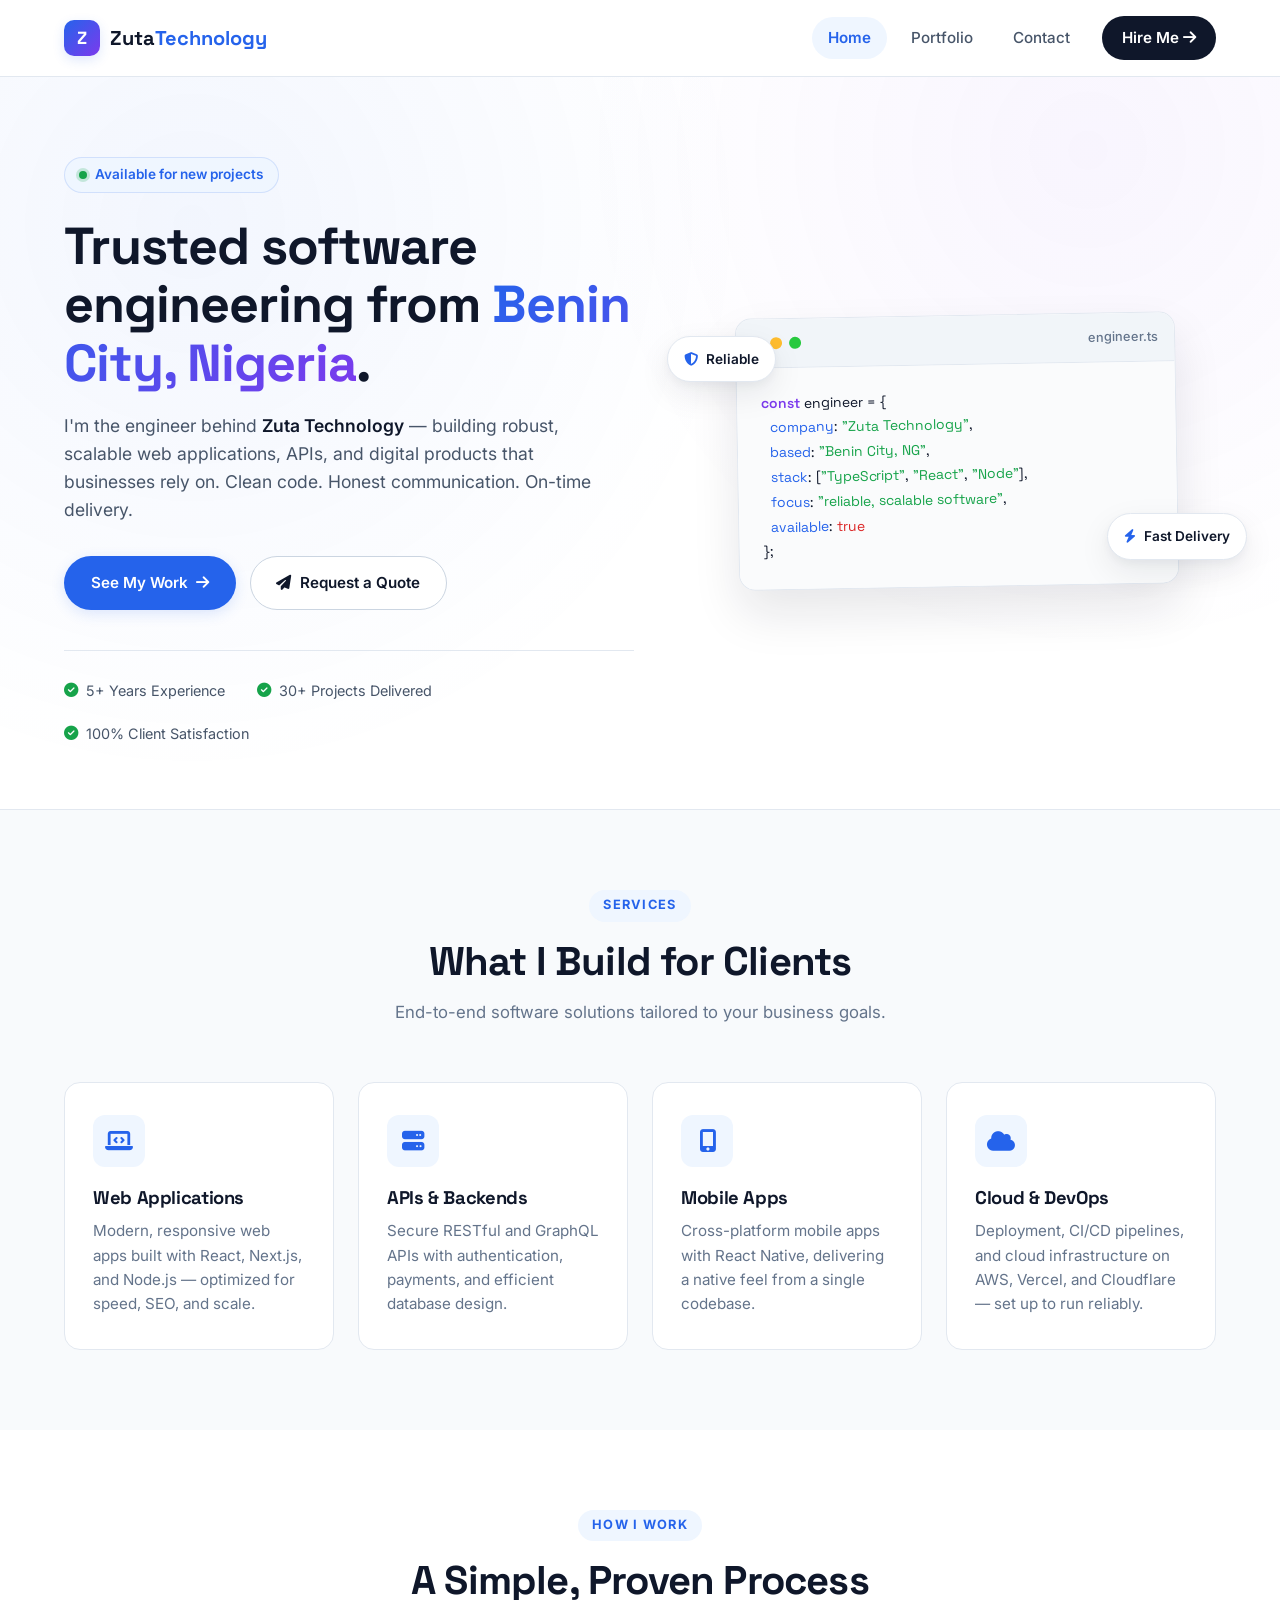
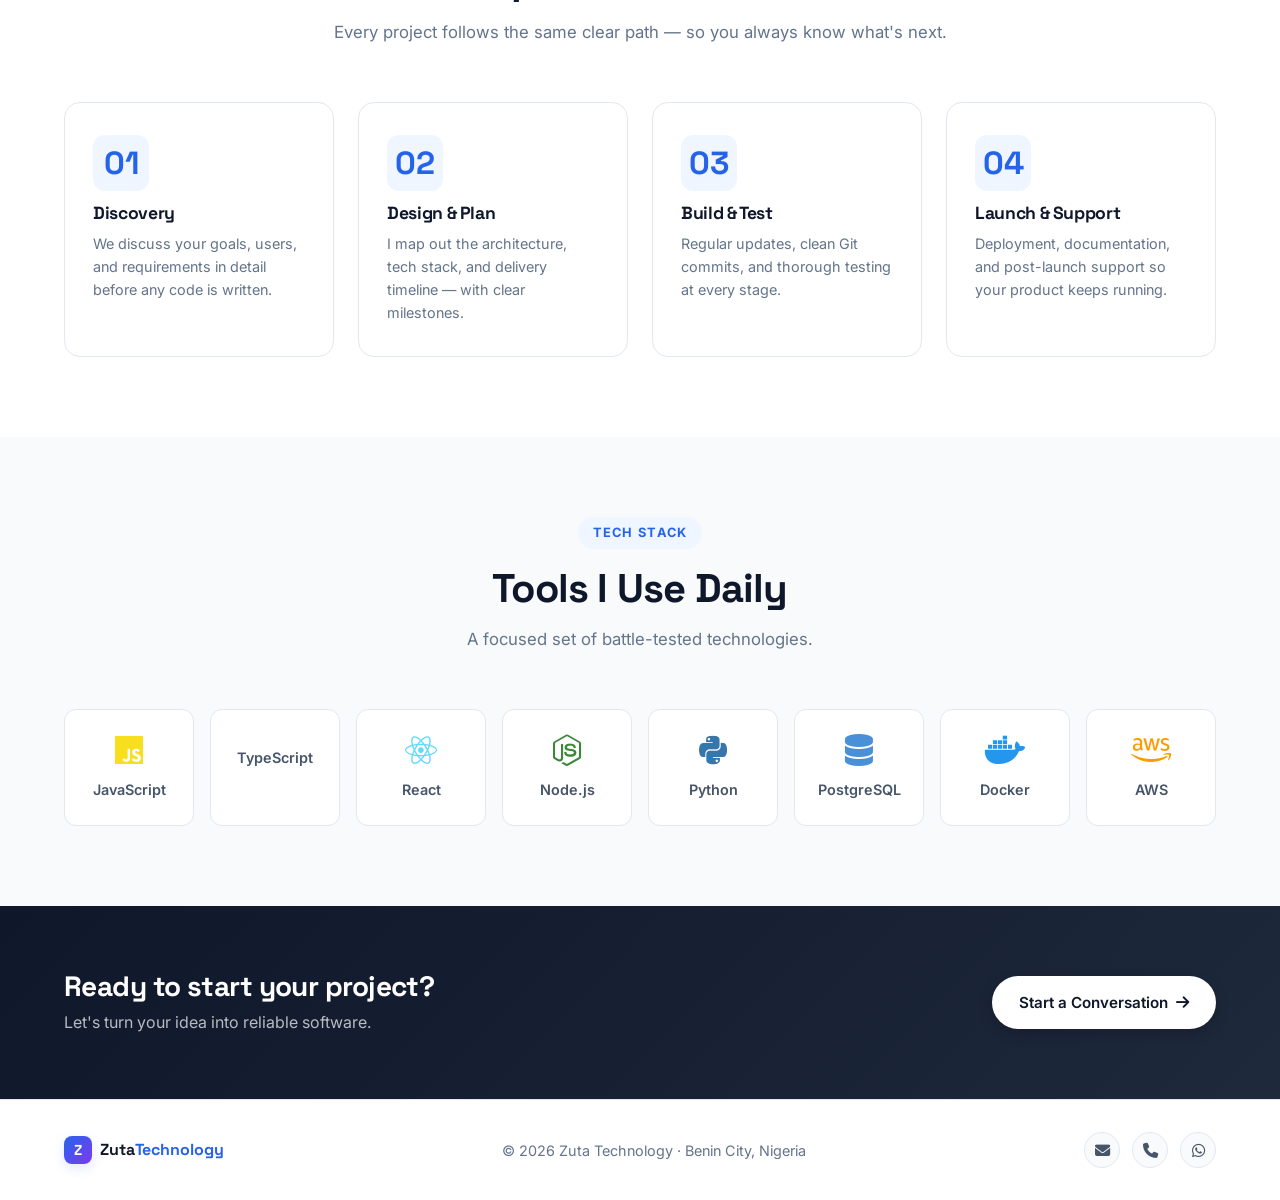
==== index.html @ 65120c01 "Initial commit: Zuta Technology portfolio" ====
<!DOCTYPE html>
<html lang="en">
<head>
  <meta charset="UTF-8">
  <meta name="viewport" content="width=device-width, initial-scale=1.0">

  <!-- SEO -->
  <title>Zuta Technology — Software Engineer in Benin City, Nigeria</title>
  <meta name="description" content="Zuta Technology — Trusted software engineering services from Benin City, Nigeria. Web apps, mobile apps, APIs, and cloud solutions built to last.">
  <meta name="author" content="Zuta Technology">
  <meta name="keywords" content="Software Engineer, Web Developer, Benin City, Nigeria, React, Node.js, Python, Zuta Technology">
  <meta name="theme-color" content="#0f172a">

  <!-- Open Graph -->
  <meta property="og:title" content="Zuta Technology — Software Engineer">
  <meta property="og:description" content="Reliable software engineering from Benin City, Nigeria.">
  <meta property="og:type" content="website">

  <!-- Favicon -->
  <link rel="icon" type="image/svg+xml" href="data:image/svg+xml,%3Csvg xmlns='http://www.w3.org/2000/svg' viewBox='0 0 100 100'%3E%3Crect width='100' height='100' rx='22' fill='%232563eb'/%3E%3Ctext x='50' y='68' font-size='58' font-weight='bold' fill='white' text-anchor='middle' font-family='Arial'%3EZ%3C/text%3E%3C/svg%3E">

  <!-- Fonts -->
  <link rel="preconnect" href="https://fonts.googleapis.com">
  <link rel="preconnect" href="https://fonts.gstatic.com" crossorigin>
  <link href="https://fonts.googleapis.com/css2?family=Inter:wght@300;400;500;600;700;800&family=Space+Grotesk:wght@500;600;700&display=swap" rel="stylesheet">

  <!-- Icons -->
  <link rel="stylesheet" href="https://cdnjs.cloudflare.com/ajax/libs/font-awesome/6.5.1/css/all.min.css">

  <!-- Compiled Stylesheet -->
  <link rel="stylesheet" href="css/styles.css">
</head>
<body>

  <!-- ============================================
       HEADER
  ============================================ -->
  <header class="site-header" id="siteHeader">
    <div class="container header-inner">

      <a href="#" class="logo" data-page="home" aria-label="Zuta Technology home">
        <span class="logo-mark">Z</span>
        <span class="logo-text">Zuta<span class="logo-accent">Technology</span></span>
      </a>

      <button class="nav-toggle" id="navToggle" aria-label="Toggle menu" aria-expanded="false" aria-controls="navLinks">
        <span class="bar"></span>
        <span class="bar"></span>
        <span class="bar"></span>
      </button>

      <nav class="nav-links" id="navLinks" aria-label="Main navigation">
        <a href="#" data-page="home" class="active">Home</a>
        <a href="#" data-page="portfolio">Portfolio</a>
        <a href="#" data-page="contact">Contact</a>
        <a href="#" data-page="contact" class="nav-cta">
          Hire Me <i class="fas fa-arrow-right"></i>
        </a>
      </nav>

    </div>
  </header>

  <!-- ============================================
       MAIN
  ============================================ -->
  <main>

    <!-- ==========================================
         HOME
    ========================================== -->
    <section id="home" class="page active-page">

      <!-- HERO -->
      <div class="hero-section">
        <div class="container hero">

          <div class="hero-content">
            <span class="hero-eyebrow">
              <span class="status-dot"></span>
              Available for new projects
            </span>

            <h1 class="hero-title">
              Trusted software engineering from
              <span class="gradient-text">Benin City, Nigeria</span>.
            </h1>

            <p class="hero-subtitle">
              I'm the engineer behind <strong>Zuta Technology</strong> — building
              robust, scalable web applications, APIs, and digital products
              that businesses rely on. Clean code. Honest communication.
              On-time delivery.
            </p>

            <div class="hero-actions">
              <a href="#" class="btn btn-primary" data-page="portfolio">
                See My Work <i class="fas fa-arrow-right"></i>
              </a>
              <a href="#" class="btn btn-ghost" data-page="contact">
                <i class="fas fa-paper-plane"></i> Request a Quote
              </a>
            </div>

            <ul class="hero-trust" aria-label="Trust indicators">
              <li><i class="fas fa-check-circle"></i> 5+ Years Experience</li>
              <li><i class="fas fa-check-circle"></i> 30+ Projects Delivered</li>
              <li><i class="fas fa-check-circle"></i> 100% Client Satisfaction</li>
            </ul>
          </div>

          <div class="hero-visual" aria-hidden="true">
            <div class="hero-card">
              <div class="code-header">
                <span class="dot red"></span>
                <span class="dot yellow"></span>
                <span class="dot green"></span>
                <span class="code-title">engineer.ts</span>
              </div>
              <pre class="code-body"><code><span class="c-key">const</span> <span class="c-var">engineer</span> = {
  <span class="c-prop">company</span>: <span class="c-str">"Zuta Technology"</span>,
  <span class="c-prop">based</span>: <span class="c-str">"Benin City, NG"</span>,
  <span class="c-prop">stack</span>: [<span class="c-str">"TypeScript"</span>, <span class="c-str">"React"</span>, <span class="c-str">"Node"</span>],
  <span class="c-prop">focus</span>: <span class="c-str">"reliable, scalable software"</span>,
  <span class="c-prop">available</span>: <span class="c-bool">true</span>
};</code></pre>
            </div>

            <div class="floating-badge badge-1">
              <i class="fas fa-shield-halved"></i> Reliable
            </div>
            <div class="floating-badge badge-2">
              <i class="fas fa-bolt"></i> Fast Delivery
            </div>
          </div>

        </div>
      </div>

      <!-- SERVICES -->
      <div class="services-section">
        <div class="container">
          <header class="section-heading">
            <span class="section-tag">Services</span>
            <h2>What I Build for Clients</h2>
            <p>End-to-end software solutions tailored to your business goals.</p>
          </header>

          <div class="services-grid">
            <article class="service-card">
              <div class="service-icon"><i class="fas fa-laptop-code"></i></div>
              <h3>Web Applications</h3>
              <p>Modern, responsive web apps built with React, Next.js, and Node.js — optimized for speed, SEO, and scale.</p>
            </article>

            <article class="service-card">
              <div class="service-icon"><i class="fas fa-server"></i></div>
              <h3>APIs &amp; Backends</h3>
              <p>Secure RESTful and GraphQL APIs with authentication, payments, and efficient database design.</p>
            </article>

            <article class="service-card">
              <div class="service-icon"><i class="fas fa-mobile-screen-button"></i></div>
              <h3>Mobile Apps</h3>
              <p>Cross-platform mobile apps with React Native, delivering a native feel from a single codebase.</p>
            </article>

            <article class="service-card">
              <div class="service-icon"><i class="fas fa-cloud"></i></div>
              <h3>Cloud &amp; DevOps</h3>
              <p>Deployment, CI/CD pipelines, and cloud infrastructure on AWS, Vercel, and Cloudflare — set up to run reliably.</p>
            </article>
          </div>
        </div>
      </div>

      <!-- PROCESS -->
      <div class="process-section">
        <div class="container">
          <header class="section-heading">
            <span class="section-tag">How I Work</span>
            <h2>A Simple, Proven Process</h2>
            <p>Every project follows the same clear path — so you always know what's next.</p>
          </header>

          <ol class="process-grid">
            <li class="process-step">
              <span class="step-num">01</span>
              <h3>Discovery</h3>
              <p>We discuss your goals, users, and requirements in detail before any code is written.</p>
            </li>
            <li class="process-step">
              <span class="step-num">02</span>
              <h3>Design &amp; Plan</h3>
              <p>I map out the architecture, tech stack, and delivery timeline — with clear milestones.</p>
            </li>
            <li class="process-step">
              <span class="step-num">03</span>
              <h3>Build &amp; Test</h3>
              <p>Regular updates, clean Git commits, and thorough testing at every stage.</p>
            </li>
            <li class="process-step">
              <span class="step-num">04</span>
              <h3>Launch &amp; Support</h3>
              <p>Deployment, documentation, and post-launch support so your product keeps running.</p>
            </li>
          </ol>
        </div>
      </div>

      <!-- SKILLS -->
      <div class="skills-section">
        <div class="container">
          <header class="section-heading">
            <span class="section-tag">Tech Stack</span>
            <h2>Tools I Use Daily</h2>
            <p>A focused set of battle-tested technologies.</p>
          </header>

          <ul class="skills-grid">
            <li class="skill-card"><i class="fab fa-js" style="color:#f7df1e;"></i><span>JavaScript</span></li>
            <li class="skill-card"><i class="fab fa-typescript" style="color:#3178c6;"></i><span>TypeScript</span></li>
            <li class="skill-card"><i class="fab fa-react" style="color:#61dafb;"></i><span>React</span></li>
            <li class="skill-card"><i class="fab fa-node-js" style="color:#3c873a;"></i><span>Node.js</span></li>
            <li class="skill-card"><i class="fab fa-python" style="color:#3776ab;"></i><span>Python</span></li>
            <li class="skill-card"><i class="fas fa-database" style="color:#4a90d9;"></i><span>PostgreSQL</span></li>
            <li class="skill-card"><i class="fab fa-docker" style="color:#2496ed;"></i><span>Docker</span></li>
            <li class="skill-card"><i class="fab fa-aws" style="color:#ff9900;"></i><span>AWS</span></li>
          </ul>
        </div>
      </div>

      <!-- CTA BANNER -->
      <div class="cta-banner">
        <div class="container cta-inner">
          <div class="cta-text">
            <h3>Ready to start your project?</h3>
            <p>Let's turn your idea into reliable software.</p>
          </div>
          <a href="#" class="btn btn-light" data-page="contact">
            Start a Conversation <i class="fas fa-arrow-right"></i>
          </a>
        </div>
      </div>

    </section>

    <!-- ==========================================
         PORTFOLIO
    ========================================== -->
    <section id="portfolio" class="page">
      <div class="container page-container">

        <header class="section-heading section-heading-left">
          <span class="section-tag">Portfolio</span>
          <h2>Selected Projects</h2>
          <p>Real software built for real businesses — from dashboards to mobile apps.</p>
        </header>

        <div class="projects-grid">

          <article class="project-card">
            <div class="project-thumb thumb-1"><i class="fas fa-chart-line"></i></div>
            <div class="project-body">
              <div class="project-tags">
                <span>React</span><span>D3.js</span><span>Node</span>
              </div>
              <h3>InsightFlow</h3>
              <p>Real-time analytics dashboard for e-commerce, handling 1M+ events daily with custom charts and predictive insights.</p>
              <a href="#" class="project-link">View Case Study <i class="fas fa-arrow-right"></i></a>
            </div>
          </article>

          <article class="project-card">
            <div class="project-thumb thumb-2"><i class="fas fa-mobile-screen"></i></div>
            <div class="project-body">
              <div class="project-tags">
                <span>React Native</span><span>Firebase</span>
              </div>
              <h3>TaskForge</h3>
              <p>Cross-platform task management with offline sync, team collaboration, and real-time updates.</p>
              <a href="#" class="project-link">View Case Study <i class="fas fa-arrow-right"></i></a>
            </div>
          </article>

          <article class="project-card">
            <div class="project-thumb thumb-3"><i class="fas fa-robot"></i></div>
            <div class="project-body">
              <div class="project-tags">
                <span>Python</span><span>FastAPI</span><span>OpenAI</span>
              </div>
              <h3>DevAssist AI</h3>
              <p>AI-powered code review assistant that integrates with GitHub and delivers context-aware suggestions in pull requests.</p>
              <a href="#" class="project-link">View Case Study <i class="fas fa-arrow-right"></i></a>
            </div>
          </article>

          <article class="project-card">
            <div class="project-thumb thumb-4"><i class="fas fa-cart-shopping"></i></div>
            <div class="project-body">
              <div class="project-tags">
                <span>Next.js</span><span>Stripe</span><span>PostgreSQL</span>
              </div>
              <h3>ShopStream</h3>
              <p>Headless e-commerce storefront with SSR, Stripe payments, and an admin dashboard for inventory management.</p>
              <a href="#" class="project-link">View Case Study <i class="fas fa-arrow-right"></i></a>
            </div>
          </article>

          <article class="project-card">
            <div class="project-thumb thumb-5"><i class="fas fa-shield-halved"></i></div>
            <div class="project-body">
              <div class="project-tags">
                <span>Go</span><span>gRPC</span><span>Kubernetes</span>
              </div>
              <h3>AuthGuard</h3>
              <p>High-performance authentication microservice with OAuth2, JWT, and multi-tenant authorization.</p>
              <a href="#" class="project-link">View Case Study <i class="fas fa-arrow-right"></i></a>
            </div>
          </article>

          <article class="project-card">
            <div class="project-thumb thumb-6"><i class="fas fa-graduation-cap"></i></div>
            <div class="project-body">
              <div class="project-tags">
                <span>Vue</span><span>Laravel</span><span>MySQL</span>
              </div>
              <h3>EduPortal</h3>
              <p>School management platform for Nigerian institutions — students, results, fees, and parent notifications.</p>
              <a href="#" class="project-link">View Case Study <i class="fas fa-arrow-right"></i></a>
            </div>
          </article>

        </div>
      </div>
    </section>

    <!-- ==========================================
         CONTACT
    ========================================== -->
    <section id="contact" class="page">
      <div class="container page-container">

        <header class="section-heading section-heading-left">
          <span class="section-tag">Contact</span>
          <h2>Let's Work Together</h2>
          <p>Have a project, a question, or just want to say hello? I typically respond within 24 hours.</p>
        </header>

        <div class="contact-container">

          <aside class="contact-info">
            <div class="contact-card">
              <div class="contact-icon"><i class="fas fa-envelope"></i></div>
              <div>
                <strong>Email</strong>
                <a href="mailto:zutatechnology@gmail.com">zutatechnology@gmail.com</a>
              </div>
            </div>

            <div class="contact-card">
              <div class="contact-icon"><i class="fas fa-phone"></i></div>
              <div>
                <strong>Phone</strong>
                <a href="tel:+2349158510486">+234 915 851 0486</a>
              </div>
            </div>

            <div class="contact-card">
              <div class="contact-icon"><i class="fas fa-location-dot"></i></div>
              <div>
                <strong>Location</strong>
                <span>Benin City, Edo State. Nigeria</span>
              </div>
            </div>

            <div class="contact-card">
              <div class="contact-icon"><i class="fas fa-clock"></i></div>
              <div>
                <strong>Working Hours</strong>
                <span>Mon – Sat · 9:00 AM – 6:00 PM (WAT)</span>
              </div>
            </div>

            <div class="social-block">
              <span class="social-label">Find me online</span>
              <div class="social-links">
                <a href="#" aria-label="GitHub"><i class="fab fa-github"></i></a>
                <a href="#" aria-label="LinkedIn"><i class="fab fa-linkedin-in"></i></a>
                <a href="#" aria-label="X (Twitter)"><i class="fab fa-x-twitter"></i></a>
                <a href="https://wa.me/2349158510486" aria-label="WhatsApp" target="_blank" rel="noopener">
                  <i class="fab fa-whatsapp"></i>
                </a>
              </div>
            </div>
          </aside>

          <div class="contact-form-wrap">
            <form id="contactForm" class="contact-form" novalidate>
              <div class="form-row">
                <div class="form-group">
                  <label for="name">Full Name</label>
                  <input type="text" id="name" name="name" placeholder="Jane Doe" required autocomplete="name">
                </div>
                <div class="form-group">
                  <label for="email">Email Address</label>
                  <input type="email" id="email" name="email" placeholder="jane@example.com" required autocomplete="email">
                </div>
              </div>

              <div class="form-group">
                <label for="subject">Subject</label>
                <input type="text" id="subject" name="subject" placeholder="Project Inquiry" required>
              </div>

              <div class="form-group">
                <label for="message">Message</label>
                <textarea id="message" name="message" placeholder="Tell me about your project, timeline, and budget..." required></textarea>
              </div>

              <button type="submit" class="btn btn-primary btn-block">
                Send Message <i class="fas fa-paper-plane"></i>
              </button>

              <p class="form-note">
                Prefer email? Write directly to
                <a href="mailto:zutatechnology@gmail.com">zutatechnology@gmail.com</a>.
              </p>

              <div id="formStatus" class="form-status" role="status" aria-live="polite" hidden>
                <i class="fas fa-check-circle"></i>
                <span>Thank you! Your message has been received. I'll reply within 24 hours.</span>
              </div>
            </form>
          </div>

        </div>
      </div>
    </section>

  </main>

  <!-- ============================================
       FOOTER
  ============================================ -->
  <footer class="site-footer">
    <div class="container footer-inner">

      <div class="footer-brand">
        <span class="logo-mark small">Z</span>
        <span>Zuta<span class="logo-accent">Technology</span></span>
      </div>

      <p class="footer-copy">
        © <span id="year"></span> Zuta Technology · Benin City, Nigeria
      </p>

      <div class="footer-social">
        <a href="mailto:zutatechnology@gmail.com" aria-label="Email"><i class="fas fa-envelope"></i></a>
        <a href="tel:+2349158510486" aria-label="Phone"><i class="fas fa-phone"></i></a>
        <a href="https://wa.me/2349158510486" aria-label="WhatsApp" target="_blank" rel="noopener"><i class="fab fa-whatsapp"></i></a>
      </div>

    </div>
  </footer>

  <script src="js/script.js"></script>
</body>
</html>
---- css/styles.css ----
/* ==========================================================================
   ZUTA TECHNOLOGY — Compiled CSS
   ========================================================================== */

/* ---------- RESET ---------- */
*,*::before,*::after{margin:0;padding:0;box-sizing:border-box}
html{scroll-behavior:smooth}
body{font-family:'Inter',-apple-system,BlinkMacSystemFont,'Segoe UI',Roboto,sans-serif;background:#fff;color:#0f172a;line-height:1.6;font-size:16px;display:flex;flex-direction:column;min-height:100vh;-webkit-font-smoothing:antialiased;-moz-osx-font-smoothing:grayscale}
h1,h2,h3,h4{font-family:'Space Grotesk','Inter',sans-serif;font-weight:700;letter-spacing:-.02em;line-height:1.2;color:#0f172a}
a{text-decoration:none;color:inherit}
img{max-width:100%;display:block}
ul,ol{list-style:none}
button{font-family:inherit;cursor:pointer}

/* ---------- LAYOUT ---------- */
.container{max-width:1200px;margin:0 auto;padding:0 1.5rem;width:100%}
main{flex:1}
.page{display:none;animation:pageFade .4s ease}
.page.active-page{display:block}
@keyframes pageFade{from{opacity:0;transform:translateY(10px)}to{opacity:1;transform:translateY(0)}}
.page-container{padding-top:4rem;padding-bottom:5rem}

/* ---------- BUTTONS ---------- */
.btn{display:inline-flex;align-items:center;justify-content:center;gap:.55rem;padding:.85rem 1.6rem;border-radius:999px;font-weight:600;font-size:.95rem;border:1px solid transparent;transition:.25s cubic-bezier(.4,0,.2,1);white-space:nowrap}
.btn-primary{background:#2563eb;color:#fff;box-shadow:0 4px 14px rgba(37,99,235,.15)}
.btn-primary:hover{background:#1d4ed8;transform:translateY(-2px);box-shadow:0 8px 20px rgba(37,99,235,.15)}
.btn-ghost{background:#fff;color:#0f172a;border-color:#cbd5e1}
.btn-ghost:hover{border-color:#2563eb;color:#2563eb;transform:translateY(-2px);box-shadow:0 4px 12px rgba(15,23,42,.06),0 2px 4px rgba(15,23,42,.04)}
.btn-light{background:#fff;color:#0f172a;box-shadow:0 4px 14px rgba(0,0,0,.2)}
.btn-light:hover{background:#2563eb;color:#fff;transform:translateY(-2px);box-shadow:0 8px 24px rgba(37,99,235,.4)}
.btn-block{width:100%}

/* ---------- HEADER ---------- */
.site-header{position:sticky;top:0;z-index:100;background:rgba(255,255,255,.85);backdrop-filter:blur(12px);-webkit-backdrop-filter:blur(12px);border-bottom:1px solid #e2e8f0}
.header-inner{display:flex;align-items:center;justify-content:space-between;gap:1.5rem;padding-top:1rem;padding-bottom:1rem}
.logo{display:flex;align-items:center;gap:.6rem;font-family:'Space Grotesk',sans-serif;font-weight:700;font-size:1.25rem;transition:.25s cubic-bezier(.4,0,.2,1)}
.logo:hover{transform:translateY(-1px)}
.logo-mark{display:inline-flex;align-items:center;justify-content:center;width:36px;height:36px;border-radius:10px;background:linear-gradient(135deg,#2563eb 0%,#7c3aed 100%);color:#fff;font-weight:800;font-size:1.1rem;box-shadow:0 4px 12px rgba(37,99,235,.15)}
.logo-mark.small{width:28px;height:28px;font-size:.9rem;border-radius:8px}
.logo-accent{color:#2563eb}
.nav-links{display:flex;align-items:center;gap:.5rem}
.nav-links a{padding:.55rem 1rem;border-radius:999px;font-weight:500;font-size:.95rem;color:#475569;transition:.25s cubic-bezier(.4,0,.2,1)}
.nav-links a:hover{color:#2563eb;background:#eff6ff}
.nav-links a.active{color:#2563eb;background:#eff6ff;font-weight:600}
.nav-links .nav-cta{background:#0f172a;color:#fff;margin-left:.5rem;padding:.6rem 1.25rem;font-weight:600}
.nav-links .nav-cta:hover,.nav-links .nav-cta.active{background:#2563eb;color:#fff;transform:translateY(-1px);box-shadow:0 6px 16px rgba(37,99,235,.15)}
.nav-toggle{display:none;background:none;border:1px solid #e2e8f0;border-radius:8px;width:42px;height:42px;padding:10px;flex-direction:column;justify-content:space-between;transition:.25s cubic-bezier(.4,0,.2,1)}
.nav-toggle:hover{background:#f8fafc}
.nav-toggle .bar{display:block;height:2px;width:100%;background:#0f172a;border-radius:2px;transition:.25s cubic-bezier(.4,0,.2,1)}
.nav-toggle.open .bar:nth-child(1){transform:translateY(8px) rotate(45deg)}
.nav-toggle.open .bar:nth-child(2){opacity:0}
.nav-toggle.open .bar:nth-child(3){transform:translateY(-8px) rotate(-45deg)}

/* ---------- SECTION HEADINGS ---------- */
.section-heading{text-align:center;max-width:640px;margin:0 auto 3.5rem}
.section-heading-left{text-align:left;margin-left:0;margin-right:auto}
.section-heading h2{font-size:clamp(1.75rem,3.5vw,2.5rem);margin-bottom:.85rem}
.section-heading p{color:#64748b;font-size:1.05rem}
.section-tag{display:inline-block;font-size:.8rem;font-weight:700;text-transform:uppercase;letter-spacing:.1em;color:#2563eb;background:#eff6ff;padding:.35rem .9rem;border-radius:999px;margin-bottom:1rem}

/* ---------- HERO ---------- */
.hero-section{padding:5rem 0 4rem;background:radial-gradient(circle at 15% 20%,rgba(37,99,235,.06),transparent 45%),radial-gradient(circle at 85% 10%,rgba(124,58,237,.05),transparent 40%),#fff;border-bottom:1px solid #e2e8f0}
.hero{display:grid;grid-template-columns:1.1fr 1fr;align-items:center;gap:4rem}
.hero-eyebrow{display:inline-flex;align-items:center;gap:.5rem;background:#eff6ff;color:#2563eb;font-size:.85rem;font-weight:600;padding:.4rem .9rem;border-radius:999px;margin-bottom:1.5rem;border:1px solid rgba(37,99,235,.15)}
.status-dot{width:8px;height:8px;border-radius:50%;background:#16a34a;box-shadow:0 0 0 3px rgba(22,163,74,.2);animation:pulse 2s infinite}
@keyframes pulse{0%,100%{box-shadow:0 0 0 3px rgba(22,163,74,.2)}50%{box-shadow:0 0 0 6px rgba(22,163,74,.08)}}
.hero-title{font-size:clamp(2rem,4.5vw,3.25rem);line-height:1.12;margin-bottom:1.25rem}
.gradient-text{background:linear-gradient(135deg,#2563eb 0%,#7c3aed 100%);-webkit-background-clip:text;background-clip:text;color:transparent}
.hero-subtitle{font-size:1.1rem;color:#475569;max-width:540px;margin-bottom:2rem}
.hero-subtitle strong{color:#0f172a;font-weight:600}
.hero-actions{display:flex;flex-wrap:wrap;gap:.85rem;margin-bottom:2.5rem}
.hero-trust{display:flex;flex-wrap:wrap;gap:1.25rem 2rem;padding-top:1.75rem;border-top:1px solid #e2e8f0;font-size:.9rem;color:#475569}
.hero-trust li{display:flex;align-items:center;gap:.5rem}
.hero-trust li i{color:#16a34a}
.hero-visual{position:relative;display:flex;justify-content:center;align-items:center}
.hero-card{width:100%;max-width:440px;border-radius:16px;background:#fff;box-shadow:0 24px 48px rgba(15,23,42,.1);border:1px solid #e2e8f0;overflow:hidden;transform:rotate(-1deg);transition:.25s cubic-bezier(.4,0,.2,1)}
.hero-card:hover{transform:rotate(0) translateY(-4px)}
.code-header{display:flex;align-items:center;gap:.4rem;padding:.85rem 1rem;background:#f1f5f9;border-bottom:1px solid #e2e8f0}
.code-header .dot{width:12px;height:12px;border-radius:50%}
.code-header .dot.red{background:#ff5f56}
.code-header .dot.yellow{background:#ffbd2e}
.code-header .dot.green{background:#27c93f}
.code-header .code-title{margin-left:auto;font-size:.8rem;color:#64748b;font-weight:500}
.code-body{padding:1.5rem;background:#fafbfc;font-size:.875rem;line-height:1.7;overflow-x:auto}
.code-body code{font-family:'Space Grotesk','Courier New',monospace}
.c-key{color:#7c3aed;font-weight:600}
.c-var{color:#0f172a}
.c-prop{color:#2563eb}
.c-str{color:#16a34a}
.c-bool{color:#dc2626}
.floating-badge{position:absolute;display:flex;align-items:center;gap:.5rem;background:#fff;padding:.7rem 1rem;border-radius:999px;box-shadow:0 12px 32px rgba(15,23,42,.08),0 4px 8px rgba(15,23,42,.04);font-size:.85rem;font-weight:600;border:1px solid #e2e8f0;animation:float 4s ease-in-out infinite}
.floating-badge i{color:#2563eb}
.floating-badge.badge-1{top:8%;left:-6%;animation-delay:0s}
.floating-badge.badge-2{bottom:10%;right:-6%;animation-delay:2s}
@keyframes float{0%,100%{transform:translateY(0)}50%{transform:translateY(-10px)}}

/* ---------- SERVICES ---------- */
.services-section{padding:5rem 0;background:#f8fafc}
.services-grid{display:grid;grid-template-columns:repeat(auto-fit,minmax(240px,1fr));gap:1.5rem}
.service-card{background:#fff;border:1px solid #e2e8f0;border-radius:16px;padding:2rem 1.75rem;transition:.25s cubic-bezier(.4,0,.2,1)}
.service-card:hover{border-color:#2563eb;transform:translateY(-6px);box-shadow:0 12px 32px rgba(15,23,42,.08),0 4px 8px rgba(15,23,42,.04)}
.service-card:hover .service-icon{background:#2563eb;color:#fff;transform:scale(1.05)}
.service-card h3{font-size:1.15rem;margin-bottom:.65rem}
.service-card p{color:#64748b;font-size:.95rem}
.service-icon{width:52px;height:52px;border-radius:12px;background:#eff6ff;color:#2563eb;display:flex;align-items:center;justify-content:center;font-size:1.4rem;margin-bottom:1.25rem;transition:.25s cubic-bezier(.4,0,.2,1)}

/* ---------- PROCESS ---------- */
.process-section{padding:5rem 0;background:#fff}
.process-grid{display:grid;grid-template-columns:repeat(auto-fit,minmax(220px,1fr));gap:1.5rem;counter-reset:process}
.process-step{background:#fff;border:1px solid #e2e8f0;border-radius:16px;padding:2rem 1.75rem;transition:.25s cubic-bezier(.4,0,.2,1)}
.process-step:hover{border-color:#2563eb;transform:translateY(-6px);box-shadow:0 12px 32px rgba(15,23,42,.08),0 4px 8px rgba(15,23,42,.04)}
.process-step h3{font-size:1.1rem;margin:.75rem 0 .5rem}
.process-step p{color:#64748b;font-size:.9rem}
.step-num{display:flex;align-items:center;justify-content:center;font-family:'Space Grotesk',sans-serif;font-size:2rem;font-weight:700;color:#2563eb;background:#eff6ff;width:56px;height:56px;border-radius:12px;line-height:1}

/* ---------- SKILLS ---------- */
.skills-section{padding:5rem 0;background:#f8fafc}
.skills-grid{display:grid;grid-template-columns:repeat(auto-fit,minmax(130px,1fr));gap:1rem}
.skill-card{background:#fff;border:1px solid #e2e8f0;border-radius:12px;padding:1.5rem 1rem;text-align:center;transition:.25s cubic-bezier(.4,0,.2,1)}
.skill-card i{font-size:2rem;margin-bottom:.75rem;display:block;transition:.25s cubic-bezier(.4,0,.2,1)}
.skill-card span{display:block;font-weight:600;font-size:.9rem;color:#475569}
.skill-card:hover{border-color:#2563eb;transform:translateY(-4px);box-shadow:0 4px 12px rgba(15,23,42,.06),0 2px 4px rgba(15,23,42,.04)}
.skill-card:hover i{transform:scale(1.15)}

/* ---------- CTA BANNER ---------- */
.cta-banner{padding:4rem 0;background:linear-gradient(135deg,#0f172a 0%,#1e293b 100%);color:#fff}
.cta-inner{display:flex;align-items:center;justify-content:space-between;gap:2rem;flex-wrap:wrap}
.cta-text h3{font-size:1.75rem;color:#fff;margin-bottom:.35rem}
.cta-text p{color:rgba(255,255,255,.7);font-size:1rem}

/* ---------- PORTFOLIO ---------- */
.projects-grid{display:grid;grid-template-columns:repeat(auto-fit,minmax(320px,1fr));gap:1.75rem}
.project-card{background:#fff;border:1px solid #e2e8f0;border-radius:16px;overflow:hidden;transition:.25s cubic-bezier(.4,0,.2,1);display:flex;flex-direction:column}
.project-card:hover{border-color:#2563eb;transform:translateY(-6px);box-shadow:0 12px 32px rgba(15,23,42,.08),0 4px 8px rgba(15,23,42,.04)}
.project-card:hover .project-thumb i{transform:scale(1.15) rotate(-5deg)}
.project-card h3{font-size:1.35rem;margin-bottom:.6rem}
.project-card p{color:#64748b;font-size:.95rem;margin-bottom:1.5rem;flex:1}
.project-thumb{height:160px;display:flex;align-items:center;justify-content:center;font-size:3.5rem;color:#fff;position:relative;overflow:hidden}
.project-thumb::after{content:'';position:absolute;inset:0;background:radial-gradient(circle at 70% 30%,rgba(255,255,255,.2),transparent 60%)}
.project-thumb i{position:relative;z-index:1;transition:.25s cubic-bezier(.4,0,.2,1)}
.thumb-1{background:linear-gradient(135deg,#2563eb,#7c3aed)}
.thumb-2{background:linear-gradient(135deg,#0891b2,#2563eb)}
.thumb-3{background:linear-gradient(135deg,#7c3aed,#db2777)}
.thumb-4{background:linear-gradient(135deg,#f59e0b,#ea580c)}
.thumb-5{background:linear-gradient(135deg,#059669,#0891b2)}
.thumb-6{background:linear-gradient(135deg,#16a34a,#2563eb)}
.project-body{padding:1.75rem;display:flex;flex-direction:column;flex:1}
.project-tags{display:flex;flex-wrap:wrap;gap:.4rem;margin-bottom:1rem}
.project-tags span{background:#f1f5f9;color:#475569;font-size:.75rem;font-weight:600;padding:.25rem .75rem;border-radius:999px}
.project-link{color:#2563eb;font-weight:600;font-size:.95rem;display:inline-flex;align-items:center;gap:.5rem;align-self:flex-start;transition:.25s cubic-bezier(.4,0,.2,1)}
.project-link:hover{color:#1d4ed8;gap:.85rem}

/* ---------- CONTACT ---------- */
.contact-container{display:grid;grid-template-columns:1fr 1.5fr;gap:2.5rem;align-items:start}
.contact-info{display:flex;flex-direction:column;gap:1rem}
.contact-card{display:flex;align-items:center;gap:1rem;background:#fff;border:1px solid #e2e8f0;border-radius:12px;padding:1.25rem;transition:.25s cubic-bezier(.4,0,.2,1)}
.contact-card:hover{border-color:#2563eb;box-shadow:0 4px 12px rgba(15,23,42,.06),0 2px 4px rgba(15,23,42,.04);transform:translateY(-2px)}
.contact-card strong{display:block;font-size:.8rem;text-transform:uppercase;letter-spacing:.05em;color:#64748b;font-weight:600;margin-bottom:.15rem}
.contact-card a,.contact-card span{color:#0f172a;font-weight:500;font-size:.95rem;transition:.25s cubic-bezier(.4,0,.2,1);word-break:break-word}
.contact-card a:hover{color:#2563eb}
.contact-icon{width:44px;height:44px;flex-shrink:0;border-radius:8px;background:#eff6ff;color:#2563eb;display:flex;align-items:center;justify-content:center;font-size:1.1rem}
.social-block{background:#f8fafc;border:1px solid #e2e8f0;border-radius:12px;padding:1.5rem;margin-top:.5rem}
.social-label{display:block;font-size:.8rem;text-transform:uppercase;letter-spacing:.05em;color:#64748b;font-weight:600;margin-bottom:1rem}
.social-links{display:flex;gap:.75rem}
.social-links a{width:44px;height:44px;border-radius:8px;background:#fff;border:1px solid #e2e8f0;display:flex;align-items:center;justify-content:center;color:#475569;font-size:1.1rem;transition:.25s cubic-bezier(.4,0,.2,1)}
.social-links a:hover{background:#2563eb;border-color:#2563eb;color:#fff;transform:translateY(-3px);box-shadow:0 8px 16px rgba(37,99,235,.15)}
.contact-form-wrap{background:#fff;border:1px solid #e2e8f0;border-radius:16px;padding:2.5rem;box-shadow:0 1px 3px rgba(15,23,42,.06),0 1px 2px rgba(15,23,42,.04)}
.form-row{display:grid;grid-template-columns:1fr 1fr;gap:1.25rem}
.form-group{margin-bottom:1.25rem}
.form-group label{display:block;font-size:.875rem;font-weight:600;color:#475569;margin-bottom:.5rem}
.form-group input,.form-group textarea{width:100%;padding:.85rem 1rem;border:1px solid #cbd5e1;border-radius:8px;font-family:inherit;font-size:.95rem;color:#0f172a;background:#fff;transition:.25s cubic-bezier(.4,0,.2,1)}
.form-group input::placeholder,.form-group textarea::placeholder{color:#94a3b8}
.form-group input:focus,.form-group textarea:focus{outline:none;border-color:#2563eb;box-shadow:0 0 0 4px rgba(37,99,235,.15)}
.form-group textarea{resize:vertical;min-height:140px}
.form-note{margin-top:1.25rem;font-size:.875rem;color:#64748b;text-align:center}
.form-note a{color:#2563eb;font-weight:600}
.form-note a:hover{text-decoration:underline}
.form-status{margin-top:1.25rem;padding:.85rem 1rem;background:#f0fdf4;border:1px solid #bbf7d0;color:#16a34a;border-radius:8px;font-size:.9rem;font-weight:500;display:flex;align-items:center;gap:.6rem}

/* ---------- FOOTER ---------- */
.site-footer{background:#fff;border-top:1px solid #e2e8f0;padding:2rem 0;margin-top:auto}
.footer-inner{display:flex;align-items:center;justify-content:space-between;gap:1.5rem;flex-wrap:wrap}
.footer-brand{display:flex;align-items:center;gap:.5rem;font-family:'Space Grotesk',sans-serif;font-weight:700;color:#0f172a}
.footer-copy{color:#64748b;font-size:.9rem}
.footer-social{display:flex;gap:.75rem}
.footer-social a{width:36px;height:36px;border-radius:50%;background:#f8fafc;color:#475569;display:flex;align-items:center;justify-content:center;font-size:.95rem;transition:.25s cubic-bezier(.4,0,.2,1);border:1px solid #e2e8f0}
.footer-social a:hover{background:#2563eb;border-color:#2563eb;color:#fff;transform:translateY(-2px)}

/* ---------- RESPONSIVE ---------- */
@media (max-width:992px){
  .hero{grid-template-columns:1fr;gap:3rem}
  .hero-visual{order:-1}
  .hero-card{transform:rotate(0)}
  .contact-container{grid-template-columns:1fr}
  .badge-1{left:0}
  .badge-2{right:0}
}
@media (max-width:768px){
  .nav-toggle{display:flex}
  .nav-links{position:absolute;top:100%;left:0;right:0;background:#fff;flex-direction:column;align-items:stretch;padding:1rem 1.5rem 1.5rem;border-bottom:1px solid #e2e8f0;box-shadow:0 4px 12px rgba(15,23,42,.06),0 2px 4px rgba(15,23,42,.04);gap:.25rem;display:none}
  .nav-links.open{display:flex}
  .nav-links a{padding:.75rem 1rem;text-align:left}
  .nav-links .nav-cta{margin-left:0;margin-top:.5rem;text-align:center;justify-content:center}
  .hero-section{padding:3rem 0 2.5rem}
  .hero-trust{gap:.75rem 1.5rem}
  .services-section,.process-section,.skills-section{padding:3.5rem 0}
  .section-heading{margin-bottom:2.5rem}
  .cta-inner{flex-direction:column;align-items:flex-start;text-align:left}
  .form-row{grid-template-columns:1fr}
  .contact-form-wrap{padding:1.75rem}
  .footer-inner{flex-direction:column;text-align:center}
}
@media (max-width:480px){
  .container{padding:0 1.15rem}
  .hero-title{font-size:1.85rem}
  .hero-subtitle{font-size:1rem}
  .hero-actions{flex-direction:column;align-items:stretch}
  .hero-actions .btn{width:100%}
  .projects-grid{grid-template-columns:1fr}
  .floating-badge{display:none}
}
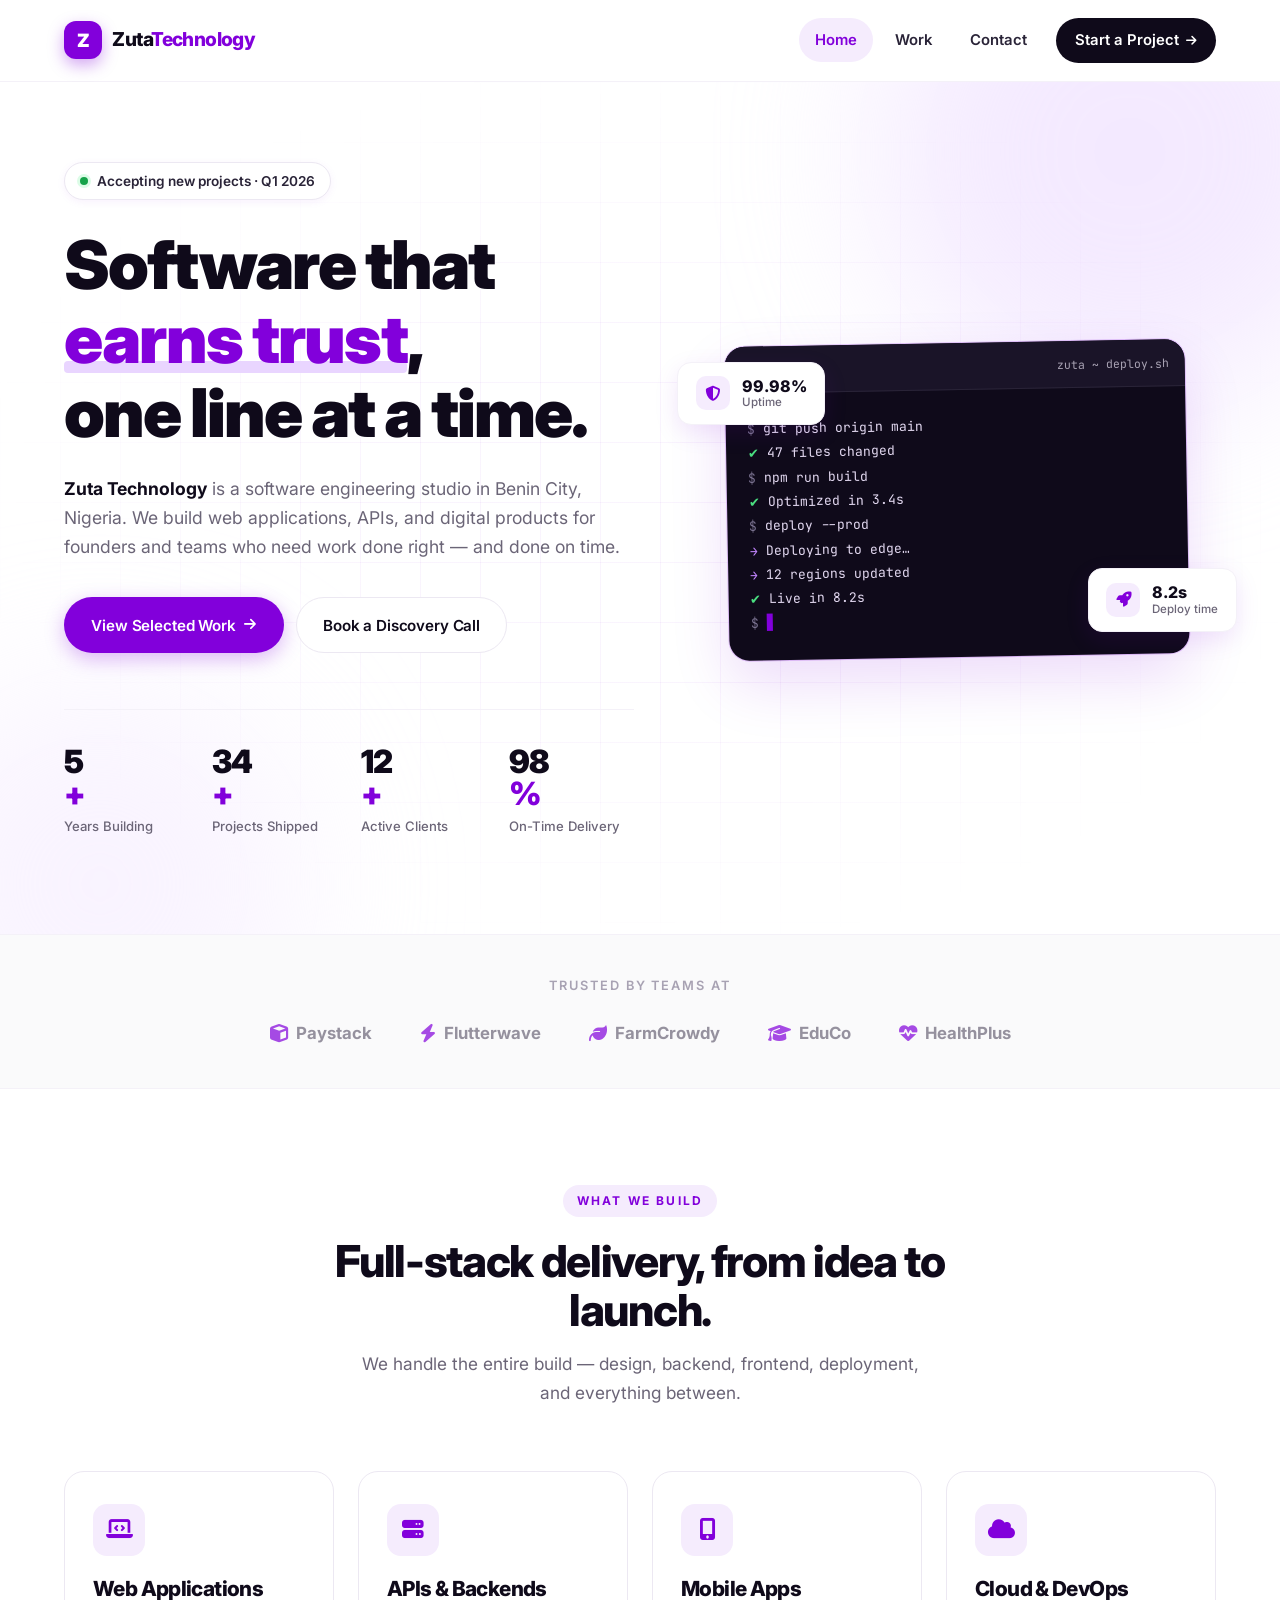
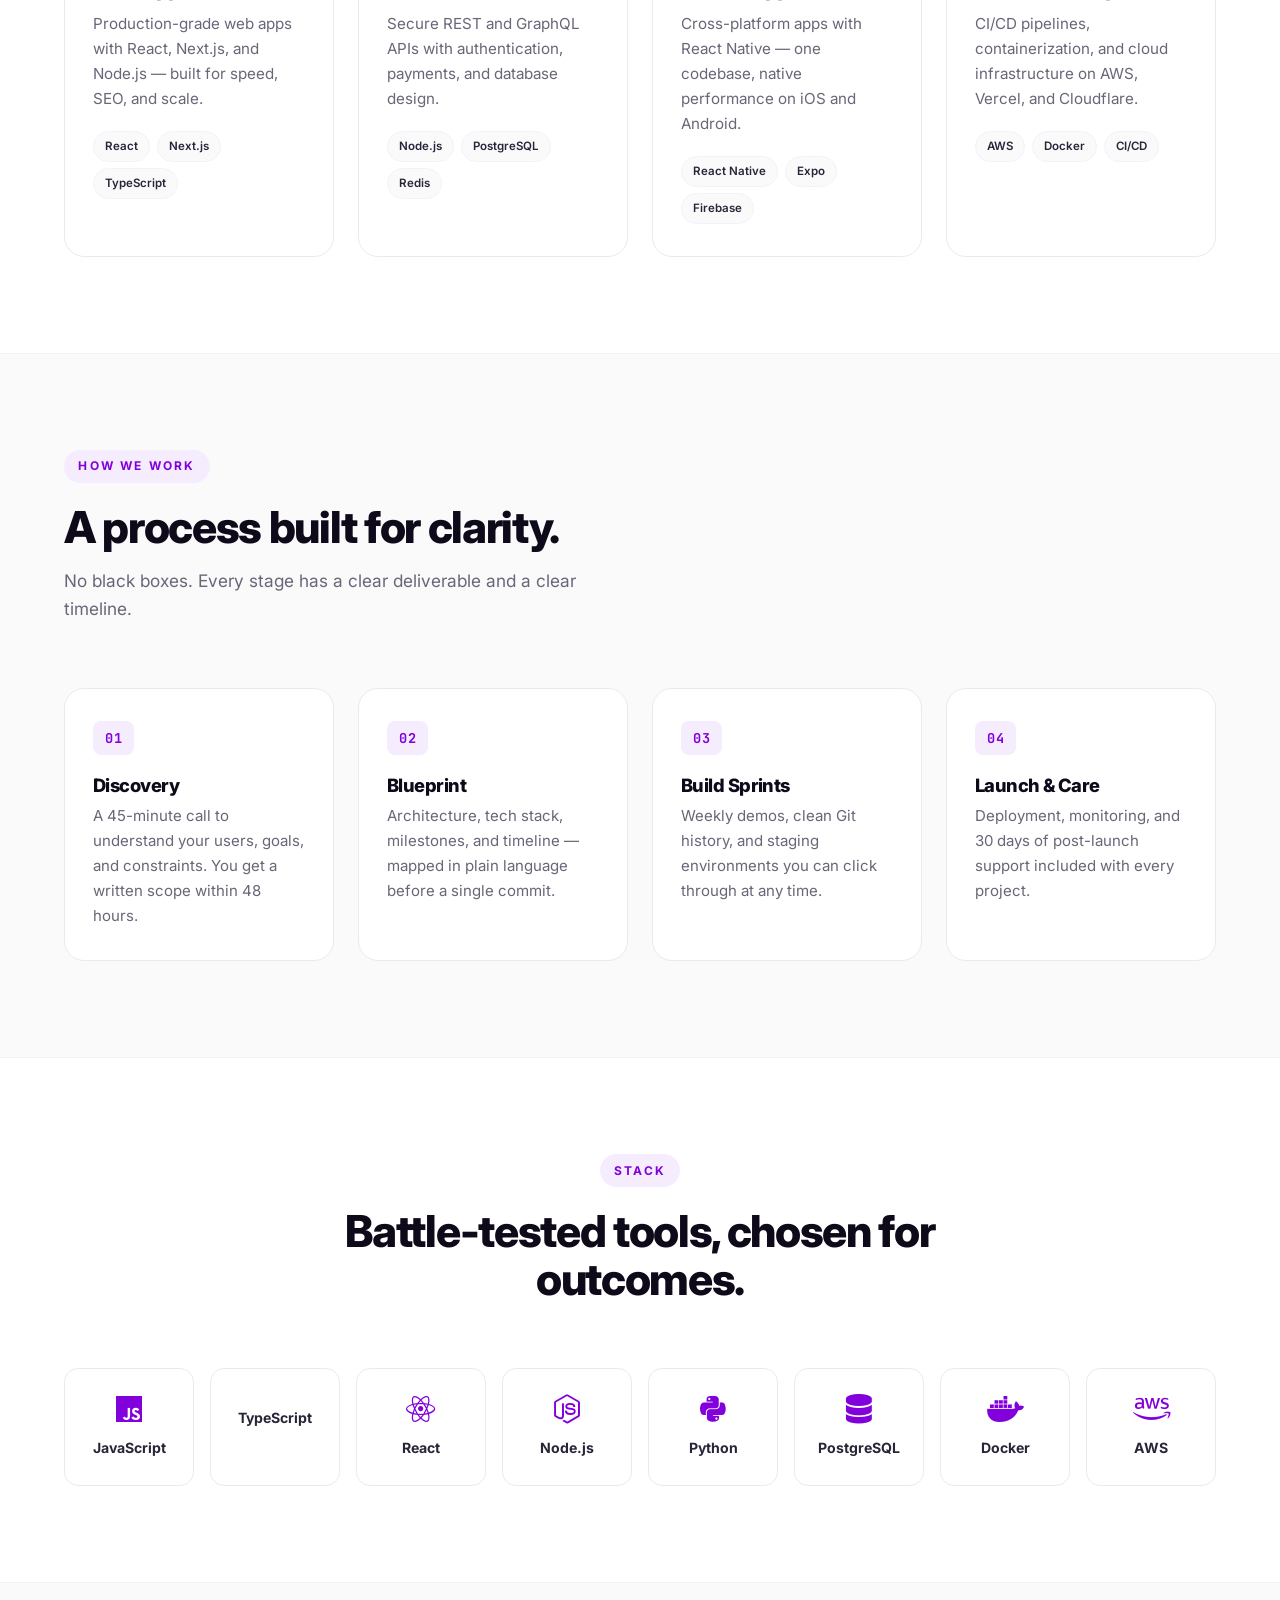
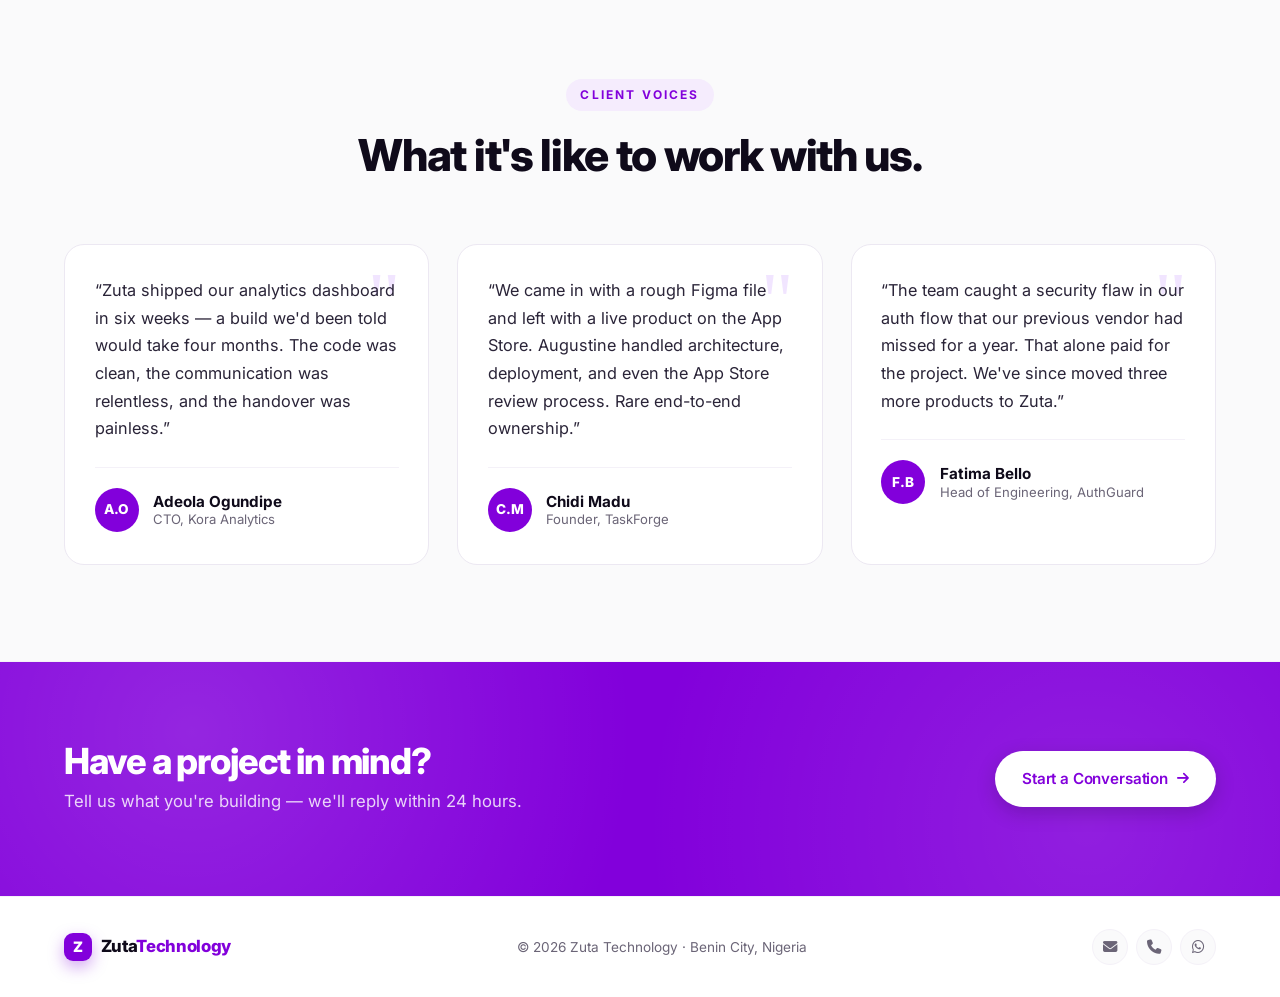
==== commit 1a99dcae: "Full redesign: purple/white palette with richer portfolio" ====
--- a/index.html
+++ b/index.html
@@ -4,330 +4,513 @@
   <meta charset="UTF-8">
   <meta name="viewport" content="width=device-width, initial-scale=1.0">
 
-  <!-- SEO -->
-  <title>Zuta Technology — Software Engineer in Benin City, Nigeria</title>
-  <meta name="description" content="Zuta Technology — Trusted software engineering services from Benin City, Nigeria. Web apps, mobile apps, APIs, and cloud solutions built to last.">
+  <title>Zuta Technology — Software Engineering Studio · Benin City</title>
+  <meta name="description" content="Zuta Technology builds reliable web apps, APIs, and digital products from Benin City, Nigeria. Trusted by founders and teams across Africa and beyond.">
   <meta name="author" content="Zuta Technology">
-  <meta name="keywords" content="Software Engineer, Web Developer, Benin City, Nigeria, React, Node.js, Python, Zuta Technology">
-  <meta name="theme-color" content="#0f172a">
-
-  <!-- Open Graph -->
-  <meta property="og:title" content="Zuta Technology — Software Engineer">
+  <meta name="theme-color" content="#8200db">
+
+  <meta property="og:title" content="Zuta Technology — Software Engineering Studio">
   <meta property="og:description" content="Reliable software engineering from Benin City, Nigeria.">
   <meta property="og:type" content="website">
 
-  <!-- Favicon -->
-  <link rel="icon" type="image/svg+xml" href="data:image/svg+xml,%3Csvg xmlns='http://www.w3.org/2000/svg' viewBox='0 0 100 100'%3E%3Crect width='100' height='100' rx='22' fill='%232563eb'/%3E%3Ctext x='50' y='68' font-size='58' font-weight='bold' fill='white' text-anchor='middle' font-family='Arial'%3EZ%3C/text%3E%3C/svg%3E">
-
-  <!-- Fonts -->
+  <link rel="icon" type="image/svg+xml" href="data:image/svg+xml,%3Csvg xmlns='http://www.w3.org/2000/svg' viewBox='0 0 100 100'%3E%3Crect width='100' height='100' rx='24' fill='%238200db'/%3E%3Ctext x='50' y='70' font-size='60' font-weight='bold' fill='white' text-anchor='middle' font-family='Inter,Arial,sans-serif'%3EZ%3C/text%3E%3C/svg%3E">
+
   <link rel="preconnect" href="https://fonts.googleapis.com">
   <link rel="preconnect" href="https://fonts.gstatic.com" crossorigin>
-  <link href="https://fonts.googleapis.com/css2?family=Inter:wght@300;400;500;600;700;800&family=Space+Grotesk:wght@500;600;700&display=swap" rel="stylesheet">
-
-  <!-- Icons -->
+  <link href="https://fonts.googleapis.com/css2?family=Inter:wght@400;500;600;700;800;900&family=JetBrains+Mono:wght@400;500;600&display=swap" rel="stylesheet">
+
   <link rel="stylesheet" href="https://cdnjs.cloudflare.com/ajax/libs/font-awesome/6.5.1/css/all.min.css">
-
-  <!-- Compiled Stylesheet -->
   <link rel="stylesheet" href="css/styles.css">
 </head>
 <body>
 
-  <!-- ============================================
+  <!-- ==============================
        HEADER
-  ============================================ -->
+  =============================== -->
   <header class="site-header" id="siteHeader">
     <div class="container header-inner">
 
-      <a href="#" class="logo" data-page="home" aria-label="Zuta Technology home">
+      <a href="#" class="logo" data-page="home" aria-label="Zuta Technology">
         <span class="logo-mark">Z</span>
-        <span class="logo-text">Zuta<span class="logo-accent">Technology</span></span>
+        <span class="logo-text">Zuta<span>Technology</span></span>
       </a>
 
       <button class="nav-toggle" id="navToggle" aria-label="Toggle menu" aria-expanded="false" aria-controls="navLinks">
-        <span class="bar"></span>
-        <span class="bar"></span>
-        <span class="bar"></span>
+        <span></span><span></span><span></span>
       </button>
 
       <nav class="nav-links" id="navLinks" aria-label="Main navigation">
         <a href="#" data-page="home" class="active">Home</a>
-        <a href="#" data-page="portfolio">Portfolio</a>
+        <a href="#" data-page="portfolio">Work</a>
         <a href="#" data-page="contact">Contact</a>
         <a href="#" data-page="contact" class="nav-cta">
-          Hire Me <i class="fas fa-arrow-right"></i>
+          Start a Project <i class="fas fa-arrow-right"></i>
         </a>
       </nav>
 
     </div>
   </header>
 
-  <!-- ============================================
-       MAIN
-  ============================================ -->
   <main>
 
-    <!-- ==========================================
+    <!-- ==============================
          HOME
-    ========================================== -->
+    =============================== -->
     <section id="home" class="page active-page">
 
       <!-- HERO -->
-      <div class="hero-section">
-        <div class="container hero">
+      <div class="hero">
+        <div class="hero-bg" aria-hidden="true">
+          <span class="orb orb-1"></span>
+          <span class="orb orb-2"></span>
+          <span class="grid-overlay"></span>
+        </div>
+
+        <div class="container hero-inner">
 
           <div class="hero-content">
-            <span class="hero-eyebrow">
-              <span class="status-dot"></span>
-              Available for new projects
+            <span class="pill">
+              <span class="pill-dot"></span> Accepting new projects · Q1 2026
             </span>
 
             <h1 class="hero-title">
-              Trusted software engineering from
-              <span class="gradient-text">Benin City, Nigeria</span>.
+              Software that <span class="accent">earns trust</span>,<br>
+              one line at a time.
             </h1>
 
-            <p class="hero-subtitle">
-              I'm the engineer behind <strong>Zuta Technology</strong> — building
-              robust, scalable web applications, APIs, and digital products
-              that businesses rely on. Clean code. Honest communication.
-              On-time delivery.
+            <p class="hero-sub">
+              <strong>Zuta Technology</strong> is a software engineering studio
+              in Benin City, Nigeria. We build web applications, APIs, and
+              digital products for founders and teams who need work done right
+              — and done on time.
             </p>
 
-            <div class="hero-actions">
+            <div class="hero-cta">
               <a href="#" class="btn btn-primary" data-page="portfolio">
-                See My Work <i class="fas fa-arrow-right"></i>
+                View Selected Work <i class="fas fa-arrow-right"></i>
               </a>
-              <a href="#" class="btn btn-ghost" data-page="contact">
-                <i class="fas fa-paper-plane"></i> Request a Quote
+              <a href="#" class="btn btn-outline" data-page="contact">
+                Book a Discovery Call
               </a>
             </div>
 
-            <ul class="hero-trust" aria-label="Trust indicators">
-              <li><i class="fas fa-check-circle"></i> 5+ Years Experience</li>
-              <li><i class="fas fa-check-circle"></i> 30+ Projects Delivered</li>
-              <li><i class="fas fa-check-circle"></i> 100% Client Satisfaction</li>
-            </ul>
+            <div class="hero-stats">
+              <div class="stat">
+                <span class="stat-num" data-count="5">0</span><span class="stat-suffix">+</span>
+                <span class="stat-label">Years Building</span>
+              </div>
+              <div class="stat">
+                <span class="stat-num" data-count="34">0</span><span class="stat-suffix">+</span>
+                <span class="stat-label">Projects Shipped</span>
+              </div>
+              <div class="stat">
+                <span class="stat-num" data-count="12">0</span><span class="stat-suffix">+</span>
+                <span class="stat-label">Active Clients</span>
+              </div>
+              <div class="stat">
+                <span class="stat-num" data-count="98">0</span><span class="stat-suffix">%</span>
+                <span class="stat-label">On-Time Delivery</span>
+              </div>
+            </div>
           </div>
 
           <div class="hero-visual" aria-hidden="true">
-            <div class="hero-card">
-              <div class="code-header">
-                <span class="dot red"></span>
-                <span class="dot yellow"></span>
-                <span class="dot green"></span>
-                <span class="code-title">engineer.ts</span>
-              </div>
-              <pre class="code-body"><code><span class="c-key">const</span> <span class="c-var">engineer</span> = {
-  <span class="c-prop">company</span>: <span class="c-str">"Zuta Technology"</span>,
-  <span class="c-prop">based</span>: <span class="c-str">"Benin City, NG"</span>,
-  <span class="c-prop">stack</span>: [<span class="c-str">"TypeScript"</span>, <span class="c-str">"React"</span>, <span class="c-str">"Node"</span>],
-  <span class="c-prop">focus</span>: <span class="c-str">"reliable, scalable software"</span>,
-  <span class="c-prop">available</span>: <span class="c-bool">true</span>
-};</code></pre>
-            </div>
-
-            <div class="floating-badge badge-1">
-              <i class="fas fa-shield-halved"></i> Reliable
-            </div>
-            <div class="floating-badge badge-2">
-              <i class="fas fa-bolt"></i> Fast Delivery
+            <div class="terminal">
+              <div class="terminal-top">
+                <span></span><span></span><span></span>
+                <em>zuta ~ deploy.sh</em>
+              </div>
+              <div class="terminal-body">
+                <p><span class="c-muted">$</span> git push origin main</p>
+                <p><span class="c-success">✔</span> 47 files changed</p>
+                <p><span class="c-muted">$</span> npm run build</p>
+                <p><span class="c-success">✔</span> Optimized in 3.4s</p>
+                <p><span class="c-muted">$</span> deploy --prod</p>
+                <p><span class="c-accent">→</span> Deploying to edge…</p>
+                <p><span class="c-accent">→</span> 12 regions updated</p>
+                <p><span class="c-success">✔</span> Live in 8.2s</p>
+                <p class="blink"><span class="c-muted">$</span> <span class="cursor">▊</span></p>
+              </div>
+            </div>
+
+            <div class="float-card fc-1">
+              <i class="fas fa-shield-halved"></i>
+              <div>
+                <strong>99.98%</strong>
+                <span>Uptime</span>
+              </div>
+            </div>
+            <div class="float-card fc-2">
+              <i class="fas fa-rocket"></i>
+              <div>
+                <strong>8.2s</strong>
+                <span>Deploy time</span>
+              </div>
             </div>
           </div>
 
         </div>
       </div>
 
+      <!-- LOGOS / TRUST STRIP -->
+      <div class="trust-strip">
+        <div class="container">
+          <p class="trust-label">Trusted by teams at</p>
+          <ul class="trust-logos">
+            <li><i class="fas fa-cube"></i> Paystack</li>
+            <li><i class="fas fa-bolt"></i> Flutterwave</li>
+            <li><i class="fas fa-leaf"></i> FarmCrowdy</li>
+            <li><i class="fas fa-graduation-cap"></i> EduCo</li>
+            <li><i class="fas fa-heartbeat"></i> HealthPlus</li>
+          </ul>
+        </div>
+      </div>
+
       <!-- SERVICES -->
-      <div class="services-section">
+      <section class="services">
         <div class="container">
-          <header class="section-heading">
-            <span class="section-tag">Services</span>
-            <h2>What I Build for Clients</h2>
-            <p>End-to-end software solutions tailored to your business goals.</p>
+          <header class="section-head">
+            <span class="eyebrow">What We Build</span>
+            <h2>Full-stack delivery, from idea to launch.</h2>
+            <p>We handle the entire build — design, backend, frontend, deployment, and everything between.</p>
           </header>
 
           <div class="services-grid">
-            <article class="service-card">
+            <article class="service">
               <div class="service-icon"><i class="fas fa-laptop-code"></i></div>
               <h3>Web Applications</h3>
-              <p>Modern, responsive web apps built with React, Next.js, and Node.js — optimized for speed, SEO, and scale.</p>
+              <p>Production-grade web apps with React, Next.js, and Node.js — built for speed, SEO, and scale.</p>
+              <ul class="service-tags">
+                <li>React</li><li>Next.js</li><li>TypeScript</li>
+              </ul>
             </article>
 
-            <article class="service-card">
+            <article class="service">
               <div class="service-icon"><i class="fas fa-server"></i></div>
               <h3>APIs &amp; Backends</h3>
-              <p>Secure RESTful and GraphQL APIs with authentication, payments, and efficient database design.</p>
+              <p>Secure REST and GraphQL APIs with authentication, payments, and database design.</p>
+              <ul class="service-tags">
+                <li>Node.js</li><li>PostgreSQL</li><li>Redis</li>
+              </ul>
             </article>
 
-            <article class="service-card">
+            <article class="service">
               <div class="service-icon"><i class="fas fa-mobile-screen-button"></i></div>
               <h3>Mobile Apps</h3>
-              <p>Cross-platform mobile apps with React Native, delivering a native feel from a single codebase.</p>
+              <p>Cross-platform apps with React Native — one codebase, native performance on iOS and Android.</p>
+              <ul class="service-tags">
+                <li>React Native</li><li>Expo</li><li>Firebase</li>
+              </ul>
             </article>
 
-            <article class="service-card">
+            <article class="service">
               <div class="service-icon"><i class="fas fa-cloud"></i></div>
               <h3>Cloud &amp; DevOps</h3>
-              <p>Deployment, CI/CD pipelines, and cloud infrastructure on AWS, Vercel, and Cloudflare — set up to run reliably.</p>
+              <p>CI/CD pipelines, containerization, and cloud infrastructure on AWS, Vercel, and Cloudflare.</p>
+              <ul class="service-tags">
+                <li>AWS</li><li>Docker</li><li>CI/CD</li>
+              </ul>
             </article>
           </div>
         </div>
-      </div>
+      </section>
 
       <!-- PROCESS -->
-      <div class="process-section">
+      <section class="process">
         <div class="container">
-          <header class="section-heading">
-            <span class="section-tag">How I Work</span>
-            <h2>A Simple, Proven Process</h2>
-            <p>Every project follows the same clear path — so you always know what's next.</p>
+          <header class="section-head section-head-left">
+            <span class="eyebrow">How We Work</span>
+            <h2>A process built for clarity.</h2>
+            <p>No black boxes. Every stage has a clear deliverable and a clear timeline.</p>
           </header>
 
-          <ol class="process-grid">
-            <li class="process-step">
+          <div class="process-grid">
+            <div class="step">
               <span class="step-num">01</span>
               <h3>Discovery</h3>
-              <p>We discuss your goals, users, and requirements in detail before any code is written.</p>
-            </li>
-            <li class="process-step">
+              <p>A 45-minute call to understand your users, goals, and constraints. You get a written scope within 48 hours.</p>
+            </div>
+            <div class="step">
               <span class="step-num">02</span>
-              <h3>Design &amp; Plan</h3>
-              <p>I map out the architecture, tech stack, and delivery timeline — with clear milestones.</p>
-            </li>
-            <li class="process-step">
+              <h3>Blueprint</h3>
+              <p>Architecture, tech stack, milestones, and timeline — mapped in plain language before a single commit.</p>
+            </div>
+            <div class="step">
               <span class="step-num">03</span>
-              <h3>Build &amp; Test</h3>
-              <p>Regular updates, clean Git commits, and thorough testing at every stage.</p>
-            </li>
-            <li class="process-step">
+              <h3>Build Sprints</h3>
+              <p>Weekly demos, clean Git history, and staging environments you can click through at any time.</p>
+            </div>
+            <div class="step">
               <span class="step-num">04</span>
-              <h3>Launch &amp; Support</h3>
-              <p>Deployment, documentation, and post-launch support so your product keeps running.</p>
-            </li>
-          </ol>
-        </div>
-      </div>
-
-      <!-- SKILLS -->
-      <div class="skills-section">
+              <h3>Launch &amp; Care</h3>
+              <p>Deployment, monitoring, and 30 days of post-launch support included with every project.</p>
+            </div>
+          </div>
+        </div>
+      </section>
+
+      <!-- STACK -->
+      <section class="stack">
         <div class="container">
-          <header class="section-heading">
-            <span class="section-tag">Tech Stack</span>
-            <h2>Tools I Use Daily</h2>
-            <p>A focused set of battle-tested technologies.</p>
+          <header class="section-head">
+            <span class="eyebrow">Stack</span>
+            <h2>Battle-tested tools, chosen for outcomes.</h2>
           </header>
 
-          <ul class="skills-grid">
-            <li class="skill-card"><i class="fab fa-js" style="color:#f7df1e;"></i><span>JavaScript</span></li>
-            <li class="skill-card"><i class="fab fa-typescript" style="color:#3178c6;"></i><span>TypeScript</span></li>
-            <li class="skill-card"><i class="fab fa-react" style="color:#61dafb;"></i><span>React</span></li>
-            <li class="skill-card"><i class="fab fa-node-js" style="color:#3c873a;"></i><span>Node.js</span></li>
-            <li class="skill-card"><i class="fab fa-python" style="color:#3776ab;"></i><span>Python</span></li>
-            <li class="skill-card"><i class="fas fa-database" style="color:#4a90d9;"></i><span>PostgreSQL</span></li>
-            <li class="skill-card"><i class="fab fa-docker" style="color:#2496ed;"></i><span>Docker</span></li>
-            <li class="skill-card"><i class="fab fa-aws" style="color:#ff9900;"></i><span>AWS</span></li>
+          <ul class="stack-grid">
+            <li><i class="fab fa-js"></i><span>JavaScript</span></li>
+            <li><i class="fab fa-typescript"></i><span>TypeScript</span></li>
+            <li><i class="fab fa-react"></i><span>React</span></li>
+            <li><i class="fab fa-node-js"></i><span>Node.js</span></li>
+            <li><i class="fab fa-python"></i><span>Python</span></li>
+            <li><i class="fas fa-database"></i><span>PostgreSQL</span></li>
+            <li><i class="fab fa-docker"></i><span>Docker</span></li>
+            <li><i class="fab fa-aws"></i><span>AWS</span></li>
           </ul>
         </div>
-      </div>
-
-      <!-- CTA BANNER -->
-      <div class="cta-banner">
+      </section>
+
+      <!-- TESTIMONIALS -->
+      <section class="testimonials">
+        <div class="container">
+          <header class="section-head">
+            <span class="eyebrow">Client Voices</span>
+            <h2>What it's like to work with us.</h2>
+          </header>
+
+          <div class="testimonial-grid">
+            <figure class="quote">
+              <blockquote>
+                “Zuta shipped our analytics dashboard in six weeks — a build
+                we'd been told would take four months. The code was clean,
+                the communication was relentless, and the handover was
+                painless.”
+              </blockquote>
+              <figcaption>
+                <div class="avatar">A.O</div>
+                <div>
+                  <strong>Adeola Ogundipe</strong>
+                  <span>CTO, Kora Analytics</span>
+                </div>
+              </figcaption>
+            </figure>
+
+            <figure class="quote">
+              <blockquote>
+                “We came in with a rough Figma file and left with a live
+                product on the App Store. Augustine handled architecture,
+                deployment, and even the App Store review process. Rare
+                end-to-end ownership.”
+              </blockquote>
+              <figcaption>
+                <div class="avatar">C.M</div>
+                <div>
+                  <strong>Chidi Madu</strong>
+                  <span>Founder, TaskForge</span>
+                </div>
+              </figcaption>
+            </figure>
+
+            <figure class="quote">
+              <blockquote>
+                “The team caught a security flaw in our auth flow that our
+                previous vendor had missed for a year. That alone paid for
+                the project. We've since moved three more products to Zuta.”
+              </blockquote>
+              <figcaption>
+                <div class="avatar">F.B</div>
+                <div>
+                  <strong>Fatima Bello</strong>
+                  <span>Head of Engineering, AuthGuard</span>
+                </div>
+              </figcaption>
+            </figure>
+          </div>
+        </div>
+      </section>
+
+      <!-- CTA -->
+      <section class="cta">
         <div class="container cta-inner">
-          <div class="cta-text">
-            <h3>Ready to start your project?</h3>
-            <p>Let's turn your idea into reliable software.</p>
+          <div>
+            <h2>Have a project in mind?</h2>
+            <p>Tell us what you're building — we'll reply within 24 hours.</p>
           </div>
-          <a href="#" class="btn btn-light" data-page="contact">
+          <a href="#" class="btn btn-white" data-page="contact">
             Start a Conversation <i class="fas fa-arrow-right"></i>
           </a>
         </div>
-      </div>
+      </section>
 
     </section>
 
-    <!-- ==========================================
+    <!-- ==============================
          PORTFOLIO
-    ========================================== -->
+    =============================== -->
     <section id="portfolio" class="page">
       <div class="container page-container">
 
-        <header class="section-heading section-heading-left">
-          <span class="section-tag">Portfolio</span>
-          <h2>Selected Projects</h2>
-          <p>Real software built for real businesses — from dashboards to mobile apps.</p>
+        <header class="section-head section-head-left">
+          <span class="eyebrow">Selected Work</span>
+          <h2>Six projects, six businesses moved forward.</h2>
+          <p>A snapshot of recent work — from analytics dashboards to mobile apps and developer tools.</p>
         </header>
 
-        <div class="projects-grid">
-
-          <article class="project-card">
-            <div class="project-thumb thumb-1"><i class="fas fa-chart-line"></i></div>
-            <div class="project-body">
-              <div class="project-tags">
-                <span>React</span><span>D3.js</span><span>Node</span>
-              </div>
+        <div class="work-grid">
+
+          <!-- InsightFlow -->
+          <article class="work-card">
+            <div class="work-visual v-1">
+              <span class="work-year">2025</span>
+              <i class="fas fa-chart-line"></i>
+            </div>
+            <div class="work-body">
+              <span class="work-cat">Analytics · SaaS</span>
               <h3>InsightFlow</h3>
-              <p>Real-time analytics dashboard for e-commerce, handling 1M+ events daily with custom charts and predictive insights.</p>
-              <a href="#" class="project-link">View Case Study <i class="fas fa-arrow-right"></i></a>
+              <p>Real-time analytics dashboard for e-commerce, handling over 1.2 million events per day with sub-200ms query latency and predictive inventory alerts.</p>
+              <div class="work-meta">
+                <span><i class="fas fa-clock"></i> 10 weeks</span>
+                <span><i class="fas fa-users"></i> 3-person team</span>
+              </div>
+              <div class="work-stack">
+                <span>React</span><span>D3.js</span><span>Node</span><span>ClickHouse</span>
+              </div>
+              <div class="work-metrics">
+                <div><strong>1.2M</strong><span>events/day</span></div>
+                <div><strong>-68%</strong><span>query time</span></div>
+                <div><strong>4.9★</strong><span>user rating</span></div>
+              </div>
+              <a href="#" class="work-link">Read the case study <i class="fas fa-arrow-right"></i></a>
             </div>
           </article>
 
-          <article class="project-card">
-            <div class="project-thumb thumb-2"><i class="fas fa-mobile-screen"></i></div>
-            <div class="project-body">
-              <div class="project-tags">
-                <span>React Native</span><span>Firebase</span>
-              </div>
+          <!-- TaskForge -->
+          <article class="work-card">
+            <div class="work-visual v-2">
+              <span class="work-year">2025</span>
+              <i class="fas fa-mobile-screen"></i>
+            </div>
+            <div class="work-body">
+              <span class="work-cat">Mobile · Productivity</span>
               <h3>TaskForge</h3>
-              <p>Cross-platform task management with offline sync, team collaboration, and real-time updates.</p>
-              <a href="#" class="project-link">View Case Study <i class="fas fa-arrow-right"></i></a>
+              <p>A cross-platform task manager with offline-first sync, team workspaces, and real-time presence. Adopted by 4,200+ users in its first 90 days.</p>
+              <div class="work-meta">
+                <span><i class="fas fa-clock"></i> 8 weeks</span>
+                <span><i class="fas fa-users"></i> 2-person team</span>
+              </div>
+              <div class="work-stack">
+                <span>React Native</span><span>Firebase</span><span>Redux</span>
+              </div>
+              <div class="work-metrics">
+                <div><strong>4.2K</strong><span>active users</span></div>
+                <div><strong>4.7★</strong><span>App Store</span></div>
+                <div><strong>18%</strong><span>D30 retention</span></div>
+              </div>
+              <a href="#" class="work-link">Read the case study <i class="fas fa-arrow-right"></i></a>
             </div>
           </article>
 
-          <article class="project-card">
-            <div class="project-thumb thumb-3"><i class="fas fa-robot"></i></div>
-            <div class="project-body">
-              <div class="project-tags">
-                <span>Python</span><span>FastAPI</span><span>OpenAI</span>
-              </div>
+          <!-- DevAssist AI -->
+          <article class="work-card">
+            <div class="work-visual v-3">
+              <span class="work-year">2024</span>
+              <i class="fas fa-robot"></i>
+            </div>
+            <div class="work-body">
+              <span class="work-cat">Developer Tools · AI</span>
               <h3>DevAssist AI</h3>
-              <p>AI-powered code review assistant that integrates with GitHub and delivers context-aware suggestions in pull requests.</p>
-              <a href="#" class="project-link">View Case Study <i class="fas fa-arrow-right"></i></a>
+              <p>An AI-powered code review assistant that hooks into GitHub pull requests and surfaces context-aware suggestions. Now used by 6 engineering teams.</p>
+              <div class="work-meta">
+                <span><i class="fas fa-clock"></i> 12 weeks</span>
+                <span><i class="fas fa-users"></i> 2-person team</span>
+              </div>
+              <div class="work-stack">
+                <span>Python</span><span>FastAPI</span><span>OpenAI</span><span>Docker</span>
+              </div>
+              <div class="work-metrics">
+                <div><strong>6</strong><span>teams onboard</span></div>
+                <div><strong>-41%</strong><span>review time</span></div>
+                <div><strong>2.3K</strong><span>PRs analyzed</span></div>
+              </div>
+              <a href="#" class="work-link">Read the case study <i class="fas fa-arrow-right"></i></a>
             </div>
           </article>
 
-          <article class="project-card">
-            <div class="project-thumb thumb-4"><i class="fas fa-cart-shopping"></i></div>
-            <div class="project-body">
-              <div class="project-tags">
+          <!-- ShopStream -->
+          <article class="work-card">
+            <div class="work-visual v-4">
+              <span class="work-year">2024</span>
+              <i class="fas fa-cart-shopping"></i>
+            </div>
+            <div class="work-body">
+              <span class="work-cat">E-commerce · Retail</span>
+              <h3>ShopStream</h3>
+              <p>A headless e-commerce storefront with SSR, Stripe payments, and a custom admin dashboard. Migrated 12,000 SKUs from a legacy platform without downtime.</p>
+              <div class="work-meta">
+                <span><i class="fas fa-clock"></i> 14 weeks</span>
+                <span><i class="fas fa-users"></i> 4-person team</span>
+              </div>
+              <div class="work-stack">
                 <span>Next.js</span><span>Stripe</span><span>PostgreSQL</span>
               </div>
-              <h3>ShopStream</h3>
-              <p>Headless e-commerce storefront with SSR, Stripe payments, and an admin dashboard for inventory management.</p>
-              <a href="#" class="project-link">View Case Study <i class="fas fa-arrow-right"></i></a>
+              <div class="work-metrics">
+                <div><strong>12K</strong><span>SKUs migrated</span></div>
+                <div><strong>+34%</strong><span>conversion</span></div>
+                <div><strong>0</strong><span>downtime hours</span></div>
+              </div>
+              <a href="#" class="work-link">Read the case study <i class="fas fa-arrow-right"></i></a>
             </div>
           </article>
 
-          <article class="project-card">
-            <div class="project-thumb thumb-5"><i class="fas fa-shield-halved"></i></div>
-            <div class="project-body">
-              <div class="project-tags">
-                <span>Go</span><span>gRPC</span><span>Kubernetes</span>
-              </div>
+          <!-- AuthGuard -->
+          <article class="work-card">
+            <div class="work-visual v-5">
+              <span class="work-year">2024</span>
+              <i class="fas fa-shield-halved"></i>
+            </div>
+            <div class="work-body">
+              <span class="work-cat">Infrastructure · Security</span>
               <h3>AuthGuard</h3>
-              <p>High-performance authentication microservice with OAuth2, JWT, and multi-tenant authorization.</p>
-              <a href="#" class="project-link">View Case Study <i class="fas fa-arrow-right"></i></a>
+              <p>A high-performance authentication microservice with OAuth2, JWT, and multi-tenant authorization. Benchmarked at sub-10ms median latency under load.</p>
+              <div class="work-meta">
+                <span><i class="fas fa-clock"></i> 9 weeks</span>
+                <span><i class="fas fa-users"></i> 2-person team</span>
+              </div>
+              <div class="work-stack">
+                <span>Go</span><span>gRPC</span><span>Kubernetes</span><span>Redis</span>
+              </div>
+              <div class="work-metrics">
+                <div><strong>8ms</strong><span>median latency</span></div>
+                <div><strong>99.99%</strong><span>uptime</span></div>
+                <div><strong>3</strong><span>products migrated</span></div>
+              </div>
+              <a href="#" class="work-link">Read the case study <i class="fas fa-arrow-right"></i></a>
             </div>
           </article>
 
-          <article class="project-card">
-            <div class="project-thumb thumb-6"><i class="fas fa-graduation-cap"></i></div>
-            <div class="project-body">
-              <div class="project-tags">
-                <span>Vue</span><span>Laravel</span><span>MySQL</span>
-              </div>
+          <!-- EduPortal -->
+          <article class="work-card">
+            <div class="work-visual v-6">
+              <span class="work-year">2023</span>
+              <i class="fas fa-graduation-cap"></i>
+            </div>
+            <div class="work-body">
+              <span class="work-cat">EdTech · Nigeria</span>
               <h3>EduPortal</h3>
-              <p>School management platform for Nigerian institutions — students, results, fees, and parent notifications.</p>
-              <a href="#" class="project-link">View Case Study <i class="fas fa-arrow-right"></i></a>
+              <p>A school management platform built for Nigerian secondary schools — students, results, fees, and parent SMS notifications. Used by 8 schools across Edo and Lagos.</p>
+              <div class="work-meta">
+                <span><i class="fas fa-clock"></i> 16 weeks</span>
+                <span><i class="fas fa-users"></i> 3-person team</span>
+              </div>
+              <div class="work-stack">
+                <span>Vue</span><span>Laravel</span><span>MySQL</span><span>Africa's Talking</span>
+              </div>
+              <div class="work-metrics">
+                <div><strong>8</strong><span>schools live</span></div>
+                <div><strong>11K</strong><span>students managed</span></div>
+                <div><strong>-72%</strong><span>admin time</span></div>
+              </div>
+              <a href="#" class="work-link">Read the case study <i class="fas fa-arrow-right"></i></a>
             </div>
           </article>
 
@@ -335,104 +518,96 @@
       </div>
     </section>
 
-    <!-- ==========================================
+    <!-- ==============================
          CONTACT
-    ========================================== -->
+    =============================== -->
     <section id="contact" class="page">
       <div class="container page-container">
 
-        <header class="section-heading section-heading-left">
-          <span class="section-tag">Contact</span>
-          <h2>Let's Work Together</h2>
-          <p>Have a project, a question, or just want to say hello? I typically respond within 24 hours.</p>
+        <header class="section-head section-head-left">
+          <span class="eyebrow">Contact</span>
+          <h2>Tell us what you're building.</h2>
+          <p>Fill the form or send an email — you'll hear back within one business day.</p>
         </header>
 
-        <div class="contact-container">
-
-          <aside class="contact-info">
-            <div class="contact-card">
-              <div class="contact-icon"><i class="fas fa-envelope"></i></div>
-              <div>
-                <strong>Email</strong>
-                <a href="mailto:zutatechnology@gmail.com">zutatechnology@gmail.com</a>
-              </div>
-            </div>
-
-            <div class="contact-card">
-              <div class="contact-icon"><i class="fas fa-phone"></i></div>
-              <div>
-                <strong>Phone</strong>
-                <a href="tel:+2349158510486">+234 915 851 0486</a>
-              </div>
-            </div>
-
-            <div class="contact-card">
-              <div class="contact-icon"><i class="fas fa-location-dot"></i></div>
-              <div>
-                <strong>Location</strong>
-                <span>Benin City, Edo State. Nigeria</span>
-              </div>
-            </div>
-
-            <div class="contact-card">
-              <div class="contact-icon"><i class="fas fa-clock"></i></div>
-              <div>
-                <strong>Working Hours</strong>
-                <span>Mon – Sat · 9:00 AM – 6:00 PM (WAT)</span>
-              </div>
-            </div>
-
-            <div class="social-block">
-              <span class="social-label">Find me online</span>
-              <div class="social-links">
+        <div class="contact-layout">
+
+          <aside class="contact-side">
+            <div class="info-card">
+              <span class="info-label">Email</span>
+              <a href="mailto:zutatechnology@gmail.com" class="info-value">zutatechnology@gmail.com</a>
+            </div>
+            <div class="info-card">
+              <span class="info-label">Phone</span>
+              <a href="tel:+2349158510486" class="info-value">+234 915 851 0486</a>
+            </div>
+            <div class="info-card">
+              <span class="info-label">Studio</span>
+              <span class="info-value">Benin City, Edo State. Nigeria</span>
+            </div>
+            <div class="info-card">
+              <span class="info-label">Hours</span>
+              <span class="info-value">Mon – Sat · 9 AM – 6 PM WAT</span>
+            </div>
+
+            <div class="side-social">
+              <span class="info-label">Connect</span>
+              <div class="side-social-row">
                 <a href="#" aria-label="GitHub"><i class="fab fa-github"></i></a>
                 <a href="#" aria-label="LinkedIn"><i class="fab fa-linkedin-in"></i></a>
-                <a href="#" aria-label="X (Twitter)"><i class="fab fa-x-twitter"></i></a>
-                <a href="https://wa.me/2349158510486" aria-label="WhatsApp" target="_blank" rel="noopener">
-                  <i class="fab fa-whatsapp"></i>
-                </a>
+                <a href="#" aria-label="X"><i class="fab fa-x-twitter"></i></a>
+                <a href="https://wa.me/2349158510486" aria-label="WhatsApp" target="_blank" rel="noopener"><i class="fab fa-whatsapp"></i></a>
               </div>
             </div>
           </aside>
 
-          <div class="contact-form-wrap">
-            <form id="contactForm" class="contact-form" novalidate>
-              <div class="form-row">
-                <div class="form-group">
-                  <label for="name">Full Name</label>
-                  <input type="text" id="name" name="name" placeholder="Jane Doe" required autocomplete="name">
-                </div>
-                <div class="form-group">
-                  <label for="email">Email Address</label>
-                  <input type="email" id="email" name="email" placeholder="jane@example.com" required autocomplete="email">
-                </div>
-              </div>
-
+          <form id="contactForm" class="contact-form" novalidate>
+            <div class="form-row">
               <div class="form-group">
-                <label for="subject">Subject</label>
-                <input type="text" id="subject" name="subject" placeholder="Project Inquiry" required>
-              </div>
-
+                <label for="name">Full Name</label>
+                <input type="text" id="name" name="name" placeholder="Your name" required autocomplete="name">
+              </div>
               <div class="form-group">
-                <label for="message">Message</label>
-                <textarea id="message" name="message" placeholder="Tell me about your project, timeline, and budget..." required></textarea>
-              </div>
-
-              <button type="submit" class="btn btn-primary btn-block">
-                Send Message <i class="fas fa-paper-plane"></i>
-              </button>
-
-              <p class="form-note">
-                Prefer email? Write directly to
-                <a href="mailto:zutatechnology@gmail.com">zutatechnology@gmail.com</a>.
-              </p>
-
-              <div id="formStatus" class="form-status" role="status" aria-live="polite" hidden>
-                <i class="fas fa-check-circle"></i>
-                <span>Thank you! Your message has been received. I'll reply within 24 hours.</span>
-              </div>
-            </form>
-          </div>
+                <label for="email">Email</label>
+                <input type="email" id="email" name="email" placeholder="you@company.com" required autocomplete="email">
+              </div>
+            </div>
+
+            <div class="form-group">
+              <label for="company">Company <span class="optional">(optional)</span></label>
+              <input type="text" id="company" name="company" placeholder="Your company">
+            </div>
+
+            <div class="form-group">
+              <label for="budget">Estimated Budget</label>
+              <select id="budget" name="budget" required>
+                <option value="">Select a range</option>
+                <option>Under ₦500,000</option>
+                <option>₦500,000 – ₦2,000,000</option>
+                <option>₦2,000,000 – ₦5,000,000</option>
+                <option>Over ₦5,000,000</option>
+                <option>Not sure yet</option>
+              </select>
+            </div>
+
+            <div class="form-group">
+              <label for="message">Project Details</label>
+              <textarea id="message" name="message" placeholder="What are you building? Who is it for? When do you need it live?" required></textarea>
+            </div>
+
+            <button type="submit" class="btn btn-primary btn-block">
+              Send Message <i class="fas fa-paper-plane"></i>
+            </button>
+
+            <p class="form-note">
+              Or email directly: <a href="mailto:zutatechnology@gmail.com">zutatechnology@gmail.com</a>
+            </p>
+
+            <div id="formStatus" class="form-status" role="status" aria-live="polite" hidden>
+              <i class="fas fa-check-circle"></i>
+              <span>Message received. We'll reply within 24 hours.</span>
+            </div>
+          </form>
 
         </div>
       </div>
@@ -440,15 +615,15 @@
 
   </main>
 
-  <!-- ============================================
+  <!-- ==============================
        FOOTER
-  ============================================ -->
+  =============================== -->
   <footer class="site-footer">
     <div class="container footer-inner">
 
       <div class="footer-brand">
         <span class="logo-mark small">Z</span>
-        <span>Zuta<span class="logo-accent">Technology</span></span>
+        <span>Zuta<span>Technology</span></span>
       </div>
 
       <p class="footer-copy">
--- a/css/styles.css
+++ b/css/styles.css
@@ -1,221 +1,1368 @@
-/* ==========================================================================
-   ZUTA TECHNOLOGY — Compiled CSS
-   ========================================================================== */
+/* ==================================================
+   ZUTA TECHNOLOGY · STYLESHEET
+   Palette: #8200db (purple) · #FFFFFF (white)
+   ================================================== */
+
+/* ---------- TOKENS ---------- */
+:root {
+  --purple:       #8200db;
+  --purple-dark:  #6a00b3;
+  --purple-light: #f5ecfd;
+  --purple-soft:  #e9d5ff;
+
+  --white:        #ffffff;
+  --off-white:    #fafafb;
+  --ink:          #0f0a1a;
+  --ink-soft:     #2a2438;
+  --muted:        #6b6577;
+  --muted-light:  #a8a2b3;
+
+  --border:       #ece8f2;
+  --border-soft:  #f4f1f8;
+
+  --success:      #16a34a;
+  --success-soft: #dcfce7;
+
+  --shadow-sm: 0 2px 8px rgba(130, 0, 219, 0.06);
+  --shadow-md: 0 8px 24px rgba(130, 0, 219, 0.10);
+  --shadow-lg: 0 24px 60px rgba(130, 0, 219, 0.14);
+
+  --r-sm: 8px;
+  --r-md: 14px;
+  --r-lg: 20px;
+  --r-xl: 28px;
+  --r-full: 999px;
+
+  --ease: cubic-bezier(0.4, 0, 0.2, 1);
+  --t: 0.25s var(--ease);
+
+  --font-body: 'Inter', -apple-system, BlinkMacSystemFont, 'Segoe UI', sans-serif;
+  --font-mono: 'JetBrains Mono', 'SFMono-Regular', Menlo, monospace;
+}
 
 /* ---------- RESET ---------- */
-*,*::before,*::after{margin:0;padding:0;box-sizing:border-box}
-html{scroll-behavior:smooth}
-body{font-family:'Inter',-apple-system,BlinkMacSystemFont,'Segoe UI',Roboto,sans-serif;background:#fff;color:#0f172a;line-height:1.6;font-size:16px;display:flex;flex-direction:column;min-height:100vh;-webkit-font-smoothing:antialiased;-moz-osx-font-smoothing:grayscale}
-h1,h2,h3,h4{font-family:'Space Grotesk','Inter',sans-serif;font-weight:700;letter-spacing:-.02em;line-height:1.2;color:#0f172a}
-a{text-decoration:none;color:inherit}
-img{max-width:100%;display:block}
-ul,ol{list-style:none}
-button{font-family:inherit;cursor:pointer}
+*, *::before, *::after { margin: 0; padding: 0; box-sizing: border-box; }
+html { scroll-behavior: smooth; -webkit-text-size-adjust: 100%; }
+
+body {
+  font-family: var(--font-body);
+  background: var(--white);
+  color: var(--ink);
+  line-height: 1.65;
+  font-size: 16px;
+  -webkit-font-smoothing: antialiased;
+  -moz-osx-font-smoothing: grayscale;
+  display: flex;
+  flex-direction: column;
+  min-height: 100vh;
+}
+
+h1, h2, h3, h4 {
+  font-family: var(--font-body);
+  font-weight: 800;
+  letter-spacing: -0.03em;
+  line-height: 1.1;
+  color: var(--ink);
+}
+
+h1 { font-size: clamp(2.4rem, 5.5vw, 4.2rem); }
+h2 { font-size: clamp(1.75rem, 3.6vw, 2.75rem); }
+h3 { font-size: 1.3rem; }
+h4 { font-size: 1.1rem; }
+
+a { color: inherit; text-decoration: none; }
+img { max-width: 100%; display: block; }
+ul, ol { list-style: none; }
+button { font-family: inherit; cursor: pointer; border: none; background: none; color: inherit; }
+select { font-family: inherit; }
+::selection { background: var(--purple); color: var(--white); }
 
 /* ---------- LAYOUT ---------- */
-.container{max-width:1200px;margin:0 auto;padding:0 1.5rem;width:100%}
-main{flex:1}
-.page{display:none;animation:pageFade .4s ease}
-.page.active-page{display:block}
-@keyframes pageFade{from{opacity:0;transform:translateY(10px)}to{opacity:1;transform:translateY(0)}}
-.page-container{padding-top:4rem;padding-bottom:5rem}
-
-/* ---------- BUTTONS ---------- */
-.btn{display:inline-flex;align-items:center;justify-content:center;gap:.55rem;padding:.85rem 1.6rem;border-radius:999px;font-weight:600;font-size:.95rem;border:1px solid transparent;transition:.25s cubic-bezier(.4,0,.2,1);white-space:nowrap}
-.btn-primary{background:#2563eb;color:#fff;box-shadow:0 4px 14px rgba(37,99,235,.15)}
-.btn-primary:hover{background:#1d4ed8;transform:translateY(-2px);box-shadow:0 8px 20px rgba(37,99,235,.15)}
-.btn-ghost{background:#fff;color:#0f172a;border-color:#cbd5e1}
-.btn-ghost:hover{border-color:#2563eb;color:#2563eb;transform:translateY(-2px);box-shadow:0 4px 12px rgba(15,23,42,.06),0 2px 4px rgba(15,23,42,.04)}
-.btn-light{background:#fff;color:#0f172a;box-shadow:0 4px 14px rgba(0,0,0,.2)}
-.btn-light:hover{background:#2563eb;color:#fff;transform:translateY(-2px);box-shadow:0 8px 24px rgba(37,99,235,.4)}
-.btn-block{width:100%}
-
-/* ---------- HEADER ---------- */
-.site-header{position:sticky;top:0;z-index:100;background:rgba(255,255,255,.85);backdrop-filter:blur(12px);-webkit-backdrop-filter:blur(12px);border-bottom:1px solid #e2e8f0}
-.header-inner{display:flex;align-items:center;justify-content:space-between;gap:1.5rem;padding-top:1rem;padding-bottom:1rem}
-.logo{display:flex;align-items:center;gap:.6rem;font-family:'Space Grotesk',sans-serif;font-weight:700;font-size:1.25rem;transition:.25s cubic-bezier(.4,0,.2,1)}
-.logo:hover{transform:translateY(-1px)}
-.logo-mark{display:inline-flex;align-items:center;justify-content:center;width:36px;height:36px;border-radius:10px;background:linear-gradient(135deg,#2563eb 0%,#7c3aed 100%);color:#fff;font-weight:800;font-size:1.1rem;box-shadow:0 4px 12px rgba(37,99,235,.15)}
-.logo-mark.small{width:28px;height:28px;font-size:.9rem;border-radius:8px}
-.logo-accent{color:#2563eb}
-.nav-links{display:flex;align-items:center;gap:.5rem}
-.nav-links a{padding:.55rem 1rem;border-radius:999px;font-weight:500;font-size:.95rem;color:#475569;transition:.25s cubic-bezier(.4,0,.2,1)}
-.nav-links a:hover{color:#2563eb;background:#eff6ff}
-.nav-links a.active{color:#2563eb;background:#eff6ff;font-weight:600}
-.nav-links .nav-cta{background:#0f172a;color:#fff;margin-left:.5rem;padding:.6rem 1.25rem;font-weight:600}
-.nav-links .nav-cta:hover,.nav-links .nav-cta.active{background:#2563eb;color:#fff;transform:translateY(-1px);box-shadow:0 6px 16px rgba(37,99,235,.15)}
-.nav-toggle{display:none;background:none;border:1px solid #e2e8f0;border-radius:8px;width:42px;height:42px;padding:10px;flex-direction:column;justify-content:space-between;transition:.25s cubic-bezier(.4,0,.2,1)}
-.nav-toggle:hover{background:#f8fafc}
-.nav-toggle .bar{display:block;height:2px;width:100%;background:#0f172a;border-radius:2px;transition:.25s cubic-bezier(.4,0,.2,1)}
-.nav-toggle.open .bar:nth-child(1){transform:translateY(8px) rotate(45deg)}
-.nav-toggle.open .bar:nth-child(2){opacity:0}
-.nav-toggle.open .bar:nth-child(3){transform:translateY(-8px) rotate(-45deg)}
-
-/* ---------- SECTION HEADINGS ---------- */
-.section-heading{text-align:center;max-width:640px;margin:0 auto 3.5rem}
-.section-heading-left{text-align:left;margin-left:0;margin-right:auto}
-.section-heading h2{font-size:clamp(1.75rem,3.5vw,2.5rem);margin-bottom:.85rem}
-.section-heading p{color:#64748b;font-size:1.05rem}
-.section-tag{display:inline-block;font-size:.8rem;font-weight:700;text-transform:uppercase;letter-spacing:.1em;color:#2563eb;background:#eff6ff;padding:.35rem .9rem;border-radius:999px;margin-bottom:1rem}
-
-/* ---------- HERO ---------- */
-.hero-section{padding:5rem 0 4rem;background:radial-gradient(circle at 15% 20%,rgba(37,99,235,.06),transparent 45%),radial-gradient(circle at 85% 10%,rgba(124,58,237,.05),transparent 40%),#fff;border-bottom:1px solid #e2e8f0}
-.hero{display:grid;grid-template-columns:1.1fr 1fr;align-items:center;gap:4rem}
-.hero-eyebrow{display:inline-flex;align-items:center;gap:.5rem;background:#eff6ff;color:#2563eb;font-size:.85rem;font-weight:600;padding:.4rem .9rem;border-radius:999px;margin-bottom:1.5rem;border:1px solid rgba(37,99,235,.15)}
-.status-dot{width:8px;height:8px;border-radius:50%;background:#16a34a;box-shadow:0 0 0 3px rgba(22,163,74,.2);animation:pulse 2s infinite}
-@keyframes pulse{0%,100%{box-shadow:0 0 0 3px rgba(22,163,74,.2)}50%{box-shadow:0 0 0 6px rgba(22,163,74,.08)}}
-.hero-title{font-size:clamp(2rem,4.5vw,3.25rem);line-height:1.12;margin-bottom:1.25rem}
-.gradient-text{background:linear-gradient(135deg,#2563eb 0%,#7c3aed 100%);-webkit-background-clip:text;background-clip:text;color:transparent}
-.hero-subtitle{font-size:1.1rem;color:#475569;max-width:540px;margin-bottom:2rem}
-.hero-subtitle strong{color:#0f172a;font-weight:600}
-.hero-actions{display:flex;flex-wrap:wrap;gap:.85rem;margin-bottom:2.5rem}
-.hero-trust{display:flex;flex-wrap:wrap;gap:1.25rem 2rem;padding-top:1.75rem;border-top:1px solid #e2e8f0;font-size:.9rem;color:#475569}
-.hero-trust li{display:flex;align-items:center;gap:.5rem}
-.hero-trust li i{color:#16a34a}
-.hero-visual{position:relative;display:flex;justify-content:center;align-items:center}
-.hero-card{width:100%;max-width:440px;border-radius:16px;background:#fff;box-shadow:0 24px 48px rgba(15,23,42,.1);border:1px solid #e2e8f0;overflow:hidden;transform:rotate(-1deg);transition:.25s cubic-bezier(.4,0,.2,1)}
-.hero-card:hover{transform:rotate(0) translateY(-4px)}
-.code-header{display:flex;align-items:center;gap:.4rem;padding:.85rem 1rem;background:#f1f5f9;border-bottom:1px solid #e2e8f0}
-.code-header .dot{width:12px;height:12px;border-radius:50%}
-.code-header .dot.red{background:#ff5f56}
-.code-header .dot.yellow{background:#ffbd2e}
-.code-header .dot.green{background:#27c93f}
-.code-header .code-title{margin-left:auto;font-size:.8rem;color:#64748b;font-weight:500}
-.code-body{padding:1.5rem;background:#fafbfc;font-size:.875rem;line-height:1.7;overflow-x:auto}
-.code-body code{font-family:'Space Grotesk','Courier New',monospace}
-.c-key{color:#7c3aed;font-weight:600}
-.c-var{color:#0f172a}
-.c-prop{color:#2563eb}
-.c-str{color:#16a34a}
-.c-bool{color:#dc2626}
-.floating-badge{position:absolute;display:flex;align-items:center;gap:.5rem;background:#fff;padding:.7rem 1rem;border-radius:999px;box-shadow:0 12px 32px rgba(15,23,42,.08),0 4px 8px rgba(15,23,42,.04);font-size:.85rem;font-weight:600;border:1px solid #e2e8f0;animation:float 4s ease-in-out infinite}
-.floating-badge i{color:#2563eb}
-.floating-badge.badge-1{top:8%;left:-6%;animation-delay:0s}
-.floating-badge.badge-2{bottom:10%;right:-6%;animation-delay:2s}
-@keyframes float{0%,100%{transform:translateY(0)}50%{transform:translateY(-10px)}}
-
-/* ---------- SERVICES ---------- */
-.services-section{padding:5rem 0;background:#f8fafc}
-.services-grid{display:grid;grid-template-columns:repeat(auto-fit,minmax(240px,1fr));gap:1.5rem}
-.service-card{background:#fff;border:1px solid #e2e8f0;border-radius:16px;padding:2rem 1.75rem;transition:.25s cubic-bezier(.4,0,.2,1)}
-.service-card:hover{border-color:#2563eb;transform:translateY(-6px);box-shadow:0 12px 32px rgba(15,23,42,.08),0 4px 8px rgba(15,23,42,.04)}
-.service-card:hover .service-icon{background:#2563eb;color:#fff;transform:scale(1.05)}
-.service-card h3{font-size:1.15rem;margin-bottom:.65rem}
-.service-card p{color:#64748b;font-size:.95rem}
-.service-icon{width:52px;height:52px;border-radius:12px;background:#eff6ff;color:#2563eb;display:flex;align-items:center;justify-content:center;font-size:1.4rem;margin-bottom:1.25rem;transition:.25s cubic-bezier(.4,0,.2,1)}
-
-/* ---------- PROCESS ---------- */
-.process-section{padding:5rem 0;background:#fff}
-.process-grid{display:grid;grid-template-columns:repeat(auto-fit,minmax(220px,1fr));gap:1.5rem;counter-reset:process}
-.process-step{background:#fff;border:1px solid #e2e8f0;border-radius:16px;padding:2rem 1.75rem;transition:.25s cubic-bezier(.4,0,.2,1)}
-.process-step:hover{border-color:#2563eb;transform:translateY(-6px);box-shadow:0 12px 32px rgba(15,23,42,.08),0 4px 8px rgba(15,23,42,.04)}
-.process-step h3{font-size:1.1rem;margin:.75rem 0 .5rem}
-.process-step p{color:#64748b;font-size:.9rem}
-.step-num{display:flex;align-items:center;justify-content:center;font-family:'Space Grotesk',sans-serif;font-size:2rem;font-weight:700;color:#2563eb;background:#eff6ff;width:56px;height:56px;border-radius:12px;line-height:1}
-
-/* ---------- SKILLS ---------- */
-.skills-section{padding:5rem 0;background:#f8fafc}
-.skills-grid{display:grid;grid-template-columns:repeat(auto-fit,minmax(130px,1fr));gap:1rem}
-.skill-card{background:#fff;border:1px solid #e2e8f0;border-radius:12px;padding:1.5rem 1rem;text-align:center;transition:.25s cubic-bezier(.4,0,.2,1)}
-.skill-card i{font-size:2rem;margin-bottom:.75rem;display:block;transition:.25s cubic-bezier(.4,0,.2,1)}
-.skill-card span{display:block;font-weight:600;font-size:.9rem;color:#475569}
-.skill-card:hover{border-color:#2563eb;transform:translateY(-4px);box-shadow:0 4px 12px rgba(15,23,42,.06),0 2px 4px rgba(15,23,42,.04)}
-.skill-card:hover i{transform:scale(1.15)}
-
-/* ---------- CTA BANNER ---------- */
-.cta-banner{padding:4rem 0;background:linear-gradient(135deg,#0f172a 0%,#1e293b 100%);color:#fff}
-.cta-inner{display:flex;align-items:center;justify-content:space-between;gap:2rem;flex-wrap:wrap}
-.cta-text h3{font-size:1.75rem;color:#fff;margin-bottom:.35rem}
-.cta-text p{color:rgba(255,255,255,.7);font-size:1rem}
-
-/* ---------- PORTFOLIO ---------- */
-.projects-grid{display:grid;grid-template-columns:repeat(auto-fit,minmax(320px,1fr));gap:1.75rem}
-.project-card{background:#fff;border:1px solid #e2e8f0;border-radius:16px;overflow:hidden;transition:.25s cubic-bezier(.4,0,.2,1);display:flex;flex-direction:column}
-.project-card:hover{border-color:#2563eb;transform:translateY(-6px);box-shadow:0 12px 32px rgba(15,23,42,.08),0 4px 8px rgba(15,23,42,.04)}
-.project-card:hover .project-thumb i{transform:scale(1.15) rotate(-5deg)}
-.project-card h3{font-size:1.35rem;margin-bottom:.6rem}
-.project-card p{color:#64748b;font-size:.95rem;margin-bottom:1.5rem;flex:1}
-.project-thumb{height:160px;display:flex;align-items:center;justify-content:center;font-size:3.5rem;color:#fff;position:relative;overflow:hidden}
-.project-thumb::after{content:'';position:absolute;inset:0;background:radial-gradient(circle at 70% 30%,rgba(255,255,255,.2),transparent 60%)}
-.project-thumb i{position:relative;z-index:1;transition:.25s cubic-bezier(.4,0,.2,1)}
-.thumb-1{background:linear-gradient(135deg,#2563eb,#7c3aed)}
-.thumb-2{background:linear-gradient(135deg,#0891b2,#2563eb)}
-.thumb-3{background:linear-gradient(135deg,#7c3aed,#db2777)}
-.thumb-4{background:linear-gradient(135deg,#f59e0b,#ea580c)}
-.thumb-5{background:linear-gradient(135deg,#059669,#0891b2)}
-.thumb-6{background:linear-gradient(135deg,#16a34a,#2563eb)}
-.project-body{padding:1.75rem;display:flex;flex-direction:column;flex:1}
-.project-tags{display:flex;flex-wrap:wrap;gap:.4rem;margin-bottom:1rem}
-.project-tags span{background:#f1f5f9;color:#475569;font-size:.75rem;font-weight:600;padding:.25rem .75rem;border-radius:999px}
-.project-link{color:#2563eb;font-weight:600;font-size:.95rem;display:inline-flex;align-items:center;gap:.5rem;align-self:flex-start;transition:.25s cubic-bezier(.4,0,.2,1)}
-.project-link:hover{color:#1d4ed8;gap:.85rem}
-
-/* ---------- CONTACT ---------- */
-.contact-container{display:grid;grid-template-columns:1fr 1.5fr;gap:2.5rem;align-items:start}
-.contact-info{display:flex;flex-direction:column;gap:1rem}
-.contact-card{display:flex;align-items:center;gap:1rem;background:#fff;border:1px solid #e2e8f0;border-radius:12px;padding:1.25rem;transition:.25s cubic-bezier(.4,0,.2,1)}
-.contact-card:hover{border-color:#2563eb;box-shadow:0 4px 12px rgba(15,23,42,.06),0 2px 4px rgba(15,23,42,.04);transform:translateY(-2px)}
-.contact-card strong{display:block;font-size:.8rem;text-transform:uppercase;letter-spacing:.05em;color:#64748b;font-weight:600;margin-bottom:.15rem}
-.contact-card a,.contact-card span{color:#0f172a;font-weight:500;font-size:.95rem;transition:.25s cubic-bezier(.4,0,.2,1);word-break:break-word}
-.contact-card a:hover{color:#2563eb}
-.contact-icon{width:44px;height:44px;flex-shrink:0;border-radius:8px;background:#eff6ff;color:#2563eb;display:flex;align-items:center;justify-content:center;font-size:1.1rem}
-.social-block{background:#f8fafc;border:1px solid #e2e8f0;border-radius:12px;padding:1.5rem;margin-top:.5rem}
-.social-label{display:block;font-size:.8rem;text-transform:uppercase;letter-spacing:.05em;color:#64748b;font-weight:600;margin-bottom:1rem}
-.social-links{display:flex;gap:.75rem}
-.social-links a{width:44px;height:44px;border-radius:8px;background:#fff;border:1px solid #e2e8f0;display:flex;align-items:center;justify-content:center;color:#475569;font-size:1.1rem;transition:.25s cubic-bezier(.4,0,.2,1)}
-.social-links a:hover{background:#2563eb;border-color:#2563eb;color:#fff;transform:translateY(-3px);box-shadow:0 8px 16px rgba(37,99,235,.15)}
-.contact-form-wrap{background:#fff;border:1px solid #e2e8f0;border-radius:16px;padding:2.5rem;box-shadow:0 1px 3px rgba(15,23,42,.06),0 1px 2px rgba(15,23,42,.04)}
-.form-row{display:grid;grid-template-columns:1fr 1fr;gap:1.25rem}
-.form-group{margin-bottom:1.25rem}
-.form-group label{display:block;font-size:.875rem;font-weight:600;color:#475569;margin-bottom:.5rem}
-.form-group input,.form-group textarea{width:100%;padding:.85rem 1rem;border:1px solid #cbd5e1;border-radius:8px;font-family:inherit;font-size:.95rem;color:#0f172a;background:#fff;transition:.25s cubic-bezier(.4,0,.2,1)}
-.form-group input::placeholder,.form-group textarea::placeholder{color:#94a3b8}
-.form-group input:focus,.form-group textarea:focus{outline:none;border-color:#2563eb;box-shadow:0 0 0 4px rgba(37,99,235,.15)}
-.form-group textarea{resize:vertical;min-height:140px}
-.form-note{margin-top:1.25rem;font-size:.875rem;color:#64748b;text-align:center}
-.form-note a{color:#2563eb;font-weight:600}
-.form-note a:hover{text-decoration:underline}
-.form-status{margin-top:1.25rem;padding:.85rem 1rem;background:#f0fdf4;border:1px solid #bbf7d0;color:#16a34a;border-radius:8px;font-size:.9rem;font-weight:500;display:flex;align-items:center;gap:.6rem}
-
-/* ---------- FOOTER ---------- */
-.site-footer{background:#fff;border-top:1px solid #e2e8f0;padding:2rem 0;margin-top:auto}
-.footer-inner{display:flex;align-items:center;justify-content:space-between;gap:1.5rem;flex-wrap:wrap}
-.footer-brand{display:flex;align-items:center;gap:.5rem;font-family:'Space Grotesk',sans-serif;font-weight:700;color:#0f172a}
-.footer-copy{color:#64748b;font-size:.9rem}
-.footer-social{display:flex;gap:.75rem}
-.footer-social a{width:36px;height:36px;border-radius:50%;background:#f8fafc;color:#475569;display:flex;align-items:center;justify-content:center;font-size:.95rem;transition:.25s cubic-bezier(.4,0,.2,1);border:1px solid #e2e8f0}
-.footer-social a:hover{background:#2563eb;border-color:#2563eb;color:#fff;transform:translateY(-2px)}
-
-/* ---------- RESPONSIVE ---------- */
-@media (max-width:992px){
-  .hero{grid-template-columns:1fr;gap:3rem}
-  .hero-visual{order:-1}
-  .hero-card{transform:rotate(0)}
-  .contact-container{grid-template-columns:1fr}
-  .badge-1{left:0}
-  .badge-2{right:0}
-}
-@media (max-width:768px){
-  .nav-toggle{display:flex}
-  .nav-links{position:absolute;top:100%;left:0;right:0;background:#fff;flex-direction:column;align-items:stretch;padding:1rem 1.5rem 1.5rem;border-bottom:1px solid #e2e8f0;box-shadow:0 4px 12px rgba(15,23,42,.06),0 2px 4px rgba(15,23,42,.04);gap:.25rem;display:none}
-  .nav-links.open{display:flex}
-  .nav-links a{padding:.75rem 1rem;text-align:left}
-  .nav-links .nav-cta{margin-left:0;margin-top:.5rem;text-align:center;justify-content:center}
-  .hero-section{padding:3rem 0 2.5rem}
-  .hero-trust{gap:.75rem 1.5rem}
-  .services-section,.process-section,.skills-section{padding:3.5rem 0}
-  .section-heading{margin-bottom:2.5rem}
-  .cta-inner{flex-direction:column;align-items:flex-start;text-align:left}
-  .form-row{grid-template-columns:1fr}
-  .contact-form-wrap{padding:1.75rem}
-  .footer-inner{flex-direction:column;text-align:center}
-}
-@media (max-width:480px){
-  .container{padding:0 1.15rem}
-  .hero-title{font-size:1.85rem}
-  .hero-subtitle{font-size:1rem}
-  .hero-actions{flex-direction:column;align-items:stretch}
-  .hero-actions .btn{width:100%}
-  .projects-grid{grid-template-columns:1fr}
-  .floating-badge{display:none}
+.container {
+  max-width: 1200px;
+  margin: 0 auto;
+  padding: 0 1.5rem;
+  width: 100%;
+}
+
+main { flex: 1; }
+
+.page { display: none; animation: fade .35s var(--ease); }
+.page.active-page { display: block; }
+
+@keyframes fade {
+  from { opacity: 0; transform: translateY(10px); }
+  to   { opacity: 1; transform: translateY(0); }
+}
+
+.page-container {
+  padding-top: 5rem;
+  padding-bottom: 6rem;
+}
+
+/* ==================================================
+   BUTTONS
+   ================================================== */
+.btn {
+  display: inline-flex;
+  align-items: center;
+  justify-content: center;
+  gap: 0.55rem;
+  padding: 0.9rem 1.65rem;
+  border-radius: var(--r-full);
+  font-weight: 600;
+  font-size: 0.95rem;
+  border: 1.5px solid transparent;
+  transition: var(--t);
+  white-space: nowrap;
+  letter-spacing: -0.01em;
+}
+.btn i { font-size: 0.85rem; transition: var(--t); }
+
+.btn-primary {
+  background: var(--purple);
+  color: var(--white);
+  box-shadow: 0 6px 20px rgba(130, 0, 219, 0.28);
+}
+.btn-primary:hover {
+  background: var(--purple-dark);
+  transform: translateY(-2px);
+  box-shadow: 0 12px 28px rgba(130, 0, 219, 0.35);
+}
+.btn-primary:hover i { transform: translateX(3px); }
+
+.btn-outline {
+  background: var(--white);
+  color: var(--ink);
+  border-color: var(--border);
+}
+.btn-outline:hover {
+  border-color: var(--purple);
+  color: var(--purple);
+  transform: translateY(-2px);
+}
+
+.btn-white {
+  background: var(--white);
+  color: var(--purple);
+  box-shadow: 0 6px 20px rgba(0, 0, 0, 0.18);
+}
+.btn-white:hover {
+  background: var(--purple-light);
+  transform: translateY(-2px);
+  box-shadow: 0 12px 32px rgba(0, 0, 0, 0.28);
+}
+.btn-white:hover i { transform: translateX(3px); }
+
+.btn-block { width: 100%; }
+
+/* ==================================================
+   SECTION HEADS
+   ================================================== */
+.section-head {
+  text-align: center;
+  max-width: 680px;
+  margin: 0 auto 4rem;
+}
+.section-head-left {
+  text-align: left;
+  margin-left: 0;
+  margin-right: auto;
+}
+.section-head h2 { margin-bottom: 1rem; }
+.section-head p {
+  color: var(--muted);
+  font-size: 1.08rem;
+  max-width: 560px;
+  margin: 0 auto;
+}
+.section-head-left p { margin-left: 0; }
+
+.eyebrow {
+  display: inline-block;
+  font-size: 0.75rem;
+  font-weight: 700;
+  text-transform: uppercase;
+  letter-spacing: 0.18em;
+  color: var(--purple);
+  background: var(--purple-light);
+  padding: 0.4rem 0.9rem;
+  border-radius: var(--r-full);
+  margin-bottom: 1.25rem;
+}
+
+/* ==================================================
+   HEADER
+   ================================================== */
+.site-header {
+  position: sticky;
+  top: 0;
+  z-index: 100;
+  background: rgba(255, 255, 255, 0.85);
+  backdrop-filter: blur(16px);
+  -webkit-backdrop-filter: blur(16px);
+  border-bottom: 1px solid var(--border-soft);
+}
+
+.header-inner {
+  display: flex;
+  align-items: center;
+  justify-content: space-between;
+  gap: 1.5rem;
+  padding-top: 1.1rem;
+  padding-bottom: 1.1rem;
+}
+
+.logo {
+  display: flex;
+  align-items: center;
+  gap: 0.65rem;
+  font-weight: 800;
+  font-size: 1.2rem;
+  letter-spacing: -0.03em;
+}
+.logo-text span {
+  color: var(--purple);
+  font-weight: 800;
+}
+
+.logo-mark {
+  display: inline-flex;
+  align-items: center;
+  justify-content: center;
+  width: 38px;
+  height: 38px;
+  border-radius: 12px;
+  background: var(--purple);
+  color: var(--white);
+  font-weight: 900;
+  font-size: 1.15rem;
+  box-shadow: 0 6px 16px rgba(130, 0, 219, 0.35);
+  flex-shrink: 0;
+}
+.logo-mark.small { width: 28px; height: 28px; font-size: 0.9rem; border-radius: 9px; }
+
+.nav-links {
+  display: flex;
+  align-items: center;
+  gap: 0.35rem;
+}
+.nav-links a {
+  padding: 0.6rem 1rem;
+  border-radius: var(--r-full);
+  font-size: 0.93rem;
+  font-weight: 600;
+  color: var(--ink-soft);
+  transition: var(--t);
+}
+.nav-links a:hover {
+  color: var(--purple);
+  background: var(--purple-light);
+}
+.nav-links a.active {
+  color: var(--purple);
+  background: var(--purple-light);
+}
+.nav-links .nav-cta {
+  background: var(--ink);
+  color: var(--white);
+  margin-left: 0.5rem;
+  padding: 0.65rem 1.2rem;
+}
+.nav-links .nav-cta i { font-size: 0.75rem; margin-left: 0.15rem; }
+.nav-links .nav-cta:hover,
+.nav-links .nav-cta.active {
+  background: var(--purple);
+  color: var(--white);
+  transform: translateY(-1px);
+  box-shadow: 0 6px 18px rgba(130, 0, 219, 0.3);
+}
+
+.nav-toggle {
+  display: none;
+  flex-direction: column;
+  justify-content: space-between;
+  width: 42px;
+  height: 42px;
+  padding: 12px;
+  border: 1.5px solid var(--border);
+  border-radius: var(--r-sm);
+  transition: var(--t);
+}
+.nav-toggle span {
+  display: block;
+  height: 2px;
+  background: var(--ink);
+  border-radius: 2px;
+  transition: var(--t);
+}
+.nav-toggle:hover { border-color: var(--purple); }
+.nav-toggle.open span:nth-child(1) { transform: translateY(8px) rotate(45deg); }
+.nav-toggle.open span:nth-child(2) { opacity: 0; }
+.nav-toggle.open span:nth-child(3) { transform: translateY(-8px) rotate(-45deg); }
+
+/* ==================================================
+   HERO
+   ================================================== */
+.hero {
+  position: relative;
+  overflow: hidden;
+  padding: 5rem 0 6rem;
+  background: var(--white);
+  border-bottom: 1px solid var(--border-soft);
+}
+
+.hero-bg {
+  position: absolute;
+  inset: 0;
+  pointer-events: none;
+  z-index: 0;
+}
+
+.orb {
+  position: absolute;
+  border-radius: 50%;
+  filter: blur(80px);
+  opacity: 0.5;
+}
+.orb-1 {
+  width: 500px;
+  height: 500px;
+  background: var(--purple-soft);
+  top: -180px;
+  right: -100px;
+}
+.orb-2 {
+  width: 400px;
+  height: 400px;
+  background: #f3e8ff;
+  bottom: -150px;
+  left: -100px;
+}
+
+.grid-overlay {
+  position: absolute;
+  inset: 0;
+  background-image:
+    linear-gradient(rgba(130, 0, 219, 0.045) 1px, transparent 1px),
+    linear-gradient(90deg, rgba(130, 0, 219, 0.045) 1px, transparent 1px);
+  background-size: 60px 60px;
+  mask-image: radial-gradient(ellipse at center, black 30%, transparent 75%);
+  -webkit-mask-image: radial-gradient(ellipse at center, black 30%, transparent 75%);
+}
+
+.hero-inner {
+  position: relative;
+  z-index: 1;
+  display: grid;
+  grid-template-columns: 1.1fr 1fr;
+  align-items: center;
+  gap: 4rem;
+}
+
+.pill {
+  display: inline-flex;
+  align-items: center;
+  gap: 0.55rem;
+  background: var(--white);
+  border: 1.5px solid var(--border);
+  padding: 0.45rem 0.95rem;
+  border-radius: var(--r-full);
+  font-size: 0.85rem;
+  font-weight: 600;
+  color: var(--ink-soft);
+  margin-bottom: 1.75rem;
+  box-shadow: var(--shadow-sm);
+}
+.pill-dot {
+  width: 8px;
+  height: 8px;
+  background: var(--success);
+  border-radius: 50%;
+  box-shadow: 0 0 0 3px var(--success-soft);
+  animation: pulse 2s infinite;
+}
+@keyframes pulse {
+  0%, 100% { box-shadow: 0 0 0 3px var(--success-soft); }
+  50%      { box-shadow: 0 0 0 6px rgba(22, 163, 74, 0.08); }
+}
+
+.hero-title {
+  margin-bottom: 1.5rem;
+  font-weight: 900;
+}
+.hero-title .accent {
+  color: var(--purple);
+  position: relative;
+  white-space: nowrap;
+}
+.hero-title .accent::after {
+  content: '';
+  position: absolute;
+  left: 0;
+  right: 0;
+  bottom: 6px;
+  height: 12px;
+  background: var(--purple-soft);
+  z-index: -1;
+  border-radius: 4px;
+}
+
+.hero-sub {
+  font-size: 1.1rem;
+  color: var(--muted);
+  max-width: 560px;
+  margin-bottom: 2.25rem;
+}
+.hero-sub strong { color: var(--ink); font-weight: 700; }
+
+.hero-cta {
+  display: flex;
+  flex-wrap: wrap;
+  gap: 0.75rem;
+  margin-bottom: 3.5rem;
+}
+
+.hero-stats {
+  display: grid;
+  grid-template-columns: repeat(4, 1fr);
+  gap: 1.5rem;
+  padding-top: 2.25rem;
+  border-top: 1px solid var(--border-soft);
+}
+.stat { display: flex; flex-direction: column; }
+.stat-num {
+  font-size: 2rem;
+  font-weight: 900;
+  color: var(--ink);
+  line-height: 1;
+  letter-spacing: -0.04em;
+  display: inline;
+}
+.stat-suffix {
+  font-size: 2rem;
+  font-weight: 900;
+  color: var(--purple);
+  line-height: 1;
+  letter-spacing: -0.04em;
+  display: inline;
+}
+.stat-label {
+  font-size: 0.82rem;
+  color: var(--muted);
+  font-weight: 500;
+  margin-top: 0.4rem;
+}
+
+/* Hero visual */
+.hero-visual {
+  position: relative;
+  display: flex;
+  justify-content: center;
+  align-items: center;
+}
+
+.terminal {
+  width: 100%;
+  max-width: 460px;
+  background: #0f0a1a;
+  border-radius: var(--r-lg);
+  overflow: hidden;
+  box-shadow: var(--shadow-lg), 0 0 0 1px rgba(130, 0, 219, 0.2);
+  transform: rotate(-1deg);
+  transition: var(--t);
+}
+.terminal:hover { transform: rotate(0) translateY(-4px); }
+
+.terminal-top {
+  display: flex;
+  align-items: center;
+  gap: 0.4rem;
+  padding: 0.85rem 1rem;
+  background: #1a1428;
+  border-bottom: 1px solid #2a2438;
+}
+.terminal-top span {
+  width: 11px;
+  height: 11px;
+  border-radius: 50%;
+  background: #3a3450;
+}
+.terminal-top span:nth-child(1) { background: #ff5f56; }
+.terminal-top span:nth-child(2) { background: #ffbd2e; }
+.terminal-top span:nth-child(3) { background: #27c93f; }
+.terminal-top em {
+  margin-left: auto;
+  font-family: var(--font-mono);
+  font-size: 0.72rem;
+  color: var(--muted-light);
+  font-style: normal;
+}
+
+.terminal-body {
+  padding: 1.5rem 1.35rem;
+  font-family: var(--font-mono);
+  font-size: 0.82rem;
+  line-height: 1.85;
+  color: #e2d8f0;
+}
+.terminal-body p { margin: 0; white-space: nowrap; overflow: hidden; }
+.c-muted   { color: #7a7290; }
+.c-success { color: #4ade80; }
+.c-accent  { color: #c084fc; }
+
+.cursor {
+  display: inline-block;
+  animation: blink 1s steps(2) infinite;
+  color: var(--purple);
+}
+@keyframes blink {
+  0%, 50% { opacity: 1; }
+  51%, 100% { opacity: 0; }
+}
+
+.float-card {
+  position: absolute;
+  display: flex;
+  align-items: center;
+  gap: 0.75rem;
+  background: var(--white);
+  padding: 0.85rem 1.1rem;
+  border-radius: var(--r-md);
+  box-shadow: var(--shadow-md);
+  border: 1px solid var(--border-soft);
+  animation: float 4s ease-in-out infinite;
+}
+.float-card i {
+  width: 34px;
+  height: 34px;
+  border-radius: 10px;
+  background: var(--purple-light);
+  color: var(--purple);
+  display: flex;
+  align-items: center;
+  justify-content: center;
+  font-size: 0.95rem;
+  flex-shrink: 0;
+}
+.float-card div { display: flex; flex-direction: column; line-height: 1.2; }
+.float-card strong { font-size: 1rem; font-weight: 800; color: var(--ink); }
+.float-card span { font-size: 0.72rem; color: var(--muted); font-weight: 500; }
+
+.fc-1 { top: 6%; left: -4%; animation-delay: 0s; }
+.fc-2 { bottom: 8%; right: -4%; animation-delay: 2s; }
+
+@keyframes float {
+  0%, 100% { transform: translateY(0); }
+  50%      { transform: translateY(-10px); }
+}
+
+/* ==================================================
+   TRUST STRIP
+   ================================================== */
+.trust-strip {
+  padding: 2.5rem 0;
+  border-bottom: 1px solid var(--border-soft);
+  background: var(--off-white);
+}
+.trust-label {
+  text-align: center;
+  font-size: 0.8rem;
+  font-weight: 600;
+  letter-spacing: 0.15em;
+  text-transform: uppercase;
+  color: var(--muted-light);
+  margin-bottom: 1.5rem;
+}
+.trust-logos {
+  display: flex;
+  flex-wrap: wrap;
+  justify-content: center;
+  align-items: center;
+  gap: 2rem 3rem;
+}
+.trust-logos li {
+  display: flex;
+  align-items: center;
+  gap: 0.5rem;
+  font-size: 1.05rem;
+  font-weight: 700;
+  color: var(--muted);
+  opacity: 0.7;
+  transition: var(--t);
+}
+.trust-logos li i { font-size: 1.15rem; color: var(--purple); }
+.trust-logos li:hover { opacity: 1; color: var(--ink); }
+
+/* ==================================================
+   SERVICES
+   ================================================== */
+.services { padding: 6rem 0; background: var(--white); }
+
+.services-grid {
+  display: grid;
+  grid-template-columns: repeat(auto-fit, minmax(260px, 1fr));
+  gap: 1.5rem;
+}
+
+.service {
+  background: var(--white);
+  border: 1.5px solid var(--border);
+  border-radius: var(--r-lg);
+  padding: 2rem 1.75rem;
+  transition: var(--t);
+  position: relative;
+  overflow: hidden;
+}
+.service::before {
+  content: '';
+  position: absolute;
+  top: 0;
+  left: 0;
+  right: 0;
+  height: 3px;
+  background: var(--purple);
+  transform: scaleX(0);
+  transform-origin: left;
+  transition: transform 0.4s var(--ease);
+}
+.service:hover {
+  border-color: var(--purple);
+  transform: translateY(-6px);
+  box-shadow: var(--shadow-md);
+}
+.service:hover::before { transform: scaleX(1); }
+
+.service-icon {
+  width: 52px;
+  height: 52px;
+  border-radius: var(--r-md);
+  background: var(--purple-light);
+  color: var(--purple);
+  display: flex;
+  align-items: center;
+  justify-content: center;
+  font-size: 1.35rem;
+  margin-bottom: 1.35rem;
+  transition: var(--t);
+}
+.service:hover .service-icon {
+  background: var(--purple);
+  color: var(--white);
+  transform: scale(1.05) rotate(-4deg);
+}
+
+.service h3 { margin-bottom: 0.65rem; }
+.service p {
+  color: var(--muted);
+  font-size: 0.95rem;
+  margin-bottom: 1.25rem;
+}
+
+.service-tags {
+  display: flex;
+  flex-wrap: wrap;
+  gap: 0.4rem;
+}
+.service-tags li {
+  font-size: 0.72rem;
+  font-weight: 600;
+  padding: 0.3rem 0.7rem;
+  background: var(--off-white);
+  color: var(--ink-soft);
+  border-radius: var(--r-full);
+  border: 1px solid var(--border-soft);
+}
+
+/* ==================================================
+   PROCESS
+   ================================================== */
+.process {
+  padding: 6rem 0;
+  background: var(--off-white);
+  border-top: 1px solid var(--border-soft);
+  border-bottom: 1px solid var(--border-soft);
+}
+
+.process-grid {
+  display: grid;
+  grid-template-columns: repeat(auto-fit, minmax(240px, 1fr));
+  gap: 1.5rem;
+}
+
+.step {
+  background: var(--white);
+  border: 1.5px solid var(--border);
+  border-radius: var(--r-lg);
+  padding: 2rem 1.75rem;
+  position: relative;
+  transition: var(--t);
+}
+.step:hover {
+  border-color: var(--purple);
+  transform: translateY(-4px);
+  box-shadow: var(--shadow-md);
+}
+
+.step-num {
+  display: inline-block;
+  font-family: var(--font-mono);
+  font-size: 0.85rem;
+  font-weight: 700;
+  color: var(--purple);
+  background: var(--purple-light);
+  padding: 0.35rem 0.75rem;
+  border-radius: var(--r-sm);
+  margin-bottom: 1.25rem;
+  letter-spacing: 0.05em;
+}
+
+.step h3 { font-size: 1.15rem; margin-bottom: 0.6rem; }
+.step p { color: var(--muted); font-size: 0.94rem; }
+
+/* ==================================================
+   STACK
+   ================================================== */
+.stack { padding: 6rem 0; background: var(--white); }
+
+.stack-grid {
+  display: grid;
+  grid-template-columns: repeat(auto-fit, minmax(130px, 1fr));
+  gap: 1rem;
+}
+
+.stack-grid li {
+  display: flex;
+  flex-direction: column;
+  align-items: center;
+  gap: 0.75rem;
+  padding: 1.6rem 1rem;
+  background: var(--white);
+  border: 1.5px solid var(--border);
+  border-radius: var(--r-md);
+  transition: var(--t);
+}
+.stack-grid li i {
+  font-size: 1.85rem;
+  color: var(--purple);
+  transition: var(--t);
+}
+.stack-grid li span {
+  font-size: 0.88rem;
+  font-weight: 700;
+  color: var(--ink-soft);
+}
+.stack-grid li:hover {
+  border-color: var(--purple);
+  background: var(--purple-light);
+  transform: translateY(-4px);
+}
+.stack-grid li:hover i { transform: scale(1.15); }
+
+/* ==================================================
+   TESTIMONIALS
+   ================================================== */
+.testimonials {
+  padding: 6rem 0;
+  background: var(--off-white);
+  border-top: 1px solid var(--border-soft);
+  border-bottom: 1px solid var(--border-soft);
+}
+
+.testimonial-grid {
+  display: grid;
+  grid-template-columns: repeat(auto-fit, minmax(300px, 1fr));
+  gap: 1.75rem;
+}
+
+.quote {
+  background: var(--white);
+  border: 1.5px solid var(--border);
+  border-radius: var(--r-lg);
+  padding: 2rem 1.85rem;
+  transition: var(--t);
+  position: relative;
+}
+.quote::before {
+  content: '"';
+  position: absolute;
+  top: 1rem;
+  right: 1.75rem;
+  font-size: 5rem;
+  font-family: Georgia, serif;
+  color: var(--purple-soft);
+  line-height: 1;
+  opacity: 0.6;
+}
+.quote:hover {
+  border-color: var(--purple);
+  transform: translateY(-4px);
+  box-shadow: var(--shadow-md);
+}
+
+.quote blockquote {
+  font-size: 1.02rem;
+  line-height: 1.7;
+  color: var(--ink-soft);
+  margin-bottom: 1.5rem;
+  position: relative;
+  z-index: 1;
+}
+
+.quote figcaption {
+  display: flex;
+  align-items: center;
+  gap: 0.9rem;
+  padding-top: 1.25rem;
+  border-top: 1px solid var(--border-soft);
+}
+.avatar {
+  width: 44px;
+  height: 44px;
+  border-radius: 50%;
+  background: var(--purple);
+  color: var(--white);
+  display: flex;
+  align-items: center;
+  justify-content: center;
+  font-weight: 800;
+  font-size: 0.85rem;
+  flex-shrink: 0;
+  letter-spacing: 0.02em;
+}
+.quote figcaption div { display: flex; flex-direction: column; line-height: 1.3; }
+.quote figcaption strong { font-size: 0.95rem; font-weight: 700; color: var(--ink); }
+.quote figcaption span { font-size: 0.82rem; color: var(--muted); }
+
+/* ==================================================
+   CTA
+   ================================================== */
+.cta {
+  padding: 5rem 0;
+  background: var(--purple);
+  color: var(--white);
+  position: relative;
+  overflow: hidden;
+}
+.cta::before {
+  content: '';
+  position: absolute;
+  inset: 0;
+  background-image:
+    radial-gradient(circle at 15% 30%, rgba(255, 255, 255, 0.15), transparent 40%),
+    radial-gradient(circle at 85% 70%, rgba(255, 255, 255, 0.12), transparent 40%);
+  pointer-events: none;
+}
+.cta-inner {
+  position: relative;
+  display: flex;
+  align-items: center;
+  justify-content: space-between;
+  gap: 2rem;
+  flex-wrap: wrap;
+}
+.cta h2 {
+  color: var(--white);
+  font-size: clamp(1.6rem, 3vw, 2.25rem);
+  margin-bottom: 0.4rem;
+}
+.cta p {
+  color: rgba(255, 255, 255, 0.82);
+  font-size: 1.05rem;
+}
+
+/* ==================================================
+   WORK / PORTFOLIO
+   ================================================== */
+.work-grid {
+  display: grid;
+  grid-template-columns: repeat(auto-fit, minmax(340px, 1fr));
+  gap: 2rem;
+}
+
+.work-card {
+  display: flex;
+  flex-direction: column;
+  background: var(--white);
+  border: 1.5px solid var(--border);
+  border-radius: var(--r-xl);
+  overflow: hidden;
+  transition: var(--t);
+}
+.work-card:hover {
+  border-color: var(--purple);
+  transform: translateY(-6px);
+  box-shadow: var(--shadow-lg);
+}
+
+.work-visual {
+  height: 200px;
+  display: flex;
+  align-items: center;
+  justify-content: center;
+  position: relative;
+  overflow: hidden;
+  color: var(--white);
+  font-size: 3rem;
+}
+.work-visual::before {
+  content: '';
+  position: absolute;
+  inset: 0;
+  background-image:
+    linear-gradient(rgba(255, 255, 255, 0.1) 1px, transparent 1px),
+    linear-gradient(90deg, rgba(255, 255, 255, 0.1) 1px, transparent 1px);
+  background-size: 32px 32px;
+  opacity: 0.7;
+}
+.work-visual i {
+  position: relative;
+  z-index: 1;
+  transition: var(--t);
+  filter: drop-shadow(0 4px 12px rgba(0, 0, 0, 0.2));
+}
+.work-card:hover .work-visual i { transform: scale(1.1) rotate(-6deg); }
+
+.work-year {
+  position: absolute;
+  top: 1rem;
+  right: 1.15rem;
+  z-index: 2;
+  background: rgba(255, 255, 255, 0.2);
+  backdrop-filter: blur(6px);
+  -webkit-backdrop-filter: blur(6px);
+  color: var(--white);
+  font-family: var(--font-mono);
+  font-size: 0.72rem;
+  font-weight: 600;
+  padding: 0.3rem 0.65rem;
+  border-radius: var(--r-full);
+  border: 1px solid rgba(255, 255, 255, 0.25);
+}
+
+.v-1 { background: linear-gradient(135deg, #8200db, #a855f7); }
+.v-2 { background: linear-gradient(135deg, #6a00b3, #8200db); }
+.v-3 { background: linear-gradient(135deg, #a855f7, #ec4899); }
+.v-4 { background: linear-gradient(135deg, #8200db, #6d28d9); }
+.v-5 { background: linear-gradient(135deg, #4c1d95, #8200db); }
+.v-6 { background: linear-gradient(135deg, #7c3aed, #a855f7); }
+
+.work-body {
+  padding: 1.85rem 1.75rem 1.75rem;
+  display: flex;
+  flex-direction: column;
+  flex: 1;
+}
+
+.work-cat {
+  display: inline-block;
+  font-size: 0.72rem;
+  font-weight: 700;
+  text-transform: uppercase;
+  letter-spacing: 0.14em;
+  color: var(--purple);
+  margin-bottom: 0.75rem;
+}
+
+.work-card h3 {
+  font-size: 1.4rem;
+  margin-bottom: 0.7rem;
+  letter-spacing: -0.02em;
+}
+
+.work-card > .work-body > p {
+  color: var(--muted);
+  font-size: 0.95rem;
+  margin-bottom: 1.25rem;
+}
+
+.work-meta {
+  display: flex;
+  flex-wrap: wrap;
+  gap: 1.25rem;
+  margin-bottom: 1rem;
+  font-size: 0.82rem;
+  color: var(--muted);
+}
+.work-meta span {
+  display: inline-flex;
+  align-items: center;
+  gap: 0.4rem;
+  font-weight: 500;
+}
+.work-meta i { color: var(--purple); font-size: 0.78rem; }
+
+.work-stack {
+  display: flex;
+  flex-wrap: wrap;
+  gap: 0.4rem;
+  margin-bottom: 1.5rem;
+}
+.work-stack span {
+  font-size: 0.72rem;
+  font-weight: 600;
+  padding: 0.32rem 0.7rem;
+  background: var(--purple-light);
+  color: var(--purple-dark);
+  border-radius: var(--r-full);
+}
+
+.work-metrics {
+  display: grid;
+  grid-template-columns: repeat(3, 1fr);
+  gap: 0.5rem;
+  padding: 1.1rem 0;
+  margin-bottom: 1.35rem;
+  border-top: 1px solid var(--border-soft);
+  border-bottom: 1px solid var(--border-soft);
+}
+.work-metrics > div {
+  display: flex;
+  flex-direction: column;
+  text-align: center;
+}
+.work-metrics strong {
+  font-size: 1.15rem;
+  font-weight: 900;
+  color: var(--purple);
+  letter-spacing: -0.02em;
+  line-height: 1.2;
+}
+.work-metrics span {
+  font-size: 0.7rem;
+  color: var(--muted);
+  font-weight: 500;
+  margin-top: 0.2rem;
+}
+
+.work-link {
+  display: inline-flex;
+  align-items: center;
+  gap: 0.5rem;
+  font-size: 0.9rem;
+  font-weight: 700;
+  color: var(--purple);
+  align-self: flex-start;
+  transition: var(--t);
+  margin-top: auto;
+}
+.work-link i { font-size: 0.78rem; transition: var(--t); }
+.work-link:hover { color: var(--purple-dark); gap: 0.75rem; }
+
+/* ==================================================
+   CONTACT
+   ================================================== */
+.contact-layout {
+  display: grid;
+  grid-template-columns: 1fr 1.6fr;
+  gap: 3.5rem;
+  align-items: start;
+}
+
+.contact-side {
+  display: flex;
+  flex-direction: column;
+  gap: 1rem;
+}
+
+.info-card {
+  display: flex;
+  flex-direction: column;
+  gap: 0.3rem;
+  padding: 1.25rem 1.35rem;
+  background: var(--white);
+  border: 1.5px solid var(--border);
+  border-radius: var(--r-md);
+  transition: var(--t);
+}
+.info-card:hover {
+  border-color: var(--purple);
+  transform: translateY(-2px);
+  box-shadow: var(--shadow-sm);
+}
+.info-label {
+  font-size: 0.72rem;
+  font-weight: 700;
+  text-transform: uppercase;
+  letter-spacing: 0.12em;
+  color: var(--muted-light);
+}
+.info-value {
+  color: var(--ink);
+  font-weight: 600;
+  font-size: 0.98rem;
+  word-break: break-word;
+  transition: var(--t);
+}
+a.info-value:hover { color: var(--purple); }
+
+.side-social {
+  padding: 1.25rem 1.35rem;
+  background: var(--purple-light);
+  border-radius: var(--r-md);
+  border: 1.5px solid var(--purple-soft);
+}
+.side-social .info-label {
+  display: block;
+  margin-bottom: 0.85rem;
+  color: var(--purple-dark);
+}
+.side-social-row {
+  display: flex;
+  gap: 0.5rem;
+}
+.side-social-row a {
+  width: 42px;
+  height: 42px;
+  border-radius: var(--r-sm);
+  background: var(--white);
+  color: var(--purple);
+  display: flex;
+  align-items: center;
+  justify-content: center;
+  font-size: 1rem;
+  transition: var(--t);
+  border: 1px solid transparent;
+}
+.side-social-row a:hover {
+  background: var(--purple);
+  color: var(--white);
+  transform: translateY(-3px);
+  box-shadow: 0 8px 20px rgba(130, 0, 219, 0.35);
+}
+
+.contact-form {
+  background: var(--white);
+  border: 1.5px solid var(--border);
+  border-radius: var(--r-lg);
+  padding: 2.5rem;
+  box-shadow: var(--shadow-sm);
+}
+
+.form-row {
+  display: grid;
+  grid-template-columns: 1fr 1fr;
+  gap: 1.25rem;
+}
+
+.form-group { margin-bottom: 1.35rem; }
+
+.form-group label {
+  display: block;
+  font-size: 0.82rem;
+  font-weight: 700;
+  color: var(--ink-soft);
+  margin-bottom: 0.55rem;
+  letter-spacing: 0.01em;
+}
+.optional {
+  font-weight: 500;
+  color: var(--muted-light);
+  font-size: 0.78rem;
+}
+
+.form-group input,
+.form-group textarea,
+.form-group select {
+  width: 100%;
+  padding: 0.85rem 1rem;
+  border: 1.5px solid var(--border);
+  border-radius: var(--r-sm);
+  background: var(--white);
+  font-family: inherit;
+  font-size: 0.95rem;
+  color: var(--ink);
+  transition: var(--t);
+  -webkit-appearance: none;
+  appearance: none;
+}
+.form-group select {
+  background-image: url("data:image/svg+xml,%3Csvg xmlns='http://www.w3.org/2000/svg' width='12' height='8' viewBox='0 0 12 8'%3E%3Cpath fill='%236b6577' d='M6 8L0 0h12z'/%3E%3C/svg%3E");
+  background-repeat: no-repeat;
+  background-position: right 1rem center;
+  padding-right: 2.5rem;
+}
+.form-group input::placeholder,
+.form-group textarea::placeholder { color: var(--muted-light); }
+
+.form-group input:focus,
+.form-group textarea:focus,
+.form-group select:focus {
+  outline: none;
+  border-color: var(--purple);
+  box-shadow: 0 0 0 4px rgba(130, 0, 219, 0.12);
+}
+
+.form-group textarea {
+  resize: vertical;
+  min-height: 140px;
+}
+
+.form-note {
+  margin-top: 1.25rem;
+  font-size: 0.85rem;
+  color: var(--muted);
+  text-align: center;
+}
+.form-note a { color: var(--purple); font-weight: 700; }
+.form-note a:hover { text-decoration: underline; }
+
+.form-status {
+  margin-top: 1.25rem;
+  padding: 0.9rem 1.1rem;
+  background: var(--success-soft);
+  border: 1px solid #86efac;
+  color: #166534;
+  border-radius: var(--r-sm);
+  font-size: 0.9rem;
+  font-weight: 600;
+  display: flex;
+  align-items: center;
+  gap: 0.6rem;
+}
+
+/* ==================================================
+   FOOTER
+   ================================================== */
+.site-footer {
+  border-top: 1px solid var(--border-soft);
+  padding: 2rem 0;
+  margin-top: auto;
+  background: var(--white);
+}
+
+.footer-inner {
+  display: flex;
+  align-items: center;
+  justify-content: space-between;
+  gap: 1.5rem;
+  flex-wrap: wrap;
+}
+
+.footer-brand {
+  display: flex;
+  align-items: center;
+  gap: 0.55rem;
+  font-weight: 800;
+  font-size: 1.05rem;
+  letter-spacing: -0.02em;
+}
+.footer-brand span:last-child span { color: var(--purple); }
+
+.footer-copy {
+  color: var(--muted);
+  font-size: 0.85rem;
+}
+
+.footer-social {
+  display: flex;
+  gap: 0.5rem;
+}
+.footer-social a {
+  width: 36px;
+  height: 36px;
+  border-radius: 50%;
+  background: var(--off-white);
+  color: var(--muted);
+  display: flex;
+  align-items: center;
+  justify-content: center;
+  font-size: 0.9rem;
+  transition: var(--t);
+  border: 1px solid var(--border-soft);
+}
+.footer-social a:hover {
+  background: var(--purple);
+  border-color: var(--purple);
+  color: var(--white);
+  transform: translateY(-2px);
+}
+
+/* ==================================================
+   RESPONSIVE
+   ================================================== */
+@media (max-width: 992px) {
+  .hero-inner {
+    grid-template-columns: 1fr;
+    gap: 3rem;
+  }
+  .hero-visual { order: -1; }
+  .terminal { transform: rotate(0); }
+  .fc-1, .fc-2 { display: none; }
+
+  .contact-layout {
+    grid-template-columns: 1fr;
+    gap: 2.5rem;
+  }
+}
+
+@media (max-width: 768px) {
+  .nav-toggle { display: flex; }
+
+  .nav-links {
+    position: absolute;
+    top: 100%;
+    left: 0;
+    right: 0;
+    background: var(--white);
+    flex-direction: column;
+    align-items: stretch;
+    padding: 1rem 1.5rem 1.5rem;
+    border-bottom: 1px solid var(--border-soft);
+    box-shadow: var(--shadow-md);
+    gap: 0.25rem;
+    display: none;
+  }
+  .nav-links.open { display: flex; }
+  .nav-links a { padding: 0.8rem 1rem; text-align: left; }
+  .nav-links .nav-cta {
+    margin-left: 0;
+    margin-top: 0.5rem;
+    text-align: center;
+    justify-content: center;
+  }
+
+  .hero { padding: 3rem 0 4rem; }
+  .hero-title { font-size: 2.1rem; }
+  .hero-stats {
+    grid-template-columns: repeat(2, 1fr);
+    gap: 1.25rem;
+  }
+  .stat-num, .stat-suffix { font-size: 1.6rem; }
+
+  .services, .process, .stack, .testimonials { padding: 4rem 0; }
+  .section-head { margin-bottom: 2.5rem; }
+
+  .cta-inner {
+    flex-direction: column;
+    align-items: flex-start;
+    text-align: left;
+  }
+
+  .form-row { grid-template-columns: 1fr; }
+  .contact-form { padding: 1.75rem; }
+
+  .footer-inner {
+    flex-direction: column;
+    text-align: center;
+    gap: 1rem;
+  }
+
+  .page-container { padding-top: 3.5rem; padding-bottom: 4rem; }
+
+  .trust-logos { gap: 1rem 1.75rem; }
+  .trust-logos li { font-size: 0.95rem; }
+}
+
+@media (max-width: 480px) {
+  .container { padding: 0 1.15rem; }
+
+  .hero-title { font-size: 1.8rem; }
+  .hero-cta { flex-direction: column; align-items: stretch; }
+  .hero-cta .btn { width: 100%; }
+
+  .work-grid { grid-template-columns: 1fr; }
+  .work-metrics { grid-template-columns: repeat(3, 1fr); }
+
+  .float-card { display: none; }
 }
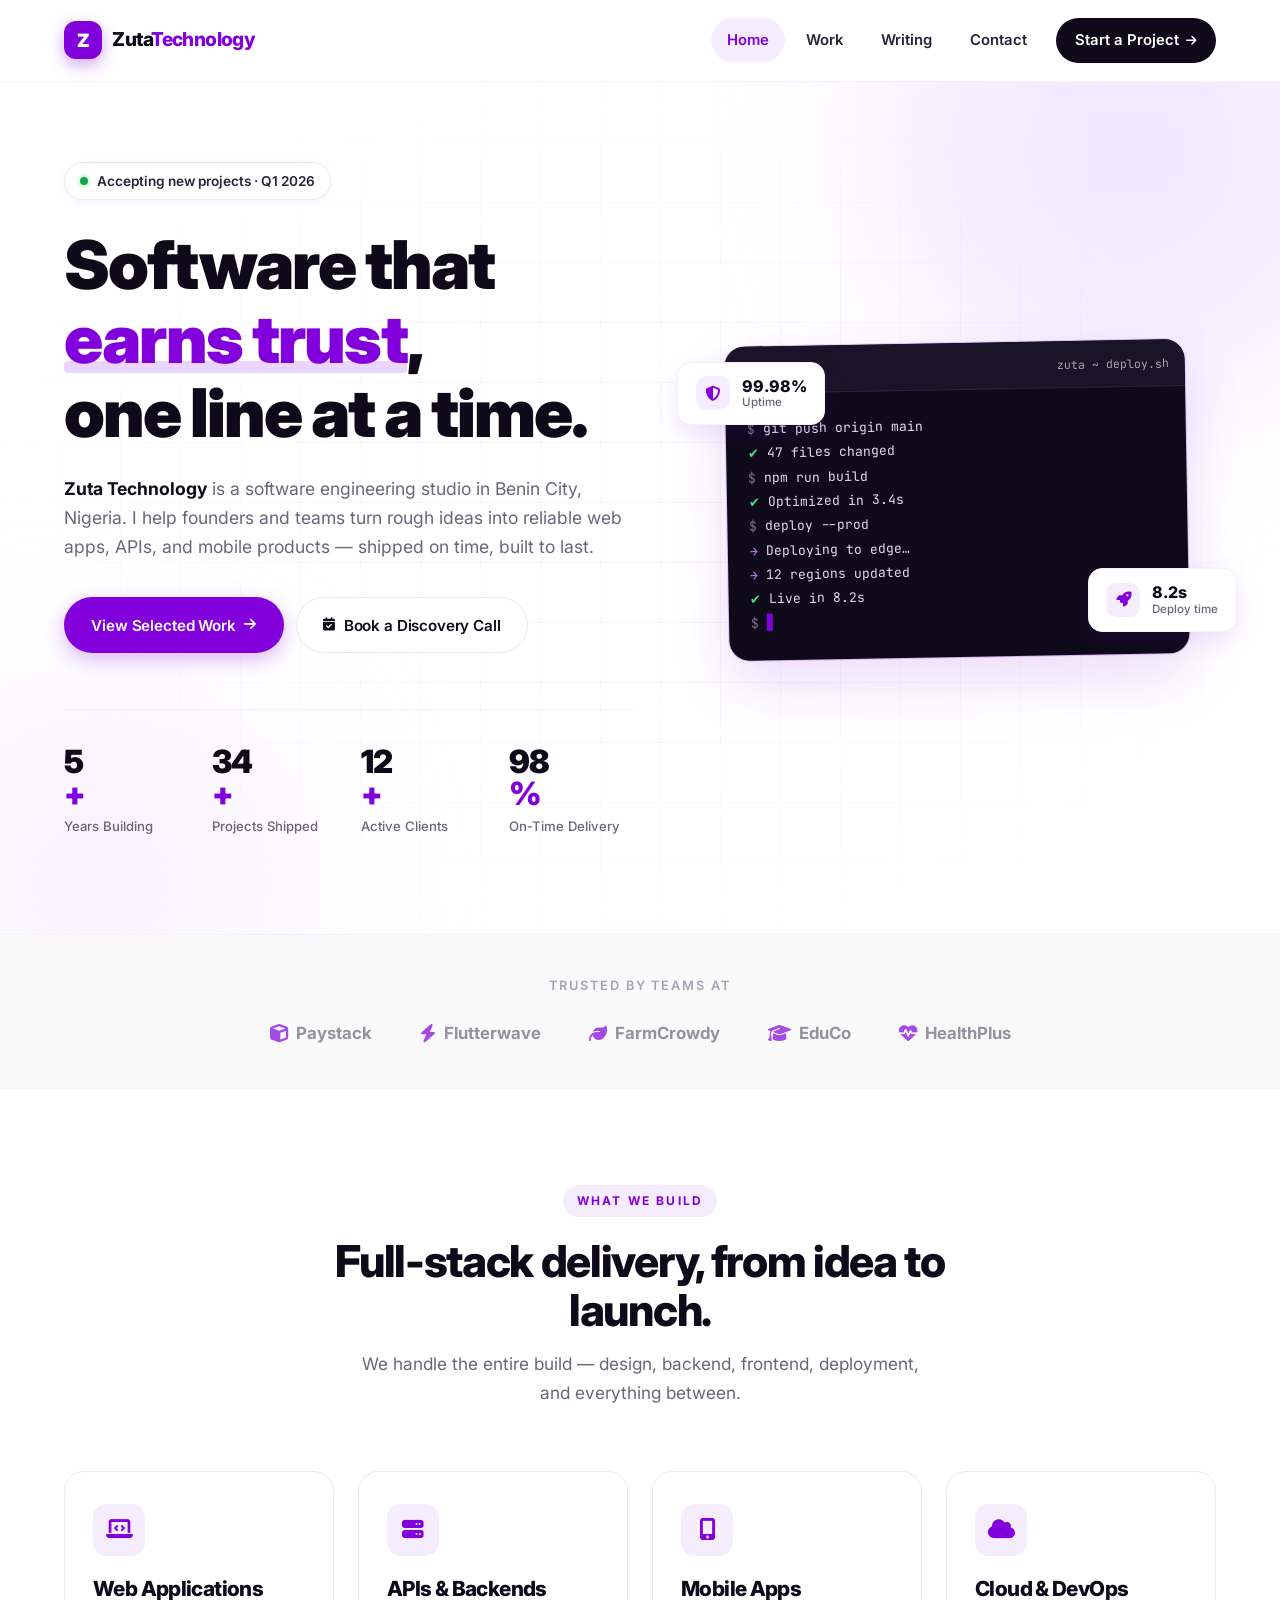
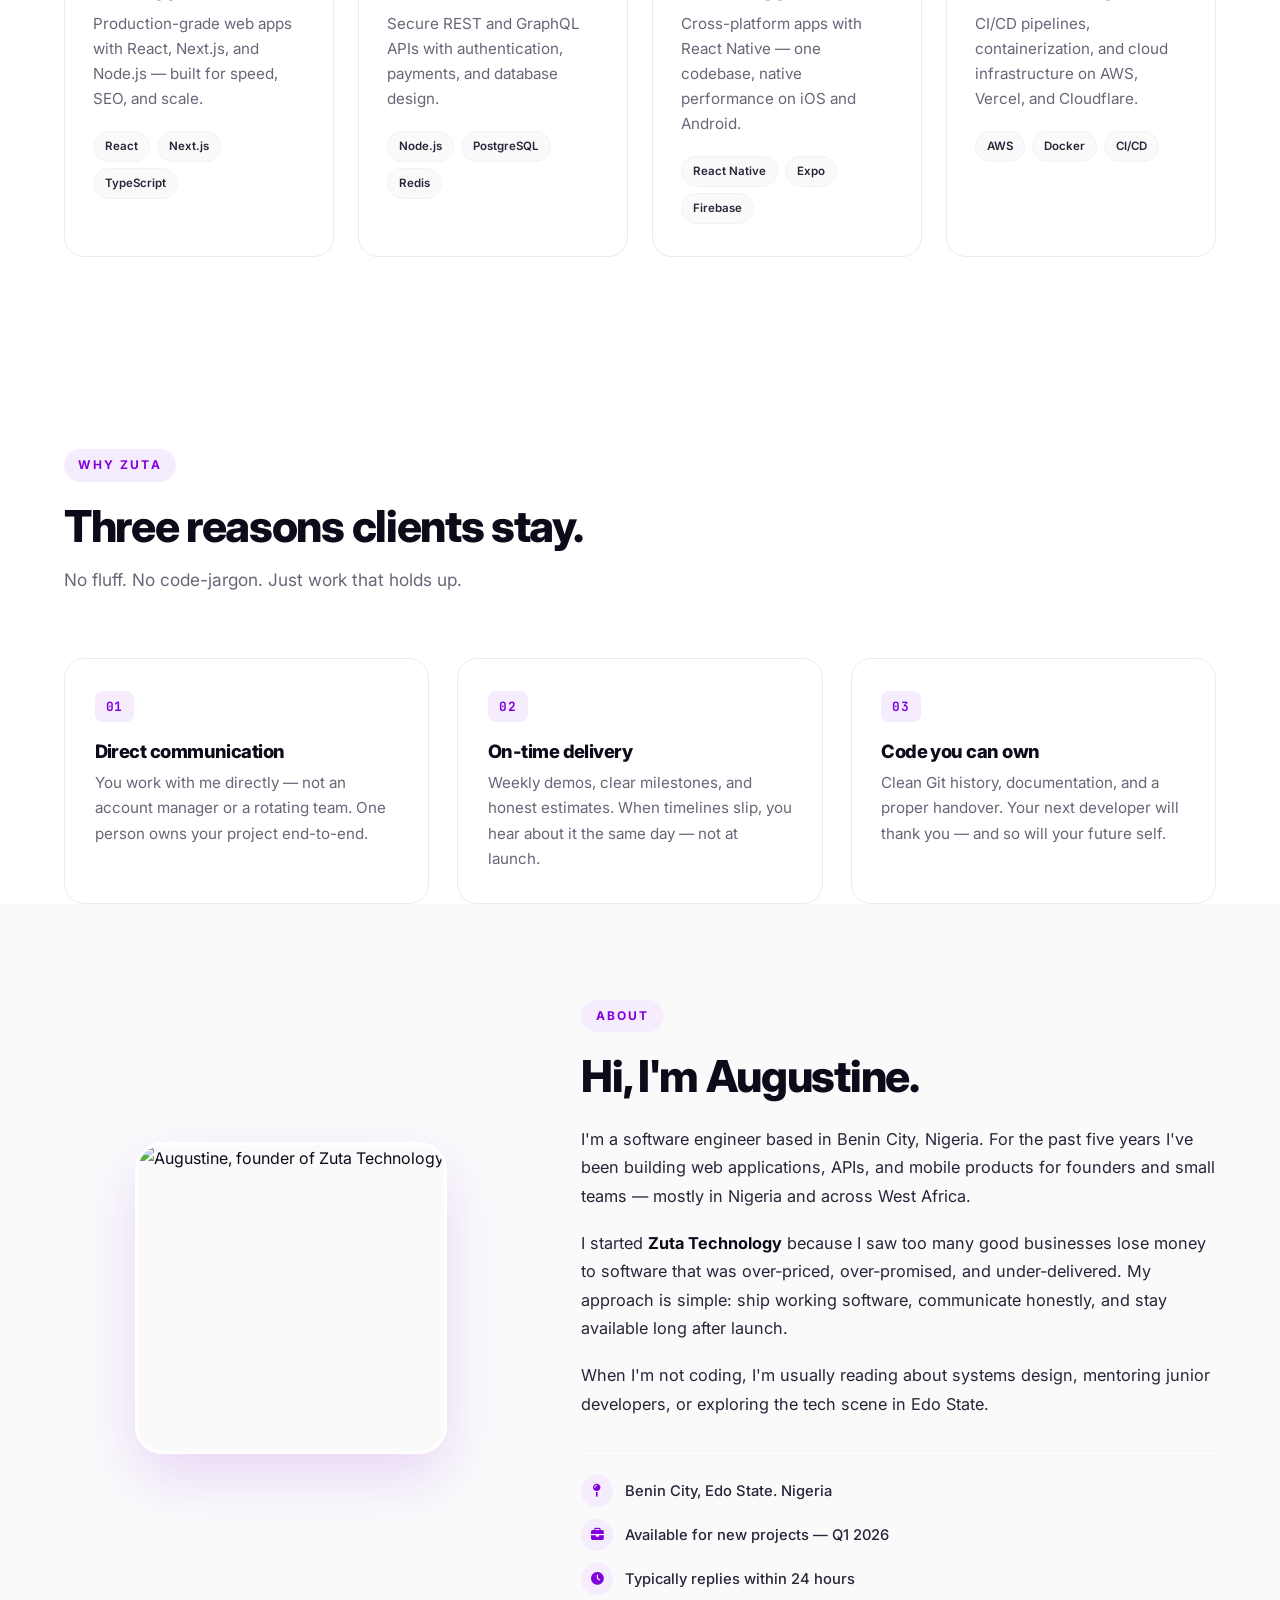
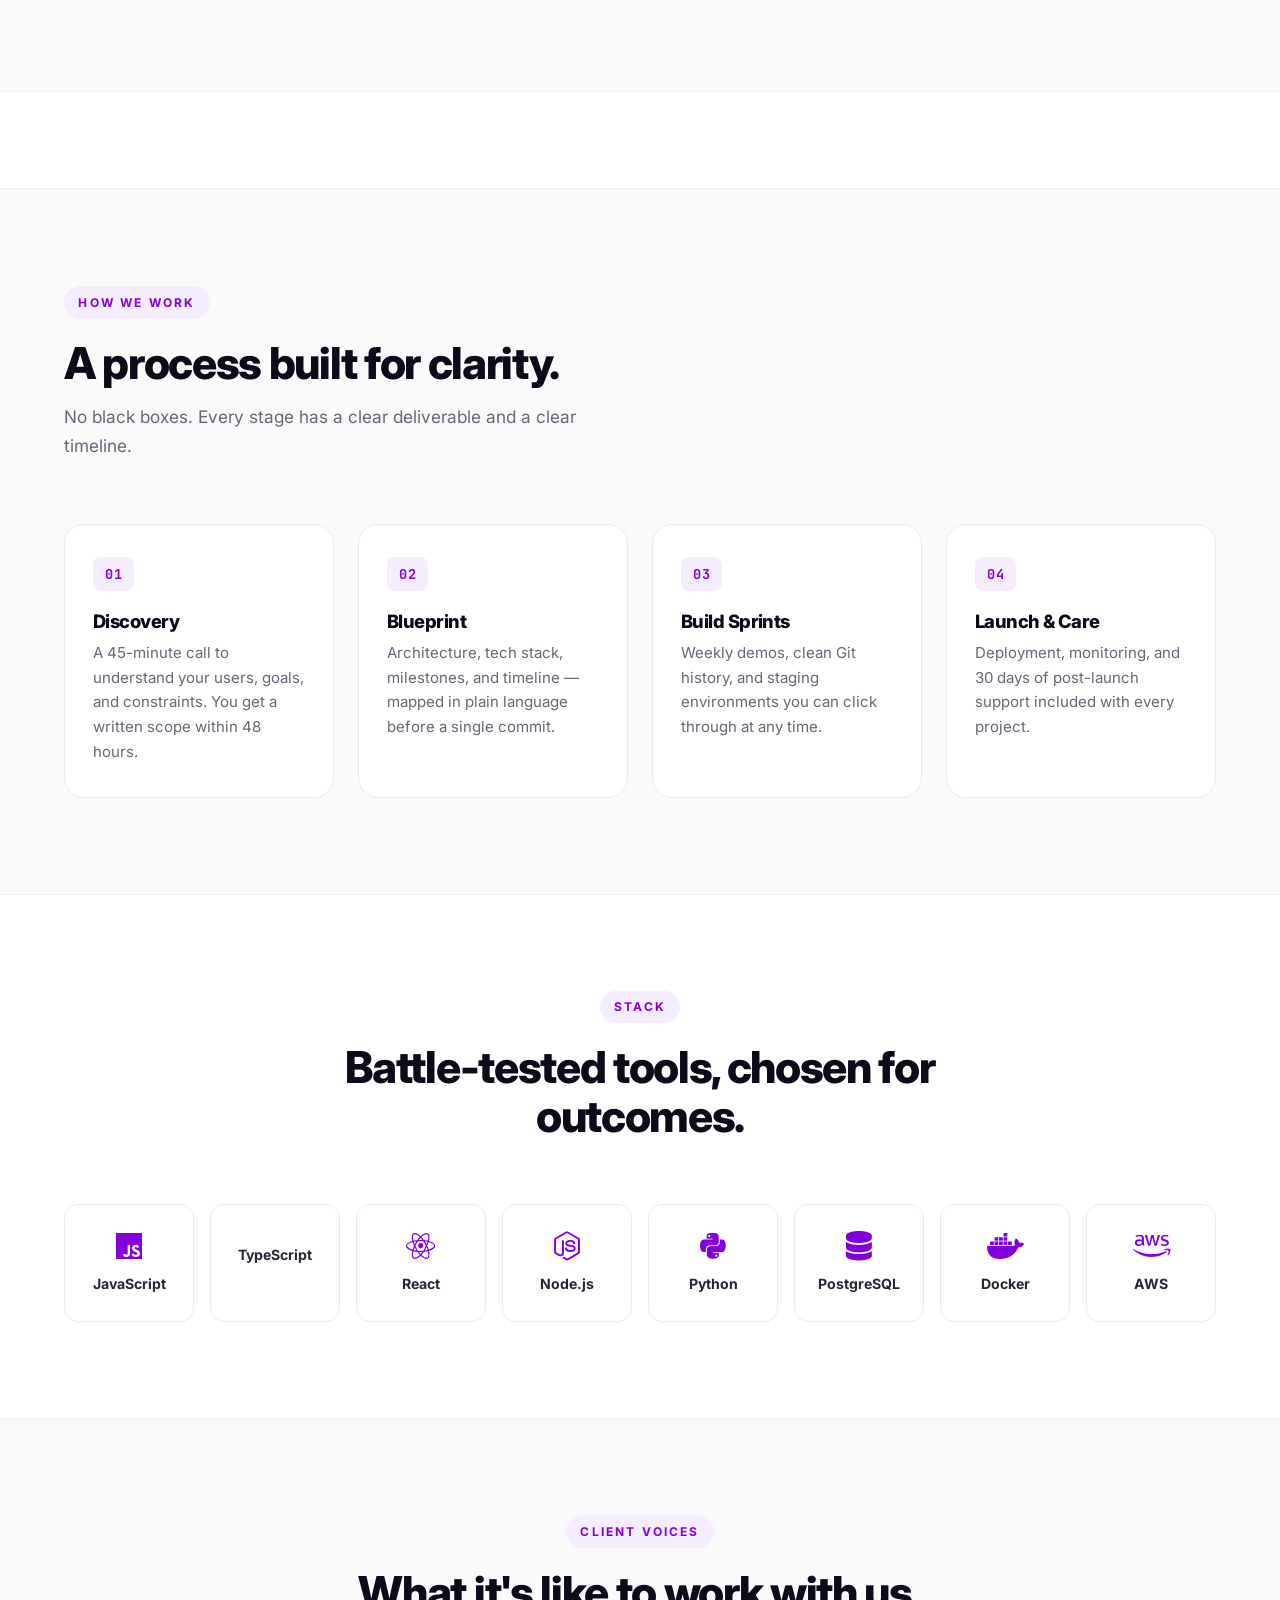
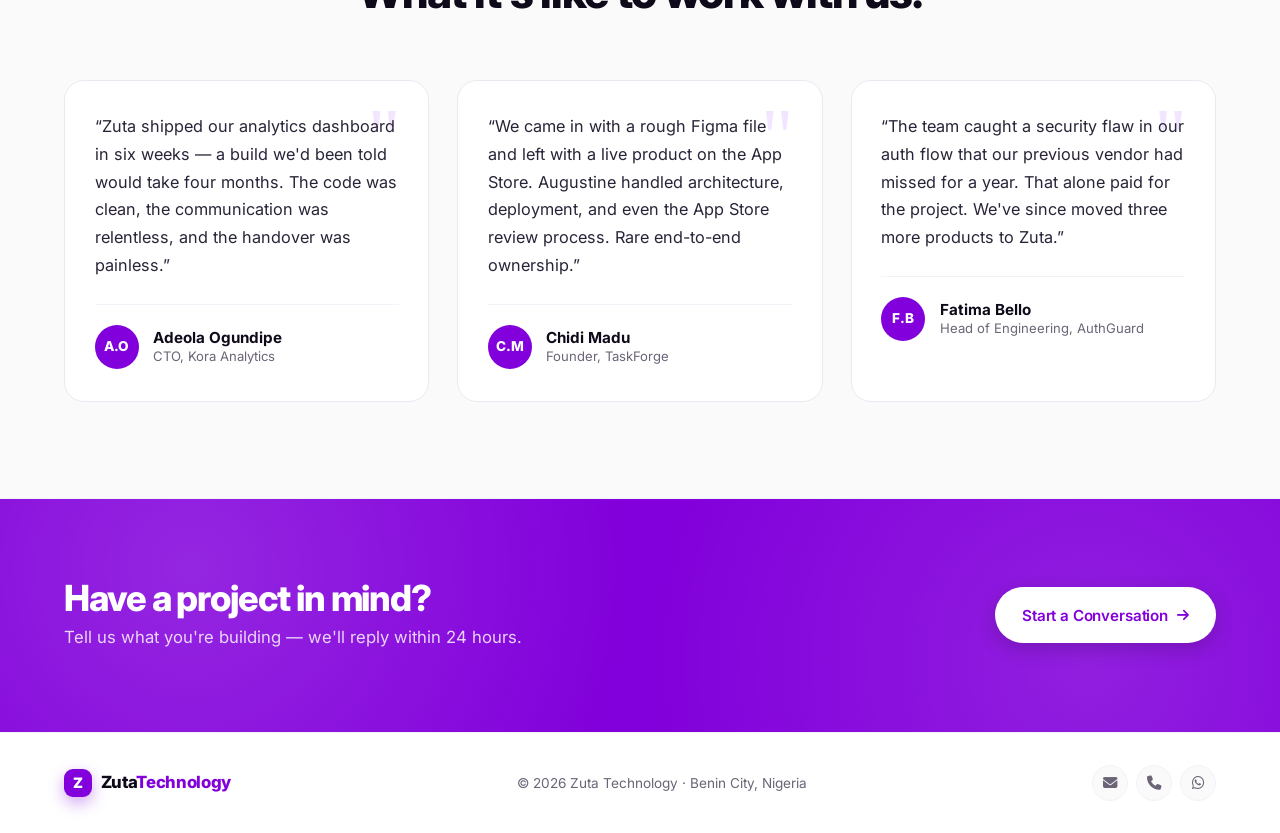
==== commit ab0779e9: "Add About section with photo" ====
--- a/index.html
+++ b/index.html
@@ -42,6 +42,7 @@
       <nav class="nav-links" id="navLinks" aria-label="Main navigation">
         <a href="#" data-page="home" class="active">Home</a>
         <a href="#" data-page="portfolio">Work</a>
+        <a href="blog/index.html">Writing</a>
         <a href="#" data-page="contact">Contact</a>
         <a href="#" data-page="contact" class="nav-cta">
           Start a Project <i class="fas fa-arrow-right"></i>
@@ -80,18 +81,21 @@
 
             <p class="hero-sub">
               <strong>Zuta Technology</strong> is a software engineering studio
-              in Benin City, Nigeria. We build web applications, APIs, and
-              digital products for founders and teams who need work done right
-              — and done on time.
+              in Benin City, Nigeria. I help founders and teams turn rough ideas
+              into reliable web apps, APIs, and mobile products — shipped on
+              time, built to last.
             </p>
 
             <div class="hero-cta">
               <a href="#" class="btn btn-primary" data-page="portfolio">
                 View Selected Work <i class="fas fa-arrow-right"></i>
               </a>
-              <a href="#" class="btn btn-outline" data-page="contact">
-                Book a Discovery Call
-              </a>
+              <button type="button"
+                      data-cal-link="zutatechnology/discovery-call"
+                      data-cal-config='{"layout":"month_view"}'
+                      class="btn btn-outline">
+                <i class="fas fa-calendar-check"></i> Book a Discovery Call
+              </button>
             </div>
 
             <div class="hero-stats">
@@ -213,6 +217,77 @@
             </article>
           </div>
         </div>
+      </section>
+
+      <!-- WHY ZUTA -->
+      <section class="why-section">
+        <div class="container">
+          <header class="section-head section-head-left">
+            <span class="eyebrow">Why Zuta</span>
+            <h2>Three reasons clients stay.</h2>
+            <p>No fluff. No code-jargon. Just work that holds up.</p>
+          </header>
+
+          <div class="why-grid">
+            <article class="why-card">
+              <span class="why-num">01</span>
+              <h3>Direct communication</h3>
+              <p>You work with me directly — not an account manager or a rotating team. One person owns your project end-to-end.</p>
+            </article>
+
+            <article class="why-card">
+              <span class="why-num">02</span>
+              <h3>On-time delivery</h3>
+              <p>Weekly demos, clear milestones, and honest estimates. When timelines slip, you hear about it the same day — not at launch.</p>
+            </article>
+
+            <article class="why-card">
+              <span class="why-num">03</span>
+              <h3>Code you can own</h3>
+              <p>Clean Git history, documentation, and a proper handover. Your next developer will thank you — and so will your future self.</p>
+            </article>
+          </div>
+        </div>
+
+            <!-- ABOUT -->
+    <section class="about-section">
+      <div class="container about-grid">
+
+        <div class="about-photo">
+          <img src="../zuta-technology/assets/augustine.jpg.JPG" alt="Augustine, founder of Zuta Technology" loading="lazy">
+        </div>
+
+        <div class="about-copy">
+          <span class="eyebrow">About</span>
+          <h2>Hi, I'm Augustine.</h2>
+          <p>
+            I'm a software engineer based in Benin City, Nigeria. For the past
+            five years I've been building web applications, APIs, and mobile
+            products for founders and small teams — mostly in Nigeria and across
+            West Africa.
+          </p>
+          <p>
+            I started <strong>Zuta Technology</strong> because I saw too many
+            good businesses lose money to software that was over-priced,
+            over-promised, and under-delivered. My approach is simple: ship
+            working software, communicate honestly, and stay available long
+            after launch.
+          </p>
+          <p>
+            When I'm not coding, I'm usually reading about systems design,
+            mentoring junior developers, or exploring the tech scene in Edo
+            State.
+          </p>
+
+          <ul class="about-facts">
+            <li><i class="fas fa-map-pin"></i> Benin City, Edo State. Nigeria</li>
+            <li><i class="fas fa-briefcase"></i> Available for new projects — Q1 2026</li>
+            <li><i class="fas fa-clock"></i> Typically replies within 24 hours</li>
+          </ul>
+        </div>
+      </div>
+    </section>
+
       </section>
 
       <!-- PROCESS -->
@@ -380,7 +455,7 @@
                 <div><strong>-68%</strong><span>query time</span></div>
                 <div><strong>4.9★</strong><span>user rating</span></div>
               </div>
-              <a href="#" class="work-link">Read the case study <i class="fas fa-arrow-right"></i></a>
+              <a href="case-study-taskforge.html" class="work-link">Read the case study <i class="fas fa-arrow-right"></i></a>
             </div>
           </article>
 
@@ -406,7 +481,7 @@
                 <div><strong>4.7★</strong><span>App Store</span></div>
                 <div><strong>18%</strong><span>D30 retention</span></div>
               </div>
-              <a href="#" class="work-link">Read the case study <i class="fas fa-arrow-right"></i></a>
+              <a href="case-study-taskforge.html" class="work-link">Read the case study <i class="fas fa-arrow-right"></i></a>
             </div>
           </article>
 
@@ -432,7 +507,7 @@
                 <div><strong>-41%</strong><span>review time</span></div>
                 <div><strong>2.3K</strong><span>PRs analyzed</span></div>
               </div>
-              <a href="#" class="work-link">Read the case study <i class="fas fa-arrow-right"></i></a>
+              <a href="case-study-taskforge.html" class="work-link">Read the case study <i class="fas fa-arrow-right"></i></a>
             </div>
           </article>
 
@@ -458,7 +533,7 @@
                 <div><strong>+34%</strong><span>conversion</span></div>
                 <div><strong>0</strong><span>downtime hours</span></div>
               </div>
-              <a href="#" class="work-link">Read the case study <i class="fas fa-arrow-right"></i></a>
+              <a href="case-study-taskforge.html" class="work-link">Read the case study <i class="fas fa-arrow-right"></i></a>
             </div>
           </article>
 
@@ -484,7 +559,7 @@
                 <div><strong>99.99%</strong><span>uptime</span></div>
                 <div><strong>3</strong><span>products migrated</span></div>
               </div>
-              <a href="#" class="work-link">Read the case study <i class="fas fa-arrow-right"></i></a>
+              <a href="case-study-taskforge.html" class="work-link">Read the case study <i class="fas fa-arrow-right"></i></a>
             </div>
           </article>
 
@@ -510,7 +585,7 @@
                 <div><strong>11K</strong><span>students managed</span></div>
                 <div><strong>-72%</strong><span>admin time</span></div>
               </div>
-              <a href="#" class="work-link">Read the case study <i class="fas fa-arrow-right"></i></a>
+              <a href="case-study-taskforge.html" class="work-link">Read the case study <i class="fas fa-arrow-right"></i></a>
             </div>
           </article>
 
@@ -530,6 +605,25 @@
           <p>Fill the form or send an email — you'll hear back within one business day.</p>
         </header>
 
+        <!-- BOOKING SECTION -->
+        <div class="booking-section">
+          <div class="booking-inner">
+            <span class="eyebrow">Book a Call</span>
+            <h2>Schedule a free 30-minute discovery call.</h2>
+            <p>Pick a time that works for you. We'll talk through your project, timeline, and budget — no obligation.</p>
+
+            <button type="button"
+                    data-cal-link="zutatechnology/discovery-call"
+                    data-cal-config='{"layout":"month_view"}'
+                    class="btn btn-primary">
+              <i class="fas fa-calendar-check"></i> Open Booking Calendar
+            </button>
+
+            <!-- Optional: inline calendar (uncomment to embed the calendar on the page)
+            <div id="my-cal-inline" style="width:100%;min-height:600px;margin-top:2rem;"></div>
+            -->
+          </div>
+        </div>
         <div class="contact-layout">
 
           <aside class="contact-side">
--- a/css/styles.css
+++ b/css/styles.css
@@ -1219,6 +1219,11 @@
   display: flex;
   align-items: center;
   gap: 0.6rem;
+}
+
+/* Force hidden elements to actually hide, even with display: flex */
+.form-status[hidden] {
+  display: none;
 }
 
 /* ==================================================
@@ -1365,4 +1370,513 @@
   .work-metrics { grid-template-columns: repeat(3, 1fr); }
 
   .float-card { display: none; }
+}
+
+/* ==================================================
+   WHY SECTION
+   ================================================== */
+.why-section {
+  padding: 6rem 0;
+  background: var(--white);
+  border-bottom: 1px solid var(--border-soft);
+}
+
+.why-grid {
+  display: grid;
+  grid-template-columns: repeat(auto-fit, minmax(260px, 1fr));
+  gap: 1.75rem;
+  margin-top: 1rem;
+}
+
+.why-card {
+  padding: 2rem 1.85rem;
+  background: var(--white);
+  border: 1.5px solid var(--border);
+  border-radius: var(--r-lg);
+  transition: var(--t);
+  position: relative;
+}
+.why-card:hover {
+  border-color: var(--purple);
+  transform: translateY(-4px);
+  box-shadow: var(--shadow-md);
+}
+
+.why-num {
+  display: inline-block;
+  font-family: var(--font-mono);
+  font-size: 0.8rem;
+  font-weight: 700;
+  color: var(--purple);
+  background: var(--purple-light);
+  padding: 0.3rem 0.7rem;
+  border-radius: var(--r-sm);
+  margin-bottom: 1.15rem;
+  letter-spacing: 0.05em;
+}
+
+.why-card h3 {
+  font-size: 1.15rem;
+  margin-bottom: 0.6rem;
+}
+.why-card p {
+  color: var(--muted);
+  font-size: 0.95rem;
+}
+
+/* ==================================================
+   BOOKING SECTION
+   ================================================== */
+.booking-section {
+  padding: 3rem 2.5rem;
+  background: var(--purple-light);
+  border: 1.5px solid var(--purple-soft);
+  border-radius: var(--r-xl);
+  margin-bottom: 3rem;
+  text-align: center;
+}
+
+.booking-inner {
+  max-width: 640px;
+  margin: 0 auto;
+}
+
+.booking-section .eyebrow {
+  background: var(--white);
+  color: var(--purple-dark);
+}
+
+.booking-section h2 {
+  margin-bottom: 0.85rem;
+  font-size: clamp(1.4rem, 2.5vw, 1.9rem);
+}
+
+.booking-section p {
+  color: var(--ink-soft);
+  font-size: 1rem;
+  margin-bottom: 1.75rem;
+}
+
+/* ==================================================
+   CASE STUDY PAGES
+   ================================================== */
+.case-study {
+  padding: 4rem 0 6rem;
+}
+
+.case-study .container {
+  max-width: 800px;
+}
+
+.back-link {
+  display: inline-flex;
+  align-items: center;
+  gap: 0.5rem;
+  font-size: 0.9rem;
+  font-weight: 600;
+  color: var(--muted);
+  margin-bottom: 2.5rem;
+  transition: var(--t);
+}
+.back-link:hover {
+  color: var(--purple);
+  gap: 0.75rem;
+}
+
+.case-study h1 {
+  font-size: clamp(2rem, 4.5vw, 3rem);
+  margin: 0.75rem 0 1.25rem;
+  letter-spacing: -0.03em;
+}
+
+.cs-meta {
+  display: flex;
+  flex-wrap: wrap;
+  gap: 1.5rem;
+  padding: 1.25rem 0;
+  margin-bottom: 2.5rem;
+  border-top: 1px solid var(--border-soft);
+  border-bottom: 1px solid var(--border-soft);
+  font-size: 0.9rem;
+  color: var(--muted);
+  font-weight: 500;
+}
+
+.cs-hero {
+  width: 100%;
+  border-radius: var(--r-lg);
+  margin-bottom: 3rem;
+  border: 1.5px solid var(--border-soft);
+}
+
+.case-study h2 {
+  font-size: 1.5rem;
+  margin: 2.5rem 0 1rem;
+  color: var(--ink);
+}
+
+.case-study h2:first-of-type {
+  margin-top: 0;
+}
+
+.case-study p {
+  font-size: 1.05rem;
+  line-height: 1.75;
+  color: var(--ink-soft);
+  margin-bottom: 1.15rem;
+}
+
+.case-study ul {
+  margin: 1rem 0 1.5rem 0;
+  padding-left: 0;
+}
+
+.case-study ul li {
+  position: relative;
+  padding-left: 1.5rem;
+  margin-bottom: 0.65rem;
+  color: var(--ink-soft);
+}
+
+.case-study ul li::before {
+  content: '';
+  position: absolute;
+  left: 0;
+  top: 0.65rem;
+  width: 6px;
+  height: 6px;
+  border-radius: 50%;
+  background: var(--purple);
+}
+
+.cs-metrics {
+  display: grid;
+  grid-template-columns: repeat(3, 1fr);
+  gap: 1rem;
+  margin: 2rem 0;
+  padding: 2rem 1.5rem;
+  background: var(--purple-light);
+  border-radius: var(--r-lg);
+  border: 1.5px solid var(--purple-soft);
+}
+
+.cs-metrics > div {
+  display: flex;
+  flex-direction: column;
+  text-align: center;
+}
+
+.cs-metrics strong {
+  font-size: 1.85rem;
+  font-weight: 900;
+  color: var(--purple);
+  letter-spacing: -0.03em;
+  line-height: 1.1;
+}
+
+.cs-metrics span {
+  font-size: 0.82rem;
+  color: var(--ink-soft);
+  font-weight: 500;
+  margin-top: 0.35rem;
+}
+
+.cs-cta {
+  margin-top: 4rem;
+  padding: 3rem 2rem;
+  background: var(--purple);
+  color: var(--white);
+  border-radius: var(--r-xl);
+  text-align: center;
+}
+
+.cs-cta h3 {
+  color: var(--white);
+  font-size: 1.5rem;
+  margin-bottom: 0.5rem;
+}
+
+.cs-cta p {
+  color: rgba(255, 255, 255, 0.85);
+  margin-bottom: 1.5rem;
+}
+
+.cs-cta .btn-primary {
+  background: var(--white);
+  color: var(--purple);
+}
+
+/* ==================================================
+   BLOG
+   ================================================== */
+.blog-hero {
+  padding: 5rem 0 3rem;
+  border-bottom: 1px solid var(--border-soft);
+  text-align: center;
+}
+
+.blog-hero h1 {
+  margin-bottom: 1rem;
+}
+
+.blog-hero p {
+  color: var(--muted);
+  max-width: 520px;
+  margin: 0 auto;
+  font-size: 1.05rem;
+}
+
+.blog-list {
+  padding: 4rem 0 6rem;
+}
+
+.blog-grid {
+  display: grid;
+  grid-template-columns: repeat(auto-fit, minmax(320px, 1fr));
+  gap: 2rem;
+}
+
+.blog-card {
+  display: flex;
+  flex-direction: column;
+  background: var(--white);
+  border: 1.5px solid var(--border);
+  border-radius: var(--r-lg);
+  padding: 2rem 1.85rem;
+  transition: var(--t);
+}
+.blog-card:hover {
+  border-color: var(--purple);
+  transform: translateY(-4px);
+  box-shadow: var(--shadow-md);
+}
+
+.blog-meta {
+  display: flex;
+  gap: 1rem;
+  font-size: 0.78rem;
+  color: var(--muted);
+  font-weight: 600;
+  text-transform: uppercase;
+  letter-spacing: 0.08em;
+  margin-bottom: 1rem;
+}
+
+.blog-card h2 {
+  font-size: 1.35rem;
+  margin-bottom: 0.75rem;
+  letter-spacing: -0.02em;
+}
+
+.blog-card p {
+  color: var(--muted);
+  font-size: 0.95rem;
+  margin-bottom: 1.5rem;
+  flex: 1;
+}
+
+.blog-card .work-link {
+  margin-top: auto;
+}
+
+/* Single post */
+.post {
+  padding: 4rem 0 6rem;
+}
+
+.post .container {
+  max-width: 720px;
+}
+
+.post h1 {
+  font-size: clamp(1.85rem, 4vw, 2.75rem);
+  margin: 1rem 0 1.25rem;
+  letter-spacing: -0.03em;
+}
+
+.post-meta {
+  display: flex;
+  gap: 1.25rem;
+  padding-bottom: 1.5rem;
+  margin-bottom: 2.5rem;
+  border-bottom: 1px solid var(--border-soft);
+  font-size: 0.88rem;
+  color: var(--muted);
+  font-weight: 500;
+}
+
+.post p {
+  font-size: 1.08rem;
+  line-height: 1.8;
+  color: var(--ink-soft);
+  margin-bottom: 1.35rem;
+}
+
+.post h2 {
+  font-size: 1.5rem;
+  margin: 2.5rem 0 1rem;
+}
+
+.post h3 {
+  font-size: 1.2rem;
+  margin: 2rem 0 0.75rem;
+}
+
+.post pre {
+  background: #0f0a1a;
+  color: #e2d8f0;
+  padding: 1.25rem 1.35rem;
+  border-radius: var(--r-md);
+  overflow-x: auto;
+  font-family: var(--font-mono);
+  font-size: 0.85rem;
+  line-height: 1.7;
+  margin: 1.5rem 0;
+}
+
+.post code {
+  font-family: var(--font-mono);
+  font-size: 0.9em;
+  background: var(--purple-light);
+  color: var(--purple-dark);
+  padding: 0.15rem 0.4rem;
+  border-radius: 4px;
+}
+
+.post pre code {
+  background: none;
+  color: inherit;
+  padding: 0;
+}
+
+/* ==================================================
+   ABOUT
+   ================================================== */
+.about-section {
+  padding: 6rem 0;
+  background: var(--off-white);
+  border-bottom: 1px solid var(--border-soft);
+}
+
+.about-grid {
+  display: grid;
+  grid-template-columns: 1fr 1.4fr;
+  gap: 4rem;
+  align-items: center;
+}
+
+.about-photo {
+  position: relative;
+  max-width: 380px;
+  margin: 0 auto;
+}
+
+.about-photo img {
+  width: 100%;
+  aspect-ratio: 1 / 1;
+  object-fit: cover;
+  border-radius: var(--r-xl);
+  border: 3px solid var(--white);
+  box-shadow: var(--shadow-lg);
+}
+
+.about-photo::before {
+  content: '';
+  position: absolute;
+  inset: -12px -12px 12px 12px;
+  border: 2px solid var(--purple);
+  border-radius: var(--r-xl);
+  z-index: -1;
+}
+
+.about-copy .eyebrow {
+  margin-bottom: 1.25rem;
+}
+
+.about-copy h2 {
+  margin-bottom: 1.5rem;
+}
+
+.about-copy p {
+  color: var(--ink-soft);
+  font-size: 1.02rem;
+  line-height: 1.75;
+  margin-bottom: 1.15rem;
+}
+
+.about-copy p:last-of-type {
+  margin-bottom: 2rem;
+}
+
+.about-copy strong {
+  color: var(--ink);
+  font-weight: 700;
+}
+
+.about-facts {
+  display: flex;
+  flex-direction: column;
+  gap: 0.75rem;
+  padding-top: 1.5rem;
+  border-top: 1px solid var(--border-soft);
+}
+
+.about-facts li {
+  display: flex;
+  align-items: center;
+  gap: 0.75rem;
+  font-size: 0.92rem;
+  color: var(--ink-soft);
+  font-weight: 500;
+}
+
+.about-facts li i {
+  width: 32px;
+  height: 32px;
+  border-radius: 50%;
+  background: var(--purple-light);
+  color: var(--purple);
+  display: flex;
+  align-items: center;
+  justify-content: center;
+  font-size: 0.8rem;
+  flex-shrink: 0;
+}
+
+@media (max-width: 768px) {
+  .about-grid {
+    grid-template-columns: 1fr;
+    gap: 2.5rem;
+    text-align: center;
+  }
+  .about-photo {
+    max-width: 240px;
+  }
+  .about-facts li {
+    justify-content: flex-start;
+    text-align: left;
+  }
+}
+
+/* ==================================================
+   RESPONSIVE (append)
+   ================================================== */
+@media (max-width: 768px) {
+  .cs-metrics {
+    grid-template-columns: 1fr;
+    gap: 1.25rem;
+    text-align: left;
+  }
+  .cs-metrics > div {
+    flex-direction: row;
+    justify-content: space-between;
+    align-items: baseline;
+    text-align: left;
+  }
+  .cs-metrics strong {
+    font-size: 1.5rem;
+  }
+  .booking-section {
+    padding: 2.25rem 1.5rem;
+  }
 }
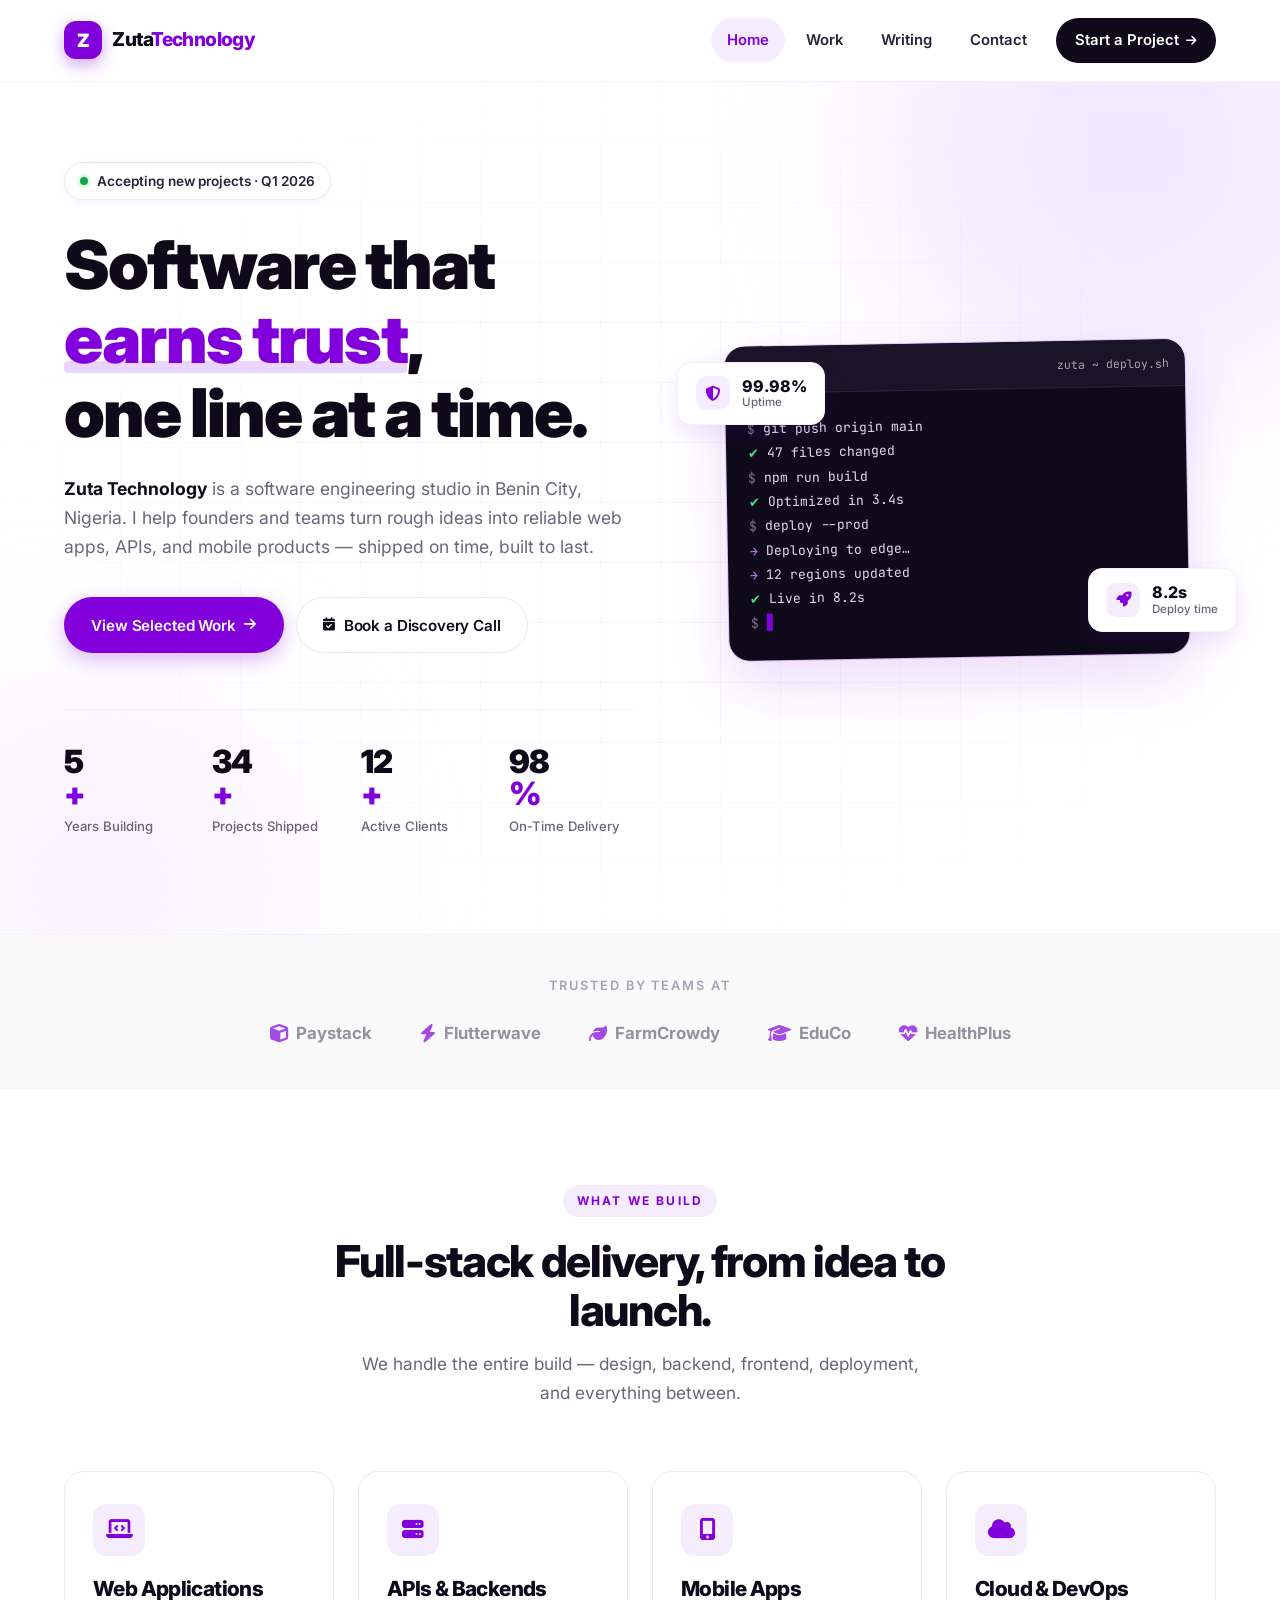
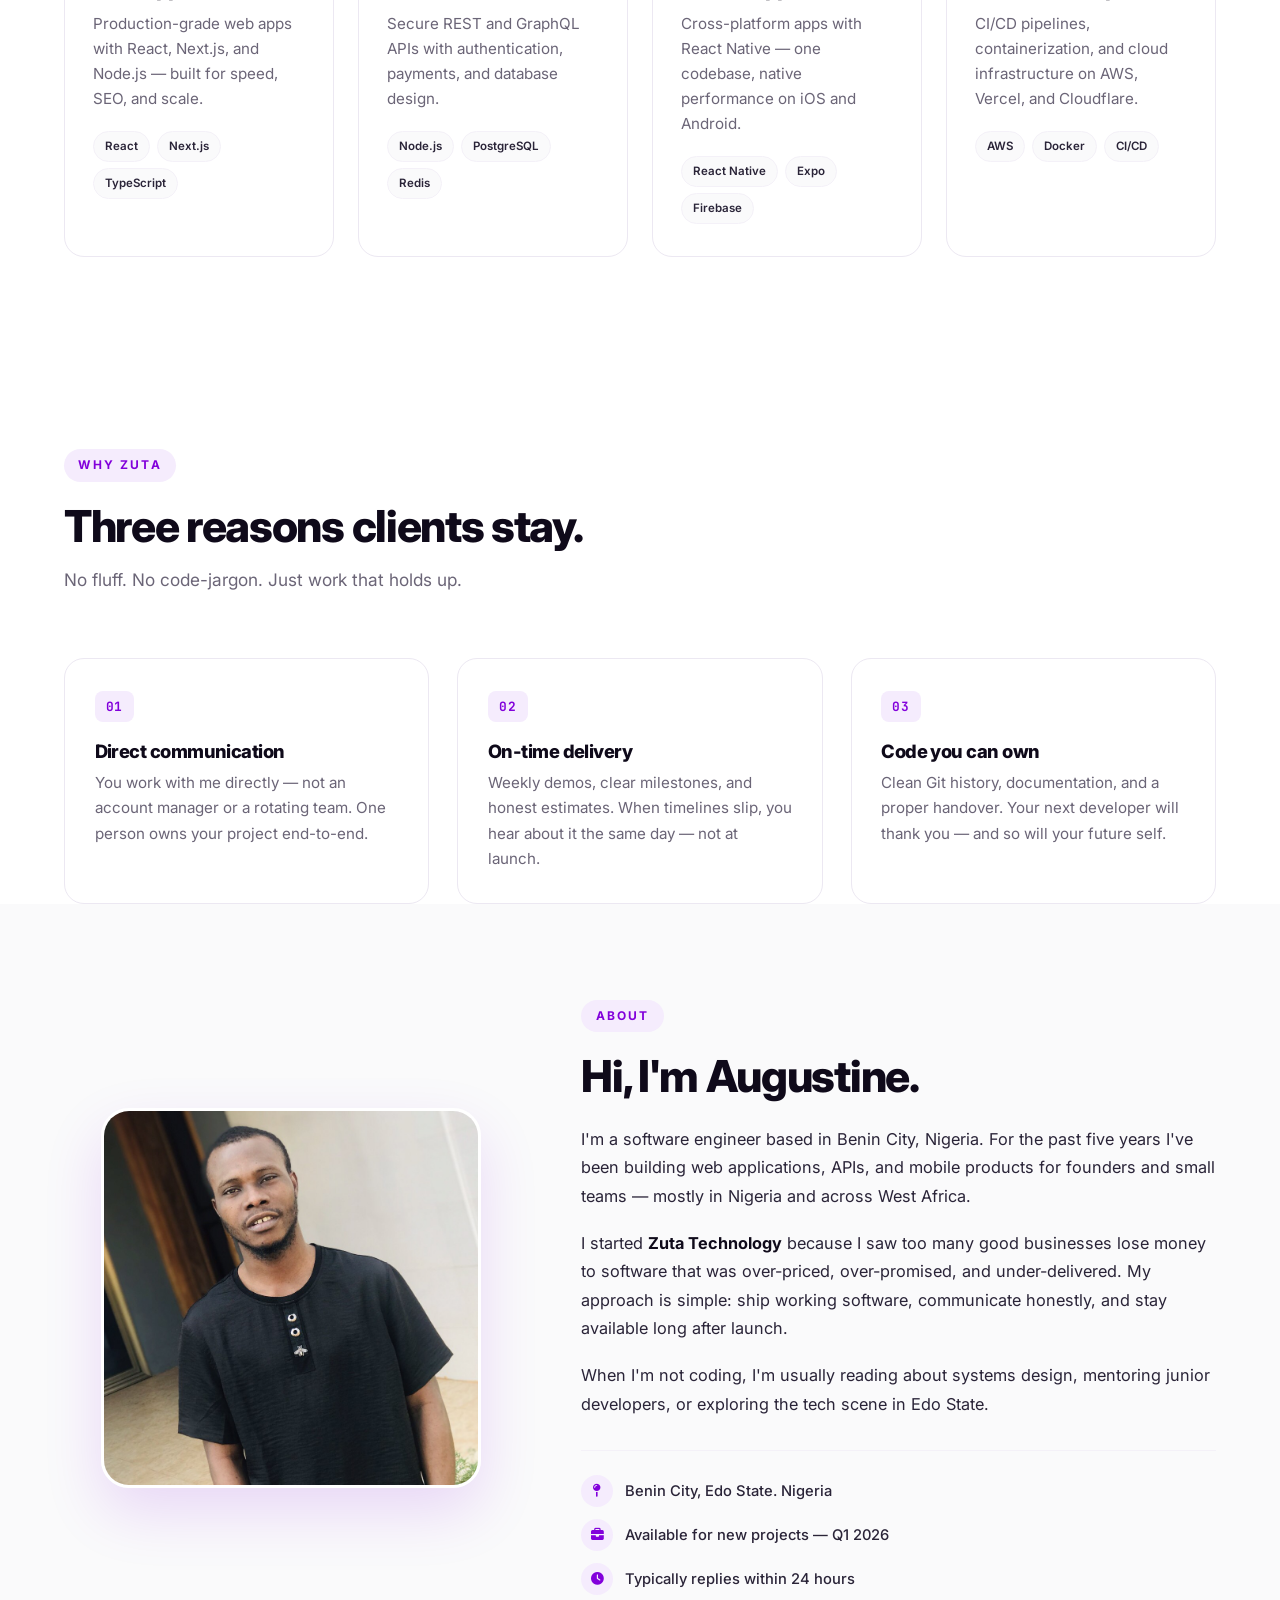
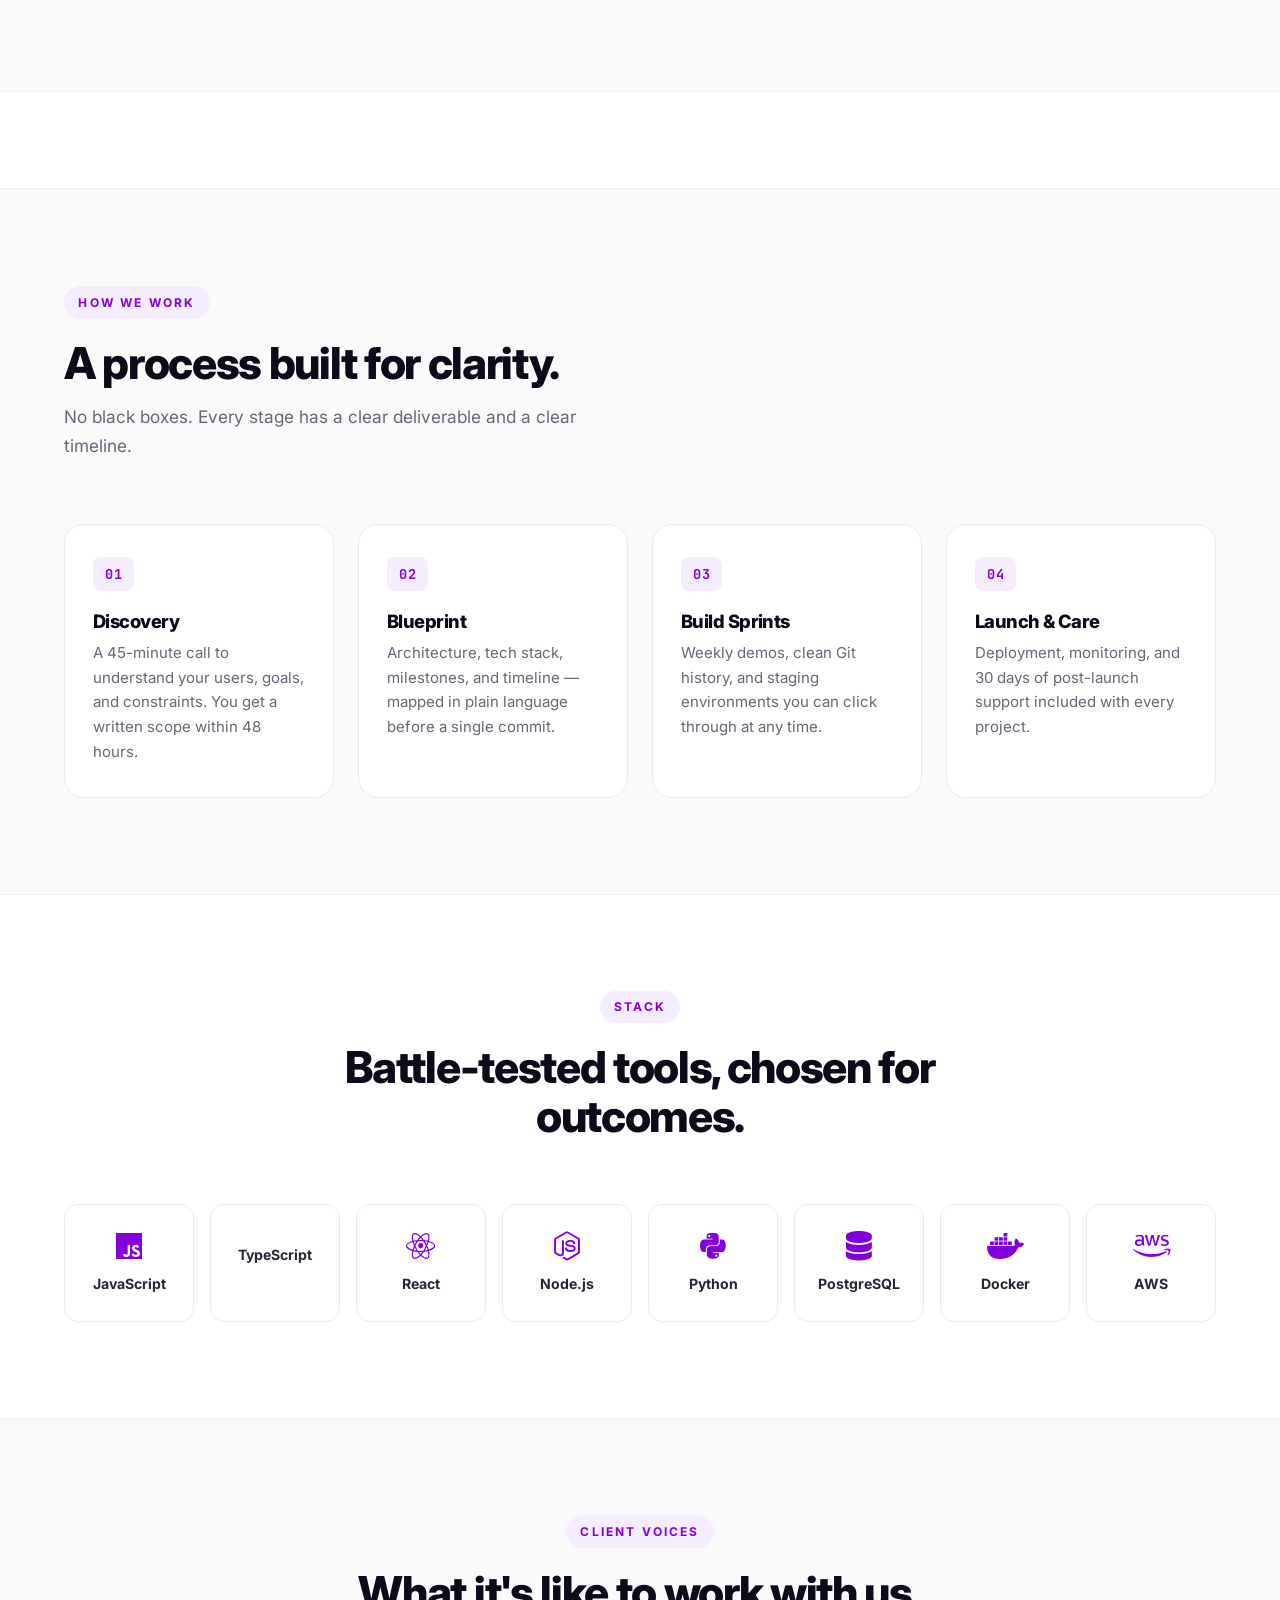
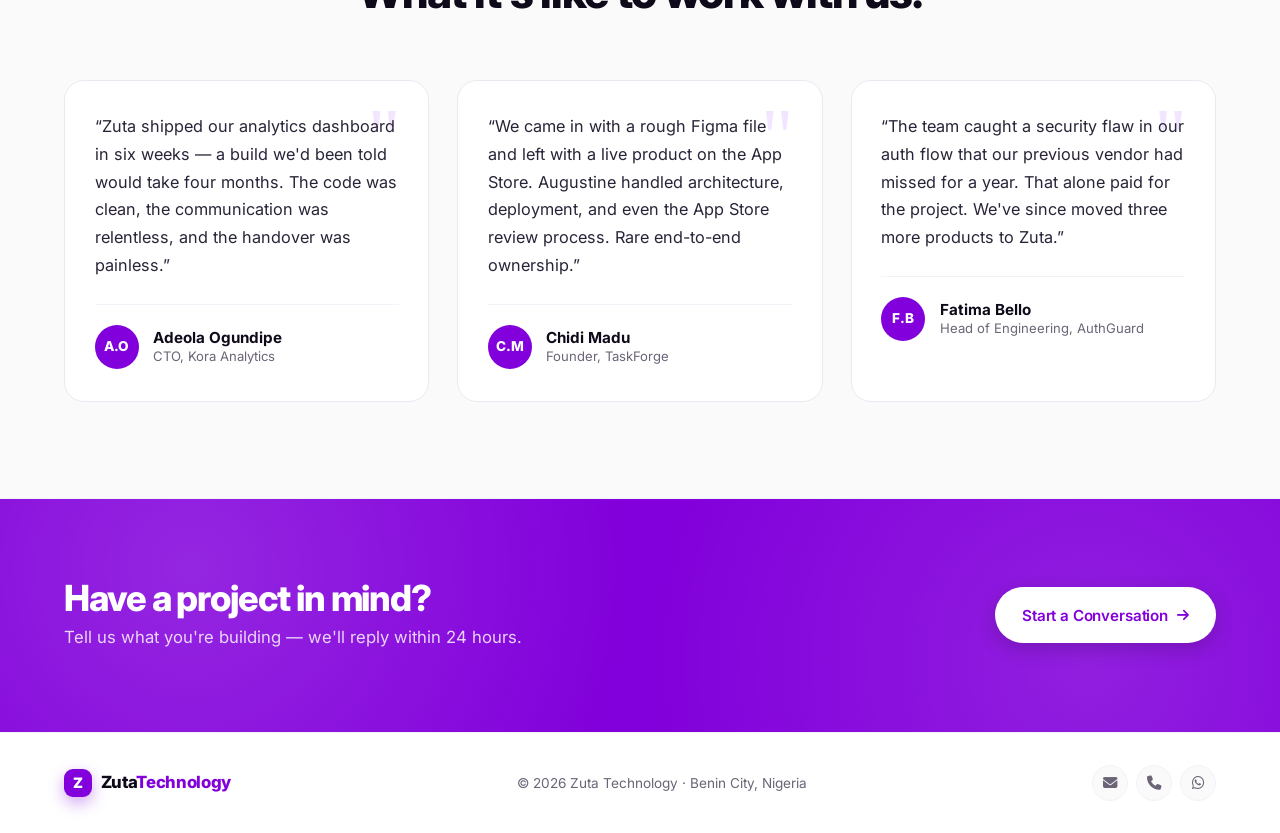
==== commit 82e5aa28: "Fix photo path or filename" ====
--- a/index.html
+++ b/index.html
@@ -254,7 +254,7 @@
       <div class="container about-grid">
 
         <div class="about-photo">
-          <img src="../zuta-technology/assets/augustine.jpg.JPG" alt="Augustine, founder of Zuta Technology" loading="lazy">
+          <img src="assets/augustine.jpg.JPG" alt="Augustine, founder of Zuta Technology" loading="lazy">
         </div>
 
         <div class="about-copy">
